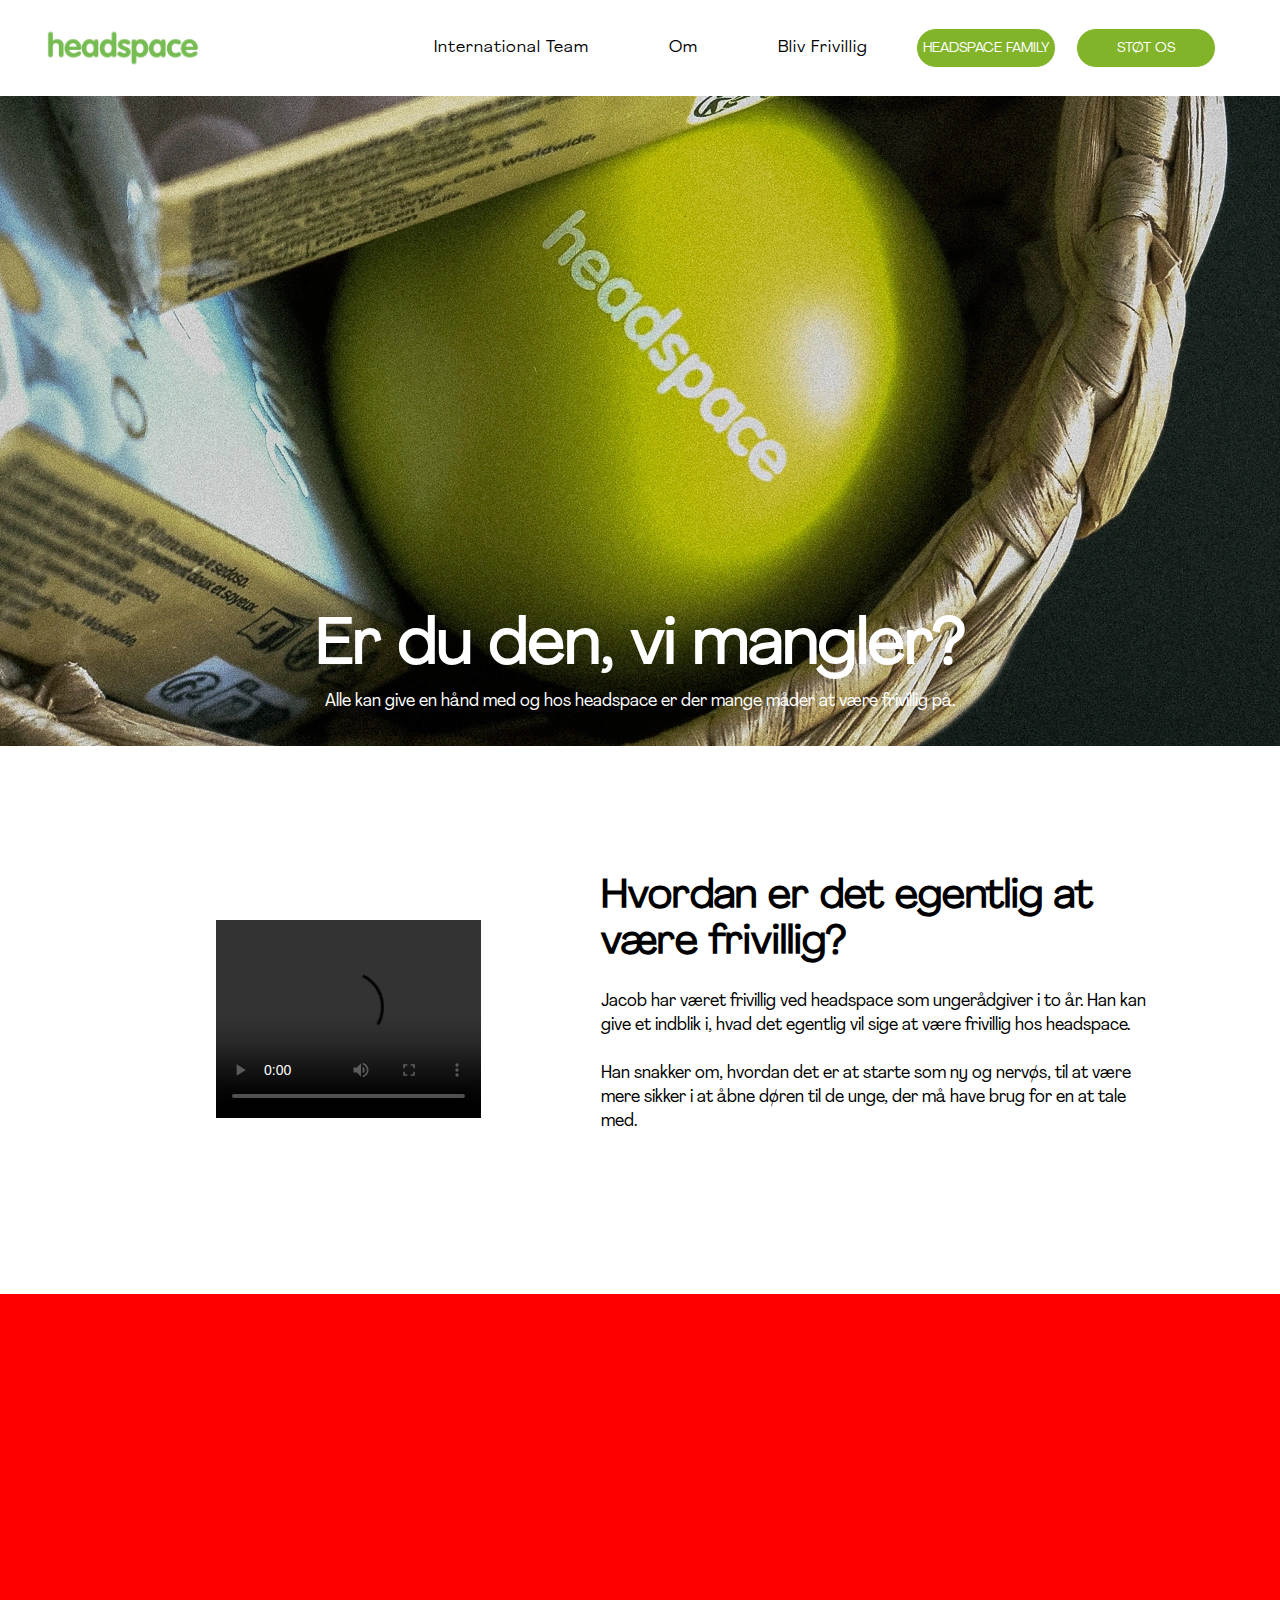
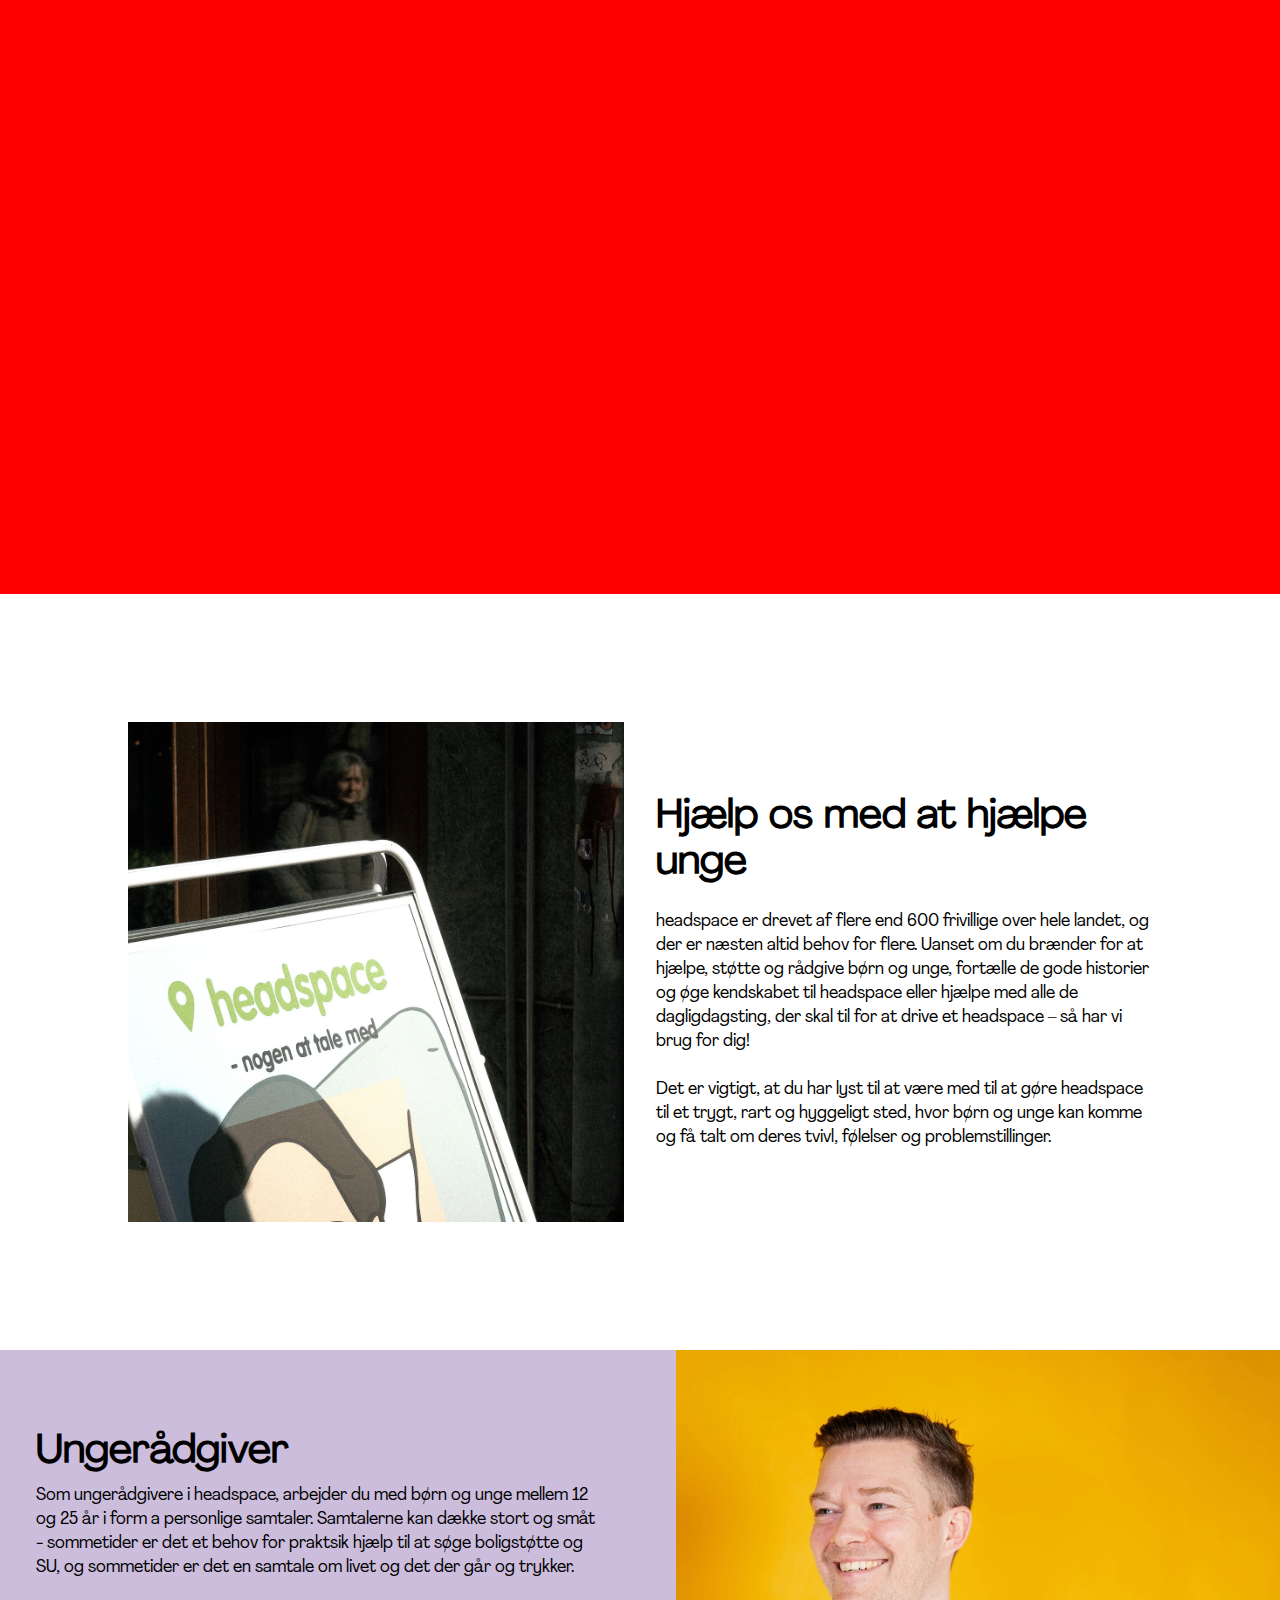
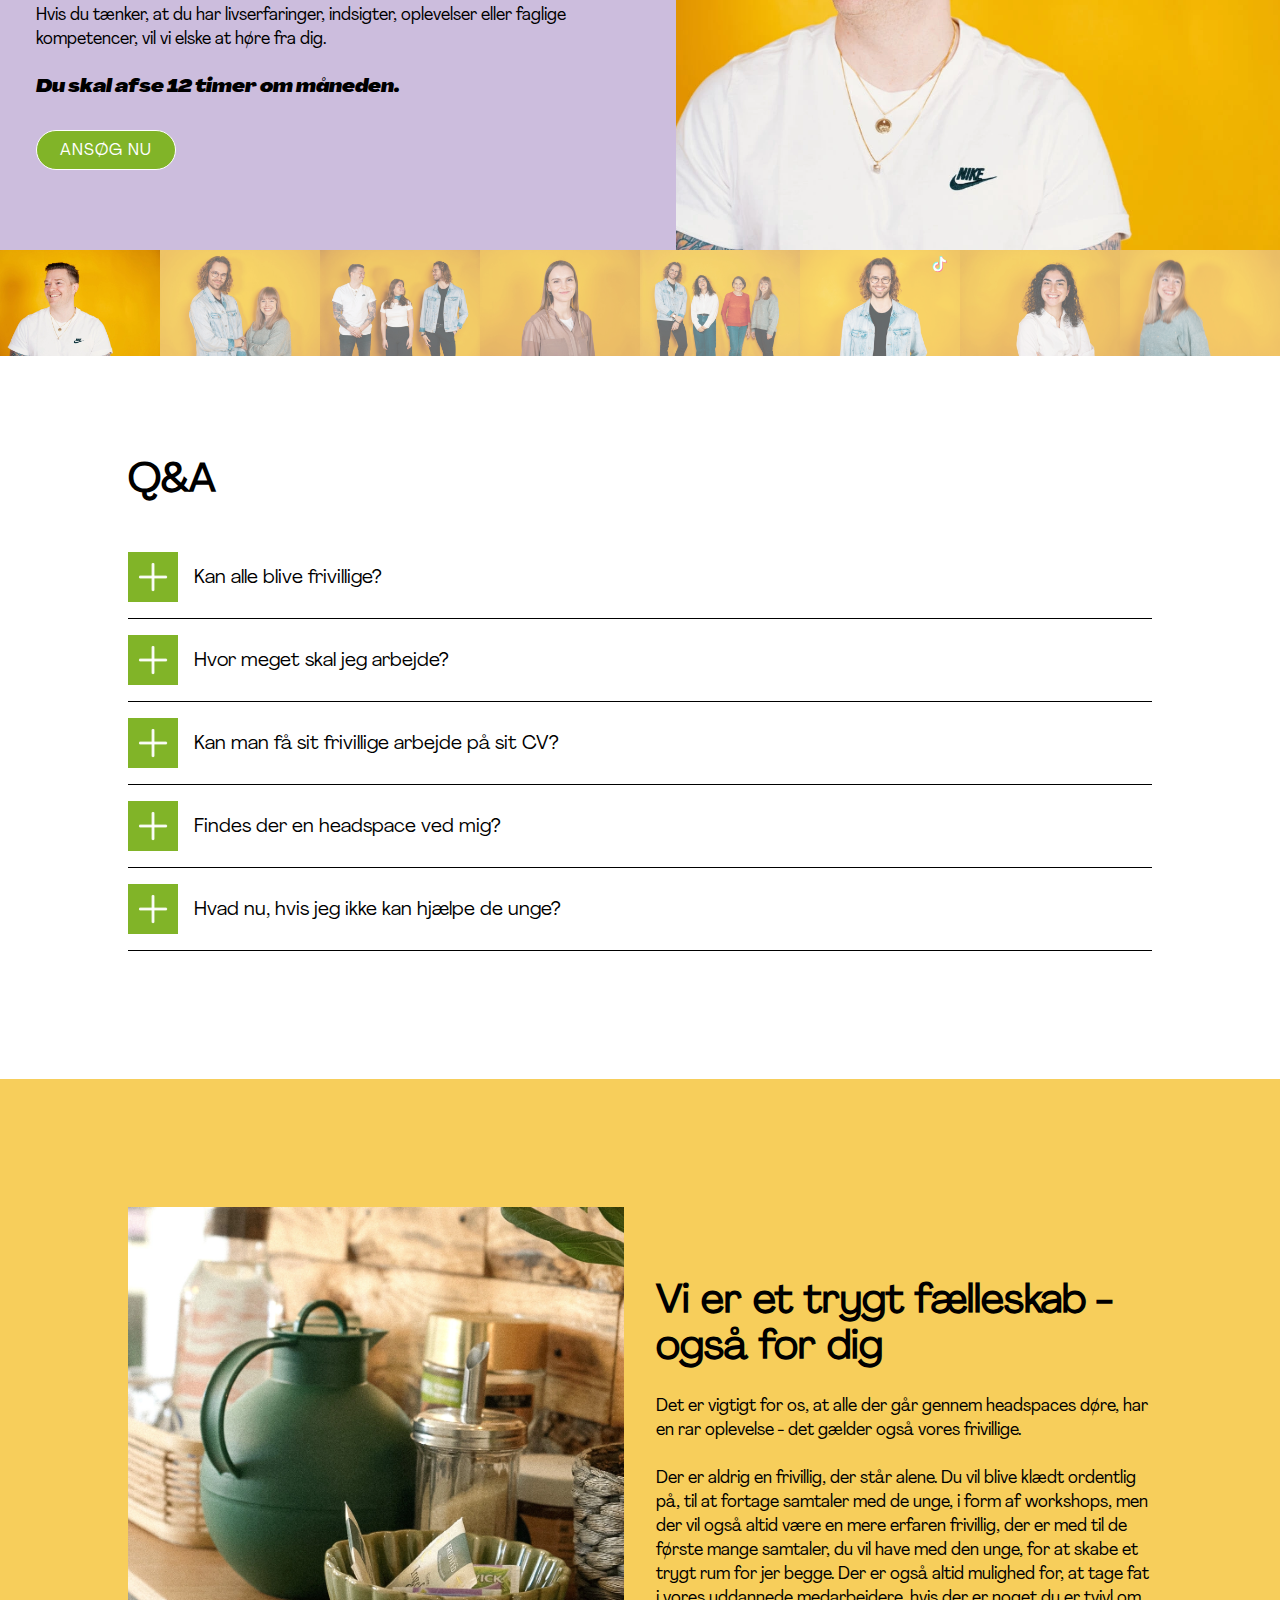
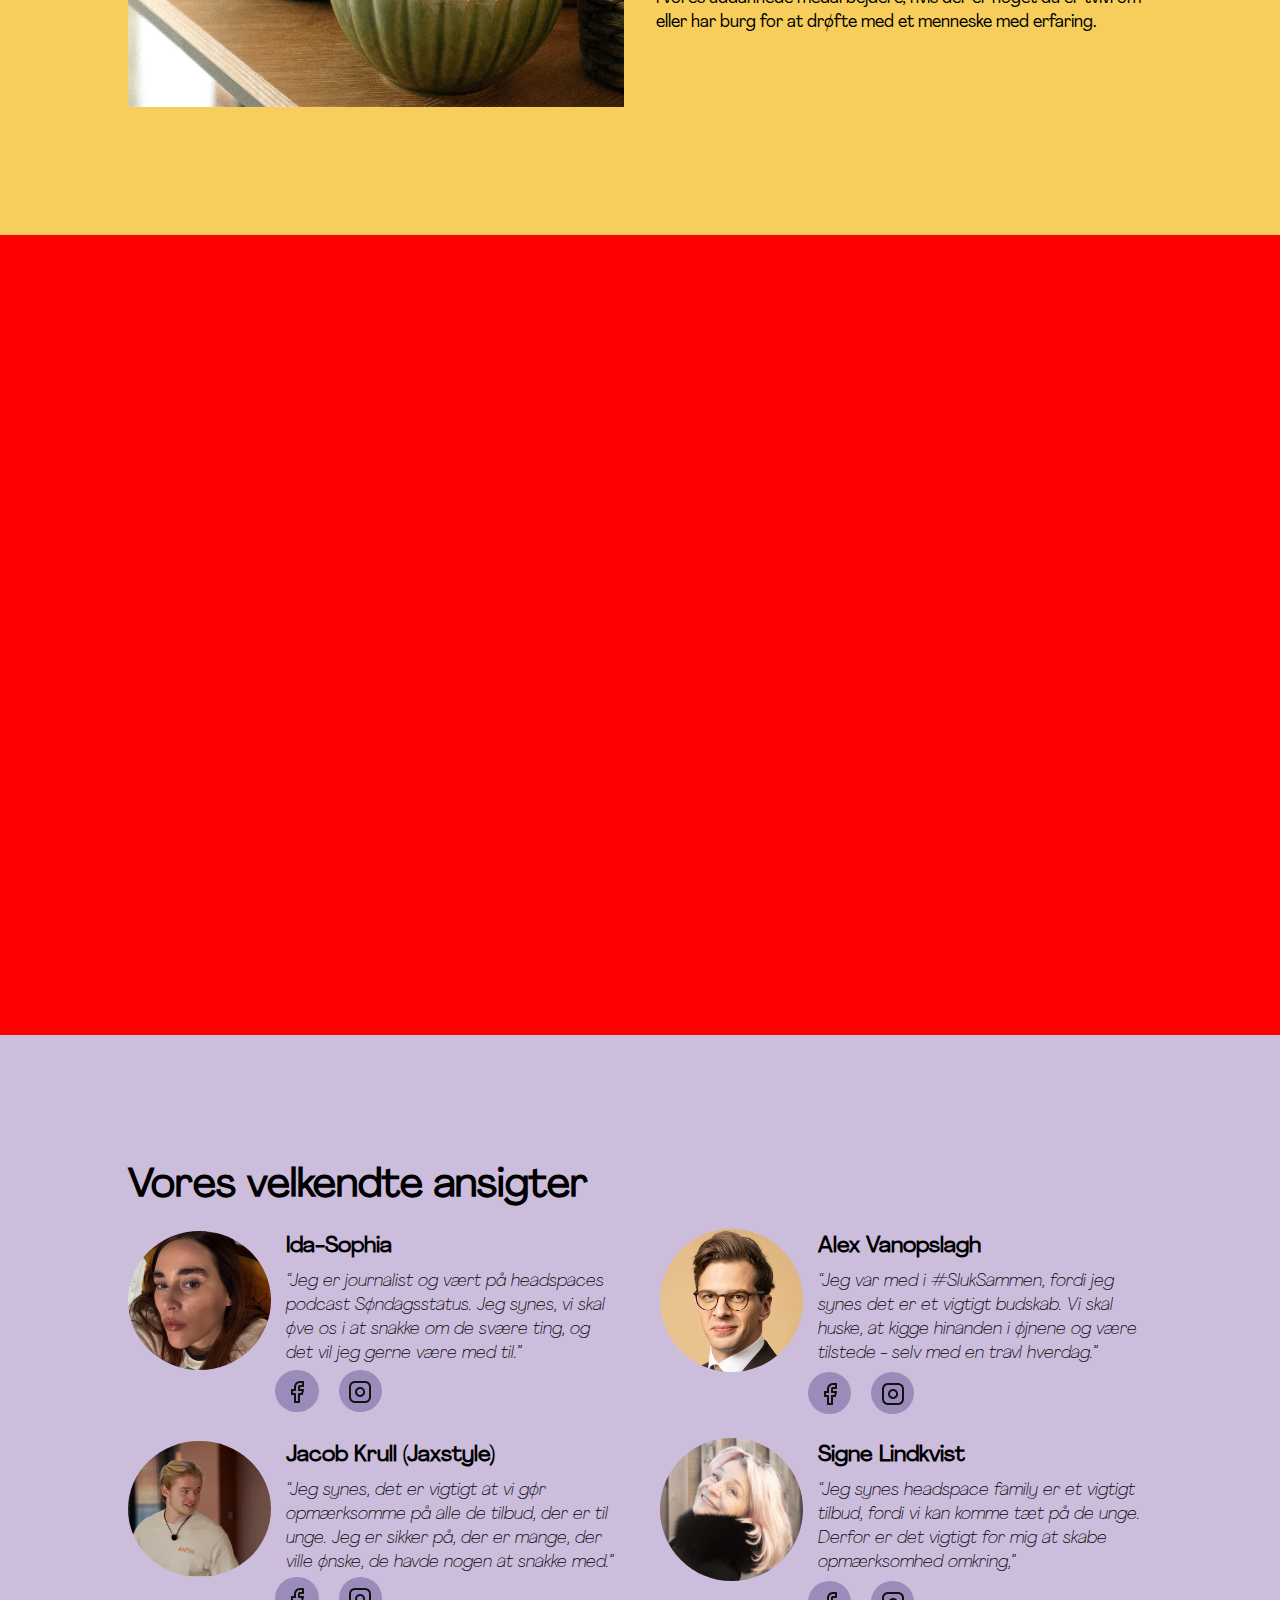
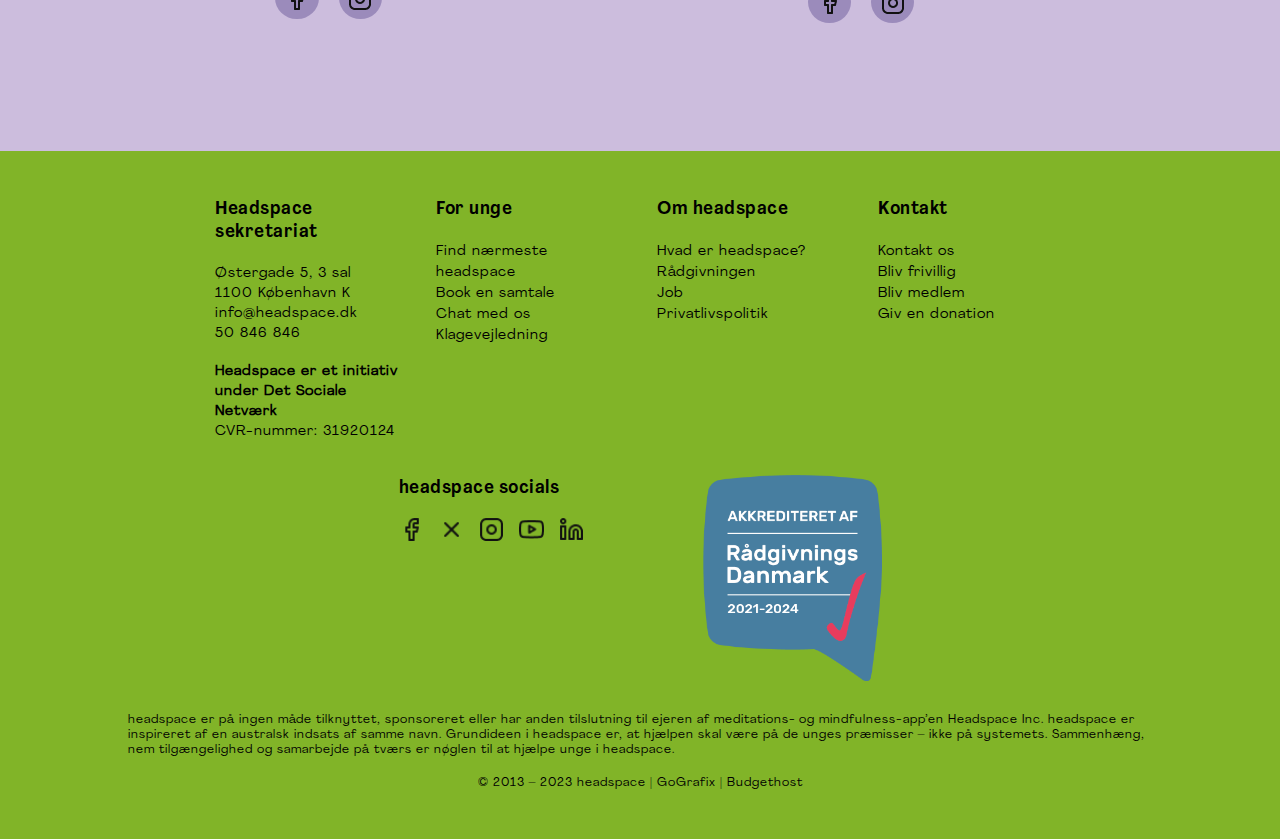
==== index.html @ 781ec480 "aae fiks" ====
<!DOCTYPE html>

<html lang="da" dir="ltr">
    <head>
        <meta charset="UTF-8">
        <meta name="viewport" content="width=device-width, initial-scale=1.0">
        <title>headspace</title>
        <link rel="stylesheet" href="main.css">
        <script src="script.js" defer></script>
        <script src="header.js" defer></script> <!-- REMOVE-->
    </head>

    <body>
     <!-- HEADER FULL SCREEN -->
        <header>
            <div class="header-wrapper">
                <img class="header-logo-image" id="logo-image" src="images/headspace-logo-green.png" alt="headspace-logo-green">
                <nav class="header-wrapper__navigation">
                    <ul>
                      <li><a href="#">International Team</a></li>
                  
                      <li class="desktop-dropdown" id="desktop-om">
                        <a href="#">Om</a>
                        <div class="desktop-submenu-wrapper">
                        <ul class="desktop-submenu">
                          <li><a href="#">Book en samtale</a></li>
                          <li><a href="#">Chat med os</a></li>
                          <li><a href="#">Kontakt</a></li>
                          <li><a href="#">Find dit headspace</a></li>
                          <li><a href="#">Hvad er headspace</a></li>
                          <li><a href="#">Rådgivning</a></li>
                          <li><a href="#">Viden om headspace</a></li>
                          <li><a href="#">#sluksammen</a></li>
                          <li><a href="#">Nordic headspace</a></li>
                          <li><a href="#">Book headspace</a></li>
                          <li><a href="#">Samarbejd med headspace</a></li>
                          <li><a href="#">Job</a></li>
                          <li><a href="#">Klagevejledning</a></li>
                          <li><a href="#">Skoleprojekt</a></li>
                        </ul>
                        </div>
                      </li>
                  
                      <li class="desktop-dropdown" id="desktop-frivillig">
                        <a href="#">Bliv Frivillig</a>
                        <ul class="desktop-submenu">
                          <li><a href="#">Ansøg nu</a></li>
                          <li><a href="#">Læs mere</a></li>
                        </ul>
                      </li>
                  </nav>
                  
                <div class="header-full-size__btns">
                    <button class="cta-button--long">HEADSPACE FAMILY</button>
                    <button class="cta-button--long">STØT OS</button>
                </div>
            </div>   
        </header>

        <div class="small-header">
            <div class="small-header--top">
                <img id="headspace-logo" src="images/headspace-logo-green.png" alt="logo-small-header">
                
                <a href="#" class="cta-button">STØT</a>

                <div id="burgermenu" class="small-header-burgermenu">
                    <img class="burgermenu-icon" src="images/burger-menu-icon-black.svg" alt="burger-menu-icon">
                </div>
            </div>
        </div>

        <div class="burger-menu-content">
            <div id="showMenu" class="open-burger-menu">
                
                <ul class="headerlist">
                    <li><a class="headerlink" href="#">The International Team</a></li>
                    <li class="has-dropdown" id="om-dropdown-item">
                        <a href="#" class="headerlink">Om</a>
                        <ul class="dropdown" id="om-dropdown">
                            <li><a class="headerlink" href="#">Book en samtale</a></li>
                            <li><a class="headerlink" href="#">Chat med os</a></li>
                            <li><a class="headerlink" href="#">Kontakt</a></li>
                            <li><a class="headerlink" href="#">Find dit headspace</a></li>
                            <li><a class="headerlink" href="#">Hvad er headspace</a></li>
                            <li><a class="headerlink" href="#">Rådgivning</a></li>
                            <li><a class="headerlink" href="#">Viden om headspace</a></li>
                            <li><a class="headerlink" href="#">#sluksammen</a></li>
                            <li><a class="headerlink" href="#">Nordic headspace</a></li>
                            <li><a class="headerlink" href="#">Book headspace</a></li>
                            <li><a class="headerlink" href="#">Samarbejd med headspace</a></li>
                            <li><a class="headerlink" href="#">Job</a></li>
                            <li><a class="headerlink" href="#">Klagevejledning</a></li>
                            <li><a class="headerlink" href="#">Skoleprojekt</a></li>
                        </ul>
                    </li>            
                    <li class="has-dropdown" id="frivillig-dropdown-item">
                        <a href="#" class="headerlink">Bliv frivillig</a>
                        <ul class="dropdown" id="frivillig-dropdown">
                            <li><a class="headerlink" href="#">Ansøg nu</a></li>
                            <li><a class="headerlink" href="#">Læs mere</a></li>
                        </ul>
                    </li>
                    <li><a class="headerlink" href="#">Headspace Family</a></li>
                    <li><a class="headerlink" href="#">Støt</a></li>
                </ul>
                
                <div class="burger-menu-bottom">
                    <div class="language-btns">
                        
                    </div>
                </div>
            </div>
        </div>
        
        <!-- HERO IMAGE -->
        <section class="hero-image">
            <div class="hero-image__textbox">
                <h1 class="hero-image__title">Er du den, vi mangler?</h1>
                <p class="hero-image__text">Alle kan give en hånd med og hos headspace er der mange måder at være frivillig på. </p>
            </div>
        </section>

        <!-- VIDEO MED JAKOB -->
        <section class="section-1">
            <div class="section-1__text">
                <h2>Hvordan er det egentlig at være frivillig?</h2>
                <p>Jacob har været frivillig ved headspace som ungerådgiver i to år. 
                    Han kan give et indblik i, hvad det egentlig vil sige at være frivillig hos headspace.
                    <br>
                    <br>
                    Han snakker om, hvordan det er at starte som ny og nervøs, til at være mere sikker i 
                    at åbne døren til de unge, der må have brug for en at tale med. 
                </p>
            </div>
            <div class="section-1__video">
                <video width="320" height="240" controls>
                    <source src="videos/fullinterviewfrivillig.mp4" type="video/mp4">
                    Din browser understøtter ikke denne video..
                </video>
            </div>
        </section>

        <!-- QUIZ -->
        <section class="section-2"></section>

        <!-- TEXT SECTION -->
        <section class="section-3">
            <div class="section-3__text">
                <h2>Hjælp os med at hjælpe unge</h2>
                <p>
                    headspace er drevet af flere end 600 frivillige over hele landet, 
                    og der er næsten altid behov for flere. Uanset om du brænder for at hjælpe, støtte 
                    og rådgive børn og unge, fortælle de gode historier og øge kendskabet til headspace eller 
                    hjælpe med alle de dagligdagsting, der skal til for at drive et headspace – så har vi brug for dig!
                    <br>
                    <br>
                    Det er vigtigt, at du har lyst til at være med til at gøre headspace til et trygt, rart 
                    og hyggeligt sted,  hvor børn og unge kan komme og få talt om deres tvivl, følelser og problemstillinger.
                </p>
            </div>
            <div class="section-3-img__container">
                <img src="images/headpsaceskilt.webp" alt="Headspace-skilt uden for Headspace Odense">
            </div>
        </section>

        <!--SLIDESHOW BOX-->
        <section class="section-4">
            <div class="slide-box">
                <div class="slide-box__text">
                    <h3>Ungerådgiver</h3>
                    <p>Som ungerådgivere i headspace, arbejder du med børn og unge 
                        mellem 12 og 25 år i form a personlige samtaler. 
                        Samtalerne kan dække stort og småt - sommetider er det et behov for 
                        praktsik hjælp til at søge boligstøtte og SU, og sommetider er det
                        en samtale om livet og det der går og trykker. 
                        <br>
                        <br>
                        Hvis du tænker, at du har livserfaringer, indsigter, oplevelser eller faglige 
                        kompetencer, vil vi elske at høre fra dig. 
                        <br>
                        <br>
                        <span class="slide-box__text-tider">Du skal afse 12 timer om måneden.</span>
                    </p>
                    <a href="#" class="cta-button">ANSØG NU</a>
                </div>
                <div class="slide-box__image">
                    <img src="images/frivillig_stilling_ungerådgiver.webp" alt="Ung, smilende mand">
                </div>
            </div>

            <div class="slide-box">
                <div class="slide-box__text">
                    <h3>Chatrådgiver</h3>
                    <p>Som frivillig i vores chat, får du samme undervisning og rådgivning,
                        som vores ungerådgivere, der arbejder onsite. Det er en mulighed for dig
                        der gerne vil snakke med unge, men som ikke kan se sig selv i et samtale-
                        lokale. 
                        <br>
                        <br>
                        Du vil ikke side alene, som chatfrivillig. De frivillige i chatten har 
                        nemlig hovedkvarter hos headspace Gentofte, som ligger tæt på Hellerup station. 
                        <br> 
                        <br>
                        <span class="slide-box__text-tider">Du skal kunne afse 6-8 timer om måneden.</span>
                    </p>
                    <a href="#" class="cta-button">ANSØG NU</a>
                </div>
                <div class="slide-box__image">
                    <img src="images/frivillig_stilling_chat.webp" alt="Ung, smilende mand og kvinde">
                </div>
            </div>

            <div class="slide-box">
                <div class="slide-box__text">
                    <h3>Grupperådgiver</h3>
                    <p>Som grupperådgiver sidder du med i gruppeforløb, 
                        hvor det at danne relationer, lytte og skabe et trygt rum 
                        for de unge er i fokus. 
                        <br>
                        <br>
                        Du får en grupperådgiveruddannelse, hvor du bliver klædt godt på 
                        til at facilitere et gruppeforløb og løbende sparring. 
                        Gruppeforløbene bliver dannet lokalt ud fra de behov, 
                        der er i centrene. 
                        <br>
                        <br>
                        <span class="slide-box__text-tider">Du skal afse ca. 12 timer om måneden som frivillig.</span>
                    </p>
                    <a href="#" class="cta-button">ANSØG NU</a>
                </div>
                <div class="slide-box__image">
                    <img src="images/frivillig_stilling_grupperådgiver.webp" alt="Tre unge voksne, der smiler til hinanden">
                </div>
            </div>

            <div class="slide-box">
                <div class="slide-box__text">
                    <h3>Formidler</h3>
                    <p>Vi har også brug for frivillige, som vil lave 
                        kommunikation og fortælle om headspace, 
                        så vi får flere til at bruge headspace.
                        <br>
                        <br>
                        Det kan fx være ved at holde oplæg på skoler, 
                        arrangere events eller ved at producere indhold til sociale medier. 
                        Eller måske er du god til at byde de unge velkomne og skabe hyggelige rammer? 
                        Så kan vi også have brug for dig i det lokale headspace.
                        <br>
                        <br>
                        <span class="slide-box__text-tider">Du skal afse ca. 12 timer om måneden som frivillig.</span>
                    </p>
                    <a href="#" class="cta-button">ANSØG NU</a>
                </div>
                <div class="slide-box__image">
                    <img src="images/frivillig_stilling_formidler.webp" alt="Ung kvinde, der smiler">
                </div>
            </div>

            <div class="slide-box">
                <div class="slide-box__text">
                    <h3>Familierådgiver</h3>
                    <p>headspace Family er et samtaletilbud, som skal sikre øget trivsel 
                        hos børn og unge i alderen 12-25 år ved at give deres pårørende 
                        den støtte og vejledning, de har brug for. 
                        <br>
                        <br>
                        Vi tilbyder både individuelle samtaler og samtaler til hele familien. 
                        Med din hjælp kan endnu flere få nogen at tale med. 
                        Vi søger i headspace Helsingør, Holbæk, Guldborgsund, 
                        Aarhus og Faaborg-Midtfyn.
                        <br>
                        <br>
                        <span class="slide-box__text-tider">Du skal afse ca. 12 timer om måneden som frivillig.</span>
                    </p>
                    <a href="#" class="cta-button">ANSØG NU</a>
                </div>
                <div class="slide-box__image">
                    <img src="images/frivillig_stilling_family.webp" alt="Fire mennesker, der smiler">
                </div>
            </div>

            <div class="slide-box">
                <div class="slide-box__text">
                    <h3>Content Creator</h3>
                    <p>Vi søger lige nu også to frivillige til vores content creation frivillig-gruppe - 
                        nogle med flair og passion for sociale medier, og som har lyst til at
                        lægge sit fokus på TikTok.
                        <br>
                        <br>
                        Er du mellem 18-24 år og brænder for at skabe meningsfuldt 
                        indhold på sociale medier? Vil du være en stemme for ungdommen 
                        og samtidig styrke dine kommunikative evner? Så er det dig, vi leder efter!
                        <br>
                        <br>
                        <span class="slide-box__text-tider">Du skal afse ca. 8 timer om måneden som frivillig.</span>
                    </p>
                    <a href="#" class="cta-button">ANSØG NU</a>
                </div>
                <div class="slide-box__image">
                    <img src="images/frivillig_stilling_contentcreator.webp" alt="Ung, smilende mand">
                </div>
            </div>

            <div class="slide-box">
                <div class="slide-box__text">
                    <h3>Dialog pilot</h3>
                    <p>headspaces DialogPiloter, tager ud og afholder workshops, med fokus på temaer,
                         der vedrører mental sundhed. Vores workshops består primært af øvelser, 
                         der har til hensigt, at starte den gode dialog med de unge.
                        <br>
                        <br>
                        Vil du gerne med ud og have det sjovt med unge 
                        og sætte mental sundhed på dagsordenen? 
                        <br>
                        <br>
                        <span class="slide-box__text-tider">Du skal afse ca. 10 timer om måneden som frivillig.</span>
                    </p>
                    <a href="#" class="cta-button">ANSØG NU</a>
                </div>
                <div class="slide-box__image">
                    <img src="images/frivillig_stilling_dialogpilot.webp" alt="Kvinde, der smiler">
                </div>
            </div>

            <div class="slide-box">
                <div class="slide-box__text">
                    <h3>Rådgivnings-ansvarlig</h3>
                    <p>I headspace København og Frederiksberg søger vi lige nu frivillige 
                        til en nyoprettet funktion som frivillig rådgivningsansvarlig. 
                        <br>
                        <br>
                        Vi søger dig, som har erfaring med samtaler, sparring og feedback. 
                        Din primære opgave vil være at understøtte kvaliteten 
                        af vores samtaler gennem sparring med vores frivillige ungerådgivere.
                        <br>
                        <br>
                        <span class="slide-box__text-tider">Du skal afse ca. 10 timer om måneden som frivillig.</span>
                    </p>
                    <a href="#" class="cta-button">ANSØG NU</a>
                </div>
                <div class="slide-box__image">
                    <img src="images/frivillig_stilling_rådgivningsansvarlig.webp" alt="Kvinde, der smiler">
                </div>
            </div>

            <!--DOTS-->
            <div class="dot-container">
                <span class="dot" onclick="currentSlide(1)"></span>
                <span class="dot" onclick="currentSlide(2)"></span>
                <span class="dot" onclick="currentSlide(3)"></span>
                <span class="dot" onclick="currentSlide(4)"></span>
                <span class="dot" onclick="currentSlide(5)"></span>
                <span class="dot" onclick="currentSlide(6)"></span>
                <span class="dot" onclick="currentSlide(7)"></span>
                <span class="dot" onclick="currentSlide(8)"></span>
            </div>

            <!--THUMBNAIL IMAGES-->
            <div class="slide-box__row">
                <div class="slide-box__column">
                    <img class="demo" src="images/frivillig_stilling_ungerådgiver.webp" onclick="currentSlide(1)" alt="Ung, smilende mand">
                </div>
                <div class="slide-box__column">
                    <img class="demo" src="images/frivillig_stilling_chat.webp" onclick="currentSlide(2)" alt="Ung, smilende mand og kvinde">
                </div>
                <div class="slide-box__column">
                    <img class="demo" src="images/frivillig_stilling_grupperådgiver.webp" onclick="currentSlide(3)" alt="Tre unge voksne, der smiler til hinanden">
                </div>
                <div class="slide-box__column">
                    <img class="demo" src="images/frivillig_stilling_formidler.webp" onclick="currentSlide(4)" alt="Ung kvinde, der smiler">
                </div>
                <div class="slide-box__column">
                    <img class="demo" src="images/frivillig_stilling_family.webp" onclick="currentSlide(5)" alt="Fire mennesker, der smiler">
                </div>
                <div class="slide-box__column">
                    <img class="demo" src="images/frivillig_stilling_contentcreator.webp" onclick="currentSlide(6)" alt="Ung, smilende mand">
                </div>
                <div class="slide-box__column">
                    <img class="demo" src="images/frivillig_stilling_dialogpilot.webp" onclick="currentSlide(7)" alt="Kvinde, der smiler">
                </div>
                <div class="slide-box__column">
                    <img class="demo" src="images/frivillig_stilling_rådgivningsansvarlig.webp" onclick="currentSlide(8)" alt="Kvinde, der smiler">
                </div>
            </div>
        </section>

        <!-- Q&A -->
        <section class="section-5">
            <h2 class="qna-heading">Q&A</h2>
            <div class="qna-wrapper">
                <div class="qna-question-box">
                    <div class="qna-question-box__wrapper">
                        <img id="qna-btn-1" src="images/Plus.png" alt="headspace-frivillige-qna-knap">
                        <h3 class="qna-question-box__title">Kan alle blive frivillige?</h3>
                    </div>
                    <div id="qna-question-box__wrapper-text--1">
                        <p class="qna-question-box__text">
                            JA! Alle kan blive frivillige i headspace som udgangspunkt. Vi søger aktivt flere
                            frivillige til at gøre Headspace endnu mere omfattende, om det er chat-rådgivning, 
                            samtaler med unge, gruppeorganisatør el. content-creator m.m
                            <br>
                            <br>
                            Når du ansøger hos os, vil vi kontakte dig til en indledende samtale hvor vi kan
                            tale videre om det frivillige arbejde. Hvis et frivilligt arbejde hos Headspace 
                            er aktuelt for dig, har vi derefter 1-2 dages workshop hvor nye ansøgere kommer
                            ind og lærer mere om arbejdet og hvordan at arbejdsgangen fungerer. Vi svarer 
                            på alle ansøgninger vi får og tager en samtale på ét af vores kontorer i din 
                            Kommune. Vi glæder os til at høre fra dig! 
                        </p>
                    </div>
                </div>
                <div class="qna-question-box">
                    <div class="qna-question-box__wrapper">
                        <img id="qna-btn-2" src="images/Plus.png" alt="headspace-frivillige-qna-knap">
                        <h3 class="qna-question-box__title">Hvor meget skal jeg arbejde?</h3>
                    </div>
                    <div id="qna-question-box__wrapper-text--2">
                        <p class="qna-question-box__text">
                             Dine arbejdstimer afhænger af, hvilken stilling du har. Som udgangspunkt, kan du 
                             regne med at bruge mellem 6 - 12 timer afhængig af din stilling. Der er 
                             selvfølgelig altid mulighed for, at tage pauser eller være fleksibel med dine 
                             arbejdstimer, hvis du har eksamner eller andet i dit privatliv, der gør det besværligt 
                             at få timerne til at passe. 
                        </p>
                    </div>
                </div>
                <div class="qna-question-box">
                    <div class="qna-question-box__wrapper">
                        <img id="qna-btn-3" src="images/Plus.png" alt="headspace-frivillige-qna-knap">
                        <h3 class="qna-question-box__title">Kan man få sit frivillige arbejde på sit CV?</h3>
                    </div>
                    <div id="qna-question-box__wrapper-text--3">
                        <p class="qna-question-box__text">
                             Det kan du i hvert fald! Vi tilbyder dig et certifikat og en officel udtale 
                             om det arbejde, du har udført gennem din tid hos os. 
                        </p>
                    </div>
                </div>
                <div class="qna-question-box">
                    <div class="qna-question-box__wrapper">
                        <img id="qna-btn-4" src="images/Plus.png" alt="headspace-frivillige-qna-knap">
                        <h3 class="qna-question-box__title">Findes der en headspace ved mig?</h3>
                    </div>
                    <div id="qna-question-box__wrapper-text--4">
                        <p class="qna-question-box__text">
                             Vi har 30 centre fordelt over 28 kommuner, så der er en god chance for 
                             at du kan finde en af vores locations tæt på dig! Hvis du skulle være i 
                             tvivl kan du tjekke vores lokationer her: LINK
                        </p>
                    </div>
                </div>
                <div class="qna-question-box">
                    <div class="qna-question-box__wrapper">
                        <img id="qna-btn-5" src="images/Plus.png" alt="headspace-frivillige-qna-knap">
                        <h3 class="qna-question-box__title">Hvad nu, hvis jeg ikke kan hjælpe de unge?</h3>
                    </div>
                    <div id="qna-question-box__wrapper-text--5">
                        <p class="qna-question-box__text">
                            Vi har fremskudte medarbejder med relevante uddannelser på alle vores lokationer, 
                            som kan hjælpe dig, hvis du har svært ved at se, hvordan du kan hjælpe den unge. De 
                            er der for at sørger for, at de unges forløb fungerer så godt som muligt og give dig 
                            de nødvendige redskaber, der skal til, for at du kan yde dit bedste. Deruover, skal alle 
                            samtale frivillige gennem en workshop inden de starter, og du vil ikke starte dine første 
                            samtaler alene - der vil være en anden, mere erfaren frivillig med dig, for at hjælpe dig 
                            i gang. 
                        </p>
                    </div>
                </div>
            </div>
        </section>

        <!-- INFO -->
        <section class="section-6">
            <div class="section-6__text">
                <h2>Vi er et trygt fælleskab - også for dig</h2>
                <p>
                    Det er vigtigt for os, at alle der går gennem headspaces døre, har en rar oplevelse 
                    - det gælder også vores frivillige. 
                    <br>
                    <br>
                    Der er aldrig en frivillig, der står alene. Du vil blive klædt ordentlig på, 
                    til at fortage samtaler med de unge, i form af workshops, men der vil også altid være en mere erfaren frivillig, 
                    der er med til de første mange samtaler, du vil have med den unge, for at skabe et trygt rum for jer begge. 
                    Der er også altid mulighed for, at tage fat i vores uddannede medarbejdere, hvis der er noget du er tvivl om 
                    eller har burg for at drøfte med et menneske med erfaring.
                </p>
            </div>
            <div class="section-6-img__container">
                <img src="images/the.webp" alt="The- og kaffestation ved headspace">
            </div>
        </section>
        
        <!-- KONTAKTFORMULAR -->
        <section class="section-7"></section>

        <!-- SOME INFLUENCERS -->
        <section class="section-8">
            <h2>Vores velkendte ansigter</h2>
            <div class="some-box">
                <div class="some-box__influencer-card">
                    <div class="some-box__influencer-card--no-icons">
                        <div class="some-box__influencer-card--img">
                            <img src="images/ida-sophia.webp" alt="Ida-Sophia, laver trutmund til et selfie">
                        </div>
                        <div class = "some-box__influencer-card--text">
                            <h2>Ida-Sophia</h2>
                            <p>“Jeg er journalist og vært på headspaces podcast Søndagsstatus. 
                                Jeg synes, vi skal øve os i at snakke om de svære ting, 
                                og det vil jeg gerne være med til.”
                            </p>
                        </div>
                    </div>        
                    <div class="some-box__influencer--icons">
                        <div>
                            <img src="images/facebook.png" alt="social-media-fb" href="#">
                        </div>
                        <div>
                            <img src="images/instagram.png" alt="social-media-instagram" href="#">
                        </div>
                    </div>
                </div>

                <div class="some-box__influencer-card">
                    <div class="some-box__influencer-card--no-icons">
                        <div class="some-box__influencer-card--img">
                            <img src="images/alex.webp" alt="Alex Vanopslagh, der smiler">
                        </div>
                        <div class = "some-box__influencer-card--text">
                            <h2>Alex Vanopslagh</h2>
                            <p>“Jeg var med i #SlukSammen, 
                                fordi jeg synes det er et vigtigt budskab. 
                                Vi skal huske, at kigge hinanden i øjnene og være tilstede 
                                - selv med en travl hverdag.”
                            </p>
                        </div>
                    </div>        
                    <div class="some-box__influencer--icons">
                        <div>
                            <img src="images/facebook.png" alt="social-media-fb" href="#">
                        </div>
                        <div>
                            <img src="images/instagram.png" alt="social-media-instagram" href="#">
                        </div>
                    </div>
                </div>

                <div class="some-box__influencer-card">
                    <div class="some-box__influencer-card--no-icons">
                        <div class="some-box__influencer-card--img">
                            <img src="images/jacobkrull.webp" alt="Jacob Krull, der smiler">
                        </div>
                        <div class = "some-box__influencer-card--text">
                            <h2>Jacob Krull (Jaxstyle)</h2>
                            <p>“Jeg synes, det er vigtigt at vi gør opmærksomme på alle de tilbud, 
                                der er til unge. Jeg er sikker på, der er mange, der ville ønske, 
                                de havde nogen at snakke med.”
                            </p>
                        </div>
                    </div>        
                    <div class="some-box__influencer--icons">
                        <div>
                            <img src="images/facebook.png" alt="social-media-fb" href="#">
                        </div>
                        <div>
                            <img src="images/instagram.png" alt="social-media-instagram" href="#">
                        </div>
                    </div>
                </div>

                <div class="some-box__influencer-card">
                    <div class="some-box__influencer-card--no-icons">
                        <div class="some-box__influencer-card--img">
                            <img src="images/signelindkvist.webp" alt="Signe Lindkvist, der smiler">
                        </div>
                        <div class = "some-box__influencer-card--text">
                            <h2>Signe Lindkvist</h2>
                            <p>“Jeg synes headspace family er et vigtigt tilbud, 
                                fordi vi kan komme tæt på de unge. Derfor er det vigtigt 
                                for mig at skabe opmærksomhed omkring,”
                            </p>
                        </div>
                    </div>        
                    <div class="some-box__influencer--icons">
                        <div>
                            <img src="images/facebook.png" alt="social-media-fb" href="#">
                        </div>
                        <div>
                            <img src="images/instagram.png" alt="social-media-instagram" href="#">
                        </div>
                    </div>
                </div>
            </div>
        </section>

        <!-- FOOTER -->
        <footer>
            <div class="footer-wrapper">
                <div class="footer-wrapper__info-container">
                    <div class="footer-wrapper__info-cards">
                        <h4>Headspace sekretariat</h4>
                        <p>Østergade 5, 3 sal</p>
                        <p>1100 København K</p>
                        <p>info@headspace.dk</p>
                        <p>50 846 846</p>
                        <br>
                        <p><b>Headspace er et initiativ under Det Sociale Netværk</b></p>
                        <p>CVR-nummer: 31920124</p>
                    </div>

                    <div class="footer-wrapper__info-cards">
                        <h4>For unge</h4>
                        <ul>
                            <li><a href="">Find nærmeste headspace</a></li>
                            <li><a href="">Book en samtale</a></li>
                            <li><a href="">Chat med os</a></li>
                            <li><a href="">Klagevejledning</a></li>
                        </ul>
                    </div>
                        
                    <div class="footer-wrapper__info-cards">
                        <h4>Om headspace</h4>
                        <ul>
                            <li><a href="">Hvad er headspace?</a></li>
                            <li><a href="">Rådgivningen</a></li>
                            <li><a href="">Job</a></li>
                            <li><a href="">Privatlivspolitik</a></li>
                        </ul>
                    </div>

                    <div class="footer-wrapper__info-cards">
                        <h4>Kontakt</h4>
                        <ul>
                            <li><a href="">Kontakt os</a></li>
                            <li><a href="">Bliv frivillig</a></li>
                            <li><a href="">Bliv medlem</a></li>
                            <li><a href="">Giv en donation</a></li>
                        </ul>
                    </div>
                </div>
                <div class="footer-wrapper__list-socials">
                    <h4>headspace socials</h4>
                    <ul class="footer-wrapper__list-socials__so-me-icons">
                        <li><a href="https://www.facebook.com/HeadspaceDanmark"><img src="images/facebook.png" alt="social-media-fb"></a></li>
                        <li><a href="https://x.com/headspaceDK"><img src="images/x.png" alt="social-media-twitter-x"></a></li>
                        <li><a href="https://www.instagram.com/headspacedanmark/"><img src="images/instagram.png" alt="social-media-instagram"></a></li>
                        <li><a href="https://www.youtube.com/channel/UC4GMkHflZtBevA9Jf4lcMPQ"><img src="images/youtube.png" alt="social-media-yt"></a></li>
                        <li><a href="https://www.linkedin.com/company/headspacedanmark/"><img src="images/linkedin.png" alt="social-media-linked-in"></a></li>
                    </ul>
                    <div class="footer-wrapper__list-socials__raadgivning__container">
                        <img class="footer-wrapper__list-socials__raadgivning-image" src="images/akkreditering2021-2024.png" alt="raadgivning-danmark-2023-stamp-of-approval">
                    </div>
                </div>
            </div>
            <div class="footer-bottom">
                <p class="footer-bottom__text">headspace er på ingen måde tilknyttet, sponsoreret eller har anden tilslutning til ejeren af meditations- og mindfulness-app’en Headspace Inc. headspace er inspireret af en australsk indsats af samme navn. Grundideen i headspace er, at hjælpen skal være på de unges præmisser – ikke på systemets. Sammenhæng, nem tilgængelighed og samarbejde på tværs er nøglen til at hjælpe unge i headspace.</p>
                <br />
                <p class="footer-bottom__text">© 2013 – 2023 headspace | GoGrafix | Budgethost</p>
            </div>
        </footer> 
    </body>
</html>
---- main.css ----
/* IMPORTED FONTS */
@font-face {
    font-family: 'Agrandir-regular';
    src: url(fonts/Agrandir-Regular.otf);
}
@font-face {
    font-family: 'Agrandir-narrow';
    src: url(fonts/Agrandir-Narrow.otf);
}
@font-face {
    font-family: 'Agrandir-WideBlackItalic';
    src: url(fonts/Agrandir-WideBlackItalic.otf);
}
@font-face {
    font-family: 'Agrandir-WideLight';
    src: url(fonts/Agrandir-WideLight.otf);
}
@font-face {
    font-family: 'Agrandir-ThinItalic';
    src: url(fonts/Agrandir-ThinItalic.otf);
}
@font-face {
    font-family: 'Agrandir-TextBold';
    src: url(fonts/Agrandir-TextBold.otf);
}

/* UNIVERSAL*/
*{
    margin: 0;
    padding: 0;
    box-sizing: border-box;
}

h1 {
    font-family: "Agrandir-regular";
    font-size: 34px;
    line-height: 38px;
    color: #000;
}

h2 {
    font-family: "Agrandir-regular";
    font-size: 24px;
    line-height: 28px;
    color: #000;
}

h3 {
    font-family: "Agrandir-regular";
    font-size: 20px;
    line-height: 24px;
    color: #000;
}

p, a {
    font-family: "Agrandir-narrow";
    font-size: 16px;
    line-height: 24px;
    color: #000;
}

/* BUTTONS */
.cta-button {
    display: inline-block;
    width: 105px;
    height: 30px;
    border-radius: 40px;
    border: 1px solid #fff;
    background-color: #81b428;
    font-family: "Agrandir-regular";
    font-size: 12px;
    text-align: center;
    color: #fff;
    line-height: 30px;
    text-decoration: none;
}

.cta-button--long {
    font-size: 14px;
    display: inline-block;
    width: 150px;
    height: 40px;
    border-radius: 20px;
    border: 1px solid #fff;
    background-color: #81b428;
    font-family: "Agrandir-regular";
    text-align: center;
    color: #fff;
    line-height: 40px;
    text-decoration: none;
}

.cta-button:hover {
    background-color: #648D1C;
}

.cta-button--long {
    background-color: #648D1C;
}

/* HEADER */
header {
    background-color: #fff;
    padding: 1rem 2rem;
    width: 100%;
}

.header-wrapper {
    display: flex;
    justify-content: space-between;
    justify-content: center;
    align-items: center;
}

.header-logo-image {
    width: 12%;
}

.header-wrapper__navigation {
    width: 100%;
    display: flex;
    flex-direction: row;
    justify-content: flex-end;
    align-items: center;
}

.header-full-size__btns {
    display: inherit;
    gap: 20px;
    margin-right: 2rem;
}

.header-wrapper__navigation ul {
    display: inherit;
}

.header-wrapper__navigation ul li {
    list-style-type: none;
    margin-right: 3rem;
}

.header-wrapper__navigation ul li a {
    text-decoration: none;
    color: black;
    font-size: 1rem;
}

.header-wrapper__navigation ul li a:hover {
    color: #81b428;
}

.header-btn:hover {
    background-color: #27ae60;
}

#headspace-logo {
    width: 40%;
}

.desktop-submenu {
    display: none !important;
    visibility: hidden;
    opacity: 0;
    position: absolute;
    top: 100%;
    left: 0;
    background-color: white;
    list-style: none;
    padding: 1rem;
    box-shadow: 0 2px 8px rgba(0, 0, 0, 0.1);
    z-index: 1000;
    min-width: 200px;
  }
  
.desktop-dropdown.open .desktop-submenu {
    display: block !important;
    visibility: visible;
  opacity: 1;
}
  
.header-wrapper__navigation ul {
    display: flex;
    gap: 2rem;
}
  
.header-wrapper__navigation li {
    position: relative;
}
  
.small-header {
    background-color: #fff;
    display: none;
    padding: 1rem;
    width: 100%;
}

.small-header--top {
    display: flex;
    justify-content: space-between;
    align-items: center;
    font-size: 10px;
}

.small-header--bottom {
    display: grid;
    grid-template-columns: 5fr 95fr;
    background-color: white;
}

.small-header-burgermenu {
    padding: 10px 15px;
    display: flex;
    justify-content: center;
    align-items: center;
    border: px solid #d0d1d3;
}

.open-burger-menu {
    background-color: white;
    max-width: 100%;
    max-height: 200vh;
    border-right: 1px solid #d0d1d3;
    top: 0px;
    left: 0;
    display: none;
    z-index: 1000;
}

.burger-menu-top {
    display: flex;
    align-items: center;
    padding: 10px;
    border-bottom: 1px solid #d0d1d3;
    font-weight: bold;
}

.headerlist {
    justify-content: space-evenly;
    align-items: center;
    text-align: left;
    padding-left: 20px;
    font-size: 30px;
}

.headerlist li {
    list-style: none;
    width: 100%;
    padding: 10px 15px;
    border: 0px solid #d0d1d3;
    font-size: 20px;

    background-color: rgb(255, 255, 255);
}

.headerlist li:hover {
    background-color: #dddddd;
}

.headerlink {
    color: rgb(0, 0, 0);
    font-family: 'Agrandir';
    text-decoration: none;
    font-weight: 300;
    font-size: 22px;
    color: #4c4e54;
}

.has-dropdown .dropdown {
    display: none;
    list-style: none;
    padding-left: 1rem;
    margin-top: 0.5rem;
}

.has-dropdown.open .dropdown {
    display: block;
}

.burger-menu-bottom {
    background-color: white;
    padding-top: 10px;
}

/* HERO */
.hero-image {
    padding: 2rem;
    width: 100%;
    height: 650px;

    background-image: url(images/headspace_bold.webp);
    background-repeat: no-repeat;
    background-position: center;
    background-color: #81b428;

    display: flex;
    align-items: flex-end;
    justify-content: center;
}

.hero-image__title {
    margin-bottom: 0.5rem;
    font-family: 'Agrandir-regular';
    color: #fff;
    text-align: center;
}

.hero-image__text {
    display: flex;
    flex-direction: column;
    justify-content: center;
    align-items: center;
    text-align: center;
    color: #fff;
}


/*SECTION 1 - VIDEO MED JAKOB */
.section-1 {
    display: flex;
    flex-direction: column;
    align-items: center;
    justify-content: center;

    padding: 2rem;
    padding-top: 4rem;
    padding-bottom: 0rem;
    width: 100%;
    margin-bottom: 2rem;
}

.section-1__text {
    display: flex;
    flex-direction: column;
    text-align: left;
    justify-content: center;
    margin-bottom: 2rem;
}

.section-1__text h2 {
    margin-bottom: 1.5rem;
}

.section-1__video {
    width: 100%;
    padding: 2rem;
    display: flex;
    justify-content: center;
    align-items: center;
}

.section-1__video video {
    width: 100%;
    height: 100%;;
}

/*SECTION 2 - QUIZ */
.section-2 {
    width: 100%;
    height: 100vh;
    background-color: red;
}

.quiz-wrapper {
    display: flex;
    justify-content: center;
    align-items: flex-start;
    padding: 2.5rem;
    padding-top: 3.7rem;
    height: 100vh;
    background-image: url('images/Hoptimist.png');
    background-repeat: no-repeat;
    background-size: 45%;
    background-position: 0% 94%;
}

.quiz-title {
    font-family: 'Agrandir-WideBlackItalic';
    color: #81b428;
    font-size: 2rem;
    margin-bottom: 2rem;
}

.quiz-card-title {
    font-family: 'Agrandir-WideBlackItalic';
    color: #81b428;
    font-size: 1.8rem;
    margin-bottom: 1rem;
}

.quiz-text {
    margin-bottom: 2rem;
}

.quiz-card {
    display: flex;
    justify-content: center;
    align-items: flex-start;
    padding: 0.5rem;
    padding-top: 2rem;
    height: 100vh;
    display: none;
    background-color: coral;
}

.quiz-card-wrapper {
    padding: 1.4rem;
}

.quiz-card-bottom-wrapper{
    display: flex;
    justify-content: space-between;
}

.quiz-card-question {
    margin-bottom: 1.5rem;
}

.quiz-card-options {
    display: flex;
    flex-direction: column;
    margin-bottom: 2rem;
    gap: 1.5rem;
}

.quiz-card-options div {
    display: flex;
    flex-direction: row;
}

.quiz-card-options div input {
    margin-right: 1rem;
}

.quiz-card-options div label {
    font-family: "Agrandir-narrow";
    font-size: 16px;
    line-height: 18px;
    color: #000;
}

.quiz-bottom-dot-wrapper {
    display: flex;
    flex-direction: row;
    align-items: center;
    gap: 10px;
}

.quiz-bottom-dot {
    display: block;
    height: 8px;
    width: 8px;
    border-radius: 100px;
    background-color: lightgray;
}

#quiz-end-card {
    padding: 2.5rem;
    padding-top: 3.7rem;
    height: 100vh;
}

.quiz-end-text {
    margin-bottom: 1rem;
}

.quiz-end-text--2 {
    margin-bottom: 1rem;
}

.quiz-end-ul {
    margin-bottom: 1rem;
    margin-left: 1rem;
    font-family: "Agrandir-narrow";
    font-size: 20px;
    color: #000;
}

.quiz-end-form {
    margin-bottom: 2rem;
    display: flex;
    flex-direction: row;

}

.quiz-end-form-submit {
    width: 75px;
    height: 35px;
    border-radius: 400px;
    border: none;
    background-color: #81b428;
    font-family: "Agrandir-regular";
    font-size: 12px;
    border: 1px solid #fff;
    color: #fff;
}

.quiz-end-form-email {
    width: 70%;
    padding: 0.5rem 1.2rem;
    height: 35px;
    border-radius: 400px;
    border: none;
    margin-right: 1rem;
    background-color: #f3f0f0;
}

.quiz-end-form-email::placeholder {
    font-size: 11px;
    font-style: italic;
    letter-spacing: 0.5px;
}



/*SECTION 3 - INFO */
.section-3 {
    display: flex;
    flex-direction: column;
    align-items: center;
    justify-content: center;

    padding: 4rem 2rem;
    width: 100%;
    
    background-color: #fff;
}

.section-3__text {
    display: flex;
    flex-direction: column;
    text-align: left;
    justify-content: center;
    margin-bottom: 2rem;
}

.section-3__text h2 {
    margin-bottom: 1.5rem;
}

.section-3-img__container {
    display: flex;
    align-items: center;
    justify-content: center;
    width: 100%;
    height: 280px;
    box-sizing: border-box;
}

.section-3-img__container img {
    width: 100%;
    height: 100%;
    object-fit: cover;
}

/*SECTION 4 - SLIDESHOW */
.section-4 {
    width: 100%;
    background-color: #CCBDDD;
    height: 800px;
    display: flex;
    flex-direction: column;
    justify-content: space-between;
}

.slide-box {
    display: none;
}

.slide-box.active {
    display: flex;
    flex-direction: column;
    justify-content: space-between;
    height: 100%;
}

.slide-box__text {
    display: flex;
    flex-direction: column;
    text-align: left;
    padding: 36px;
    flex-grow: 1;
}

.slide-box__text h3 {
    margin-bottom: 10px;
}

.slide-box__text p {
    margin-top: 0px;
    margin-bottom: 30px;
}

.slide-box__text-tider {
    font-family: "Agrandir-WideBlackItalic";
}

.slide-box__image {
    display: flex;
    justify-content: flex-end;
    width: 100%;
}

.slide-box__image img {
    width: 80%;
    height: auto;
}

.dot-container {
    text-align: center;
    margin-top: 20px;
    margin-bottom: 20px;
    position: relative;
}

.dot {
    height: 12px;
    width: 12px;
    margin: 4px;
    background-color: #9B8BBB;
    border-radius: 50%;
    display: inline-block;
}

.dot.active {
    background-color: #81b428;
}

.slide-box__row {
    display: none;
}

.slide-box__column {
    display: none;
}

/* SECTION 5 - Q&A*/
.section-5 {
    width: 100%;
    padding: 4rem 2rem;
}

.qna-heading {
    margin-bottom: 2rem;
}

.qna-question-box__title {
    font-weight: 100;
    font-size: 19px;
    margin-top: 4px;
}

.qna-wrapper {
    display: flex;
    flex-direction: column;
}

.qna-question-box {
    border-bottom: 1px solid #000;
    padding-bottom: 1rem;
    margin-bottom: 1rem;
}

.qna-question-box:last-child {
    margin-bottom: 0rem;
}

.qna-question-box__wrapper {
    display: flex;
    align-items: center;
}

#qna-question-box__wrapper-text--1,
#qna-question-box__wrapper-text--2,
#qna-question-box__wrapper-text--3,
#qna-question-box__wrapper-text--4,
#qna-question-box__wrapper-text--5 {
    margin-top: 2rem;
    display: none;
}

#qna-btn-1,
#qna-btn-2,
#qna-btn-3,
#qna-btn-4,
#qna-btn-5 {
    background-color: #81b428;
    width: 50px;
    padding: 3px;
    margin-right: 1rem;
    cursor: pointer;
}

#qna-btn-1:hover,
#qna-btn-2:hover,
#qna-btn-3:hover,
#qna-btn-4:hover,
#qna-btn-5:hover {
    background-color: #648D1C;
}


/* SECTION 6 - INFO */
.section-6 {
    display: flex;
    flex-direction: column;
    align-items: center;
    justify-content: center;

    padding: 4rem 2rem;
    width: 100%;
    
    background-color: #F7CE5B;
}

.section-6__text {
    display: flex;
    flex-direction: column;
    text-align: left;
    justify-content: center;
    margin-bottom: 2rem;
}

.section-6__text h2 {
    margin-bottom: 1.5rem;
}

.section-6-img__container {
    display: flex;
    align-items: center;
    justify-content: center;
    width: 100%;
    height: 280px;
    box-sizing: border-box;
}

.section-6-img__container img {
    width: 100%;
    height: 100%;
    object-fit: cover;
}

/* SECTION 7 - KONTAKTFORMULAR */
.section-7 {
    width: 100%;
    height: 800px;
    background-color: red;
}

.kontakt-content-wrapper {
    padding: 60px;
}

.email__container input[type="email"] {
    background-color: rgba(200, 200, 200, 0.200);
    width: 90%; 
    padding: 10px;
    margin: auto;
    border: 1px solid lightgray; 
    border-radius: 20px; 
    font-size: 16px;
}

.email__container input[type="email"]::placeholder {
    font-style: italic;
}

.checkbox__grid label {
    margin-bottom: 40px;
}

.radios {
    margin-top: 20px;
    margin-bottom: 20px;
}

.radios h2 {
    font-size: 17;
}

/*styling af popup*/
.kontakt__popup {
    background-color: white;
    border-radius: 20px;
    padding: 10px 20px;
    margin-bottom: 20px;
    display: none; /*skjuler pop-up som standard */
}

/*  Buttons i kontaktformular styles herunder */

/* Skjuler standard layout på radio- og checkbox-knapper */
.checkbox-radio, .checkbox__grid-check {
    display: none;
}

.checkbox-wrapper {
    margin-bottom: 20px;
}

/* Styling af labels generelt */
/* user select: none, gør at teksten ikke kan markeres */
.kontakt-content-wrapper .checkbox-label, .checkbox__grid-label {
    display: flex;
    align-items: center;
    cursor: pointer;
    position: relative;
    padding-left: 60px;
    user-select: none;

    font-family: "Agrandir-narrow";
    font-style: italic;
    font-size: 16px;
    line-height: 24px;
    color: #000;
}

.email-label {
    padding-left: 0px;
    font-style: normal;
}

/* Styling af radio-knapper */
.radio {
    position: absolute;
    left: 20;
    width: 20px;
    height: 20px;
    background-color: white;
    border: 2px solid black;
    border-radius: 4px;
    transition: background-color 0.3s, border-color 0.3s;
}

/* Når radio-knappen er valgt (der kan kun vælges én) */
input[type="radio"]:checked + .radio {
    background-color: #81b428;
}

/* Flueben til valgt radio-knap */
input[type="radio"]:checked + .radio::after {
    content: '\2713'; /* Unicode flueben */
    color: white;
    font-size: 16px;
    position: absolute;
    left: 3px;
}

/* Hover-effekt for radio-knapper */
input[type="radio"]:not(:checked):hover + .radio,
input[type="radio"]:checked:hover + .radio {
    background-color: gray;
}

/* Styling af runde checkboxes til valgte positioner*/
label .checkbox {
    position: absolute;
    left: 20;
    width: 20px;
    height: 20px;
    border: 2px solid black;
    border-radius: 50%;
    display: flex;
    align-items: center;
    justify-content: center;
    transition: background-color 0.3s, border-color 0.3s;
}

/* Når checkboxen er valgt, vises en lille grøn cirkel */
input[type="checkbox"]:checked + .checkbox::after {
    content: '';
    width: 10px;
    height: 10px;
    background-color: #81b428;
    border-radius: 50%;
}

/* Hover-effekt til checkboxes */
input[type="checkbox"]:not(:checked):hover + .checkbox,
input[type="checkbox"]:checked:hover + .checkbox {
    background-color: lightgray;
}

.positioner-button {
    background-color: rgba(200, 200, 200, 0.200);
    border: 1px solid lightgray; 
    border-radius: 20px;
    padding: 10px;
    width: 90%;
    margin-bottom: 20px;

    font-family: "Agrandir-narrow";
    font-size: 16px;
    line-height: 24px;
    color: #000;
}

/*SECTION 8 - SOME INFLUENCERS */
.section-8 {
    background-color: #CCBDDD;
    width: 100%;
    padding: 4rem 2rem;
}
.section-8 h2 {
    margin-bottom: 20px;
}
.some-box {
    display: flex;
    flex-direction: column;
    align-items: center;
    justify-content: center;
    gap: 24px;
}
.some-box__influencer-card {
    display: flex;
    flex-direction: column;
    width: 100%;
}
.some-box__influencer-card--no-icons {
    display: flex;
    flex-direction: row;
    align-items: center;
    justify-content: flex-start;
    gap: 15px;
}
.some-box__influencer-card--img {
    display: flex;
    width: 30%;
    max-width: 30%;
    height: auto;
}
.some-box__influencer-card--img img {
    display: flex;
    width: 100%;
    border-radius: 50%;
    
}
.some-box__influencer-card--text {
    display: flex;
    flex-direction: column;
    width: 70%;
}
.some-box__influencer-card--text p {
    margin-top: 0;
    font-family: "Agrandir-ThinItalic";
    font-size: 14px;
}
.some-box__influencer-card--text h2 {
    margin-bottom: 0px;
    font-size: 18px;
}
.some-box__influencer--icons {
    display: flex;
    flex-direction: row;
    align-items: center;
    justify-content: flex-start;
    gap: 20px;
    margin-top: 10px;
    margin-left: 30%;
    width: 70%;
}
.some-box__influencer--icons div {
    background-color: #9B8BBB;
    border-radius: 50%;
    padding: 0.5rem 0.6rem;
    display: flex;
    align-items: center;
    justify-content: center;
}
.some-box__influencer--icons div img {
    margin-top: 2px;
}

/*FOOTER*/
footer {
    background-color: #81b428;
    width: 100%;
    padding: 2rem;
}

.footer-wrapper {
    display: flex;
    flex-direction: column;
    justify-content: center;
    align-items: center;
}

footer ul {
    padding: 0;
}

footer li {
    list-style-type: none;
}

footer h4 {
    font-family: 'Agrandir-TextBold';
    font-size: 14px;
    letter-spacing: 0.5px;
    font-weight: bold;
    margin-bottom: 1rem;
}

footer p, a {
    font-family: 'Agrandir-regular';
    text-decoration: none;
    font-size: 14px;
    letter-spacing: 1px;
    line-height: 20px;
}

footer a:hover {
    color: white;
}

.footer-wrapper__info-container {
    display: flex;
    flex-wrap: wrap;
    justify-content: space-between;
}

.footer-wrapper__info-cards {
    width: 48%;
    margin-bottom: 1rem;
}

.footer-wrapper__info-cards h4 {
    margin-bottom: 1.2rem;
}

.footer-wrapper__list-socials {
    display: flex;
    flex-direction: column;
    margin-top: 1rem;
}

.footer-wrapper__list-socials__so-me-icons {
    display: flex;
    justify-content: center;
    align-items: center;
    gap: 15px;
    margin-bottom: 1rem;
}

.footer-wrapper__list-socials__raadgivning__container {
    margin-bottom: 2rem;
    display: flex;
    justify-content: center;
}

.footer-wrapper__list-socials__raadgivning-image {
    width: 25%;
}

.footer-bottom {
    display: flex;
    justify-content: center;
    align-items: center;
    flex-direction: column;
}

.footer-bottom__text {
    font-size: 12px;
    line-height: 15px;
}

@media only screen and (min-width: 768px) {
    h1 {
        font-family: "Agrandir-regular";
        font-size: 64px;
        line-height: 70px;
    }
    h2 {
        font-family: "Agrandir-regular";
        font-size: 40px;
        line-height: 46px;
    }
    h3 {
        font-family: "Agrandir-regular";
        font-size: 40px;
        line-height: 44px;
    }
    p{
        font-family: "Agrandir-narrow";
        font-size: 18px;
        line-height: 24px;
    }

    /*BUTTONS*/
    .cta-button {
        display: inline-block;
        width: 140px;
        height: 40px;
        border-radius: 20px;
        font-size: 16px;
        line-height: 40px;
    }

    .cta-button--long {
        font-size: 14px;
        display: inline-block;
        width: 140px;
        height: 40px;
        border-radius: 20px;
        border: 1px solid #fff;
        background-color: #81b428;
        font-family: "Agrandir-regular";
        text-align: center;
        color: #fff;
        line-height: 40px;
        text-decoration: none;
    }
    
    /*HEADER*/
    .small-header

    .burgermenu-icon {
        width: 35px;
    }

    #headspace-logo {
        width: 30%;
    }

    .small-header--top .cta-button {
        margin-right: -10rem;
    }

    /*HERO*/

    /*SECTION 1 - VIDEO MED JAKOB */
    .section-1 {
        flex-direction: row-reverse;
        align-items: center;
    
        padding: 4rem 2rem;
        padding-bottom: 0rem;
        margin-bottom: 4rem;
    }
    
    .section-1__text {
        flex-direction: column;
        align-items: center;
        margin-left: 2rem;
    }
    
    .section-1__video {
        padding: 0;
    }
    
    .section-1__video video {
        width: 100%;
    }

    /*SECTION 2 - QUIZ */

    /*SECTION 3 - INFO */
    .section-3 {
        flex-direction: row-reverse;
        padding: 4rem 2rem;
        background-color: #fff;
    }
    
    .section-3__text {
        margin-left: 2rem;
        width: 50%;
        margin-bottom: 0;
    }
    
    .section-3__text h2 {
        margin-bottom: 1.5rem;
    }
    
    .section-3-img__container {
        width: 50%;
        height: 500px;
        box-sizing: border-box;
    }
    
    .section-3-img__container img {
        width: 100%;
        height: 100%;
        object-fit: cover;
    }

    /*SECTION 4 - SLIDESHOW */
    .section-4 {
        height: 600px;
        display: flex;
        flex-direction: column;
        justify-content: space-between;
    }
    
    .slide-box.active {
        display: flex !important;
        flex-direction: row !important;
        align-items: center;
        width: 100%;
        height: 100%;
    }
    
    .slide-box__text {
        display: flex;
        flex-direction: column;
        text-align: left;
        padding: 36px;
        flex: 0.5;
        max-width: 50%;
    }
    
    .slide-box__text h3 {
        margin-bottom: 10px;
        margin-top: 0px;
    }
    
    .slide-box__text p {
        margin-top: 0px;
    }
    
    .slide-box__text-tider {
        font-family: "Agrandir-WideBlackItalic";
    }
    
    .slide-box__image {
        display: flex;
        flex: 0.5; 
        max-width: 50%;
        justify-content: center;
        align-items: center;
        height: 600px;
        overflow: hidden;
    }
    
    .slide-box__image img {
        width: 100%;
        height: 100%;
        object-fit: cover;
    }
    
    .dot-container {
       display: none;
    }

    .slide-box__column{
        display: flex;
        flex-direction: column;
        width: 12.5%;
        box-sizing: border-box;
        opacity: 0.6;
        cursor: pointer;
        transition: opacity 0.3s ease;
        pointer-events: all;
    }

    .slide-box__column.active {
        opacity: 1;
    }

    .slide-box__column:hover {
        opacity: 1 !important;
    }

    .slide-box__row {
        display: flex;
        flex-direction: row;
        width: 100%;
        justify-content: center;
        flex-wrap: wrap;
    }

    .demo {
        cursor: pointer;
        width: 100%;
        max-width: 100%;
        height: auto;
        transition: opacity 0.3s ease;
    }
    
    .slide-box__column:hover .demo {
        opacity: 1 !important;
    }

    /*SECTION 5 - Q&A*/
    .qna-heading {
        margin-top: 60px;
    }
    
    #qna-btn-1,
    #qna-btn-2,
    #qna-btn-3,
    #qna-btn-4,
    #qna-btn-5 {
        width: 40px;
    }

    .qna-wrapper {
        padding-left: 2rem;
        padding-right: 2rem;
    }

    /*SECTION 6 - INFO */
    .section-6 {
        flex-direction: row-reverse;
        padding: 4rem 2rem;
    }
    
    .section-6__text {
        margin-left: 2rem;
        width: 50%;
        margin-bottom: 0;
    }
    
    .section-6__text h2 {
        margin-bottom: 1.5rem;
    }
    
    .section-6-img__container {
        width: 50%;
        height: 500px;
        box-sizing: border-box;
    }
    
    .section-6-img__container img {
        width: 100%;
        height: 100%;
        object-fit: cover;
    }

    /*SECTION 7 - KONTAKTFORMULAR */
    .checkbox__grid {
        display: grid;
        grid-template-columns: 1fr 1fr;
        gap: 10px;
      }

      .radios h2 {
        font-size: 28;
    }

    /*SECTION 8 - SOME INFLUENCERS */
    .section-8 {
        padding: 4rem 2rem;
    }
    
    .some-box {
        flex-direction: row;
        flex-wrap: wrap;
        justify-content: space-between;
    }

    .some-box__influencer-card {
        width: 48%;
    }

    .some-box__influencer-card--text p {
        font-size: 16px;
    }
    .some-box__influencer-card--text h2 {
        line-height: 22px;
    }

    /*FOOTER*/
    .footer-wrapper__info-container {
        flex-wrap: nowrap;
        justify-content: space-between;
    }

    .footer-wrapper__info-cards {
        width: 22%;
    }
    
    .footer-wrapper__list-socials__raadgivning-image {
        width: 20%;
    }

    footer h4 {
        font-family: 'Agrandir-TextBold';
        font-size: 18px;
        letter-spacing: 0.5px;
        font-weight: bold;
    }

    .footer-wrapper__list-socials__so-me-icons li a img {
        width: 25px;

    }   
}

@media only screen and (min-width: 1240px) {
    /*HEADER*/
    .header-logo-image {
        width: 15%;
    }

    /*HERO*/

    /*SECTION 1 - VIDEO MED JAKOB */
    .section-1 {
        padding: 8rem;
        padding-bottom: 4rem;
        flex-direction: row-reverse;
        align-items: center;
    }
    
    .section-1__text {
        display: block;
        flex-direction: column;
        align-items: center;
        margin-left: 2rem;
        width: 50vw;
    }
 
    .section-1__text__paragraph {
        width: 75%;
    }
    
    .section-1__video {
        padding: 0;
        width: 40vw;
    }
    
    .section-1__video video {
        width: 60%
    }

    /*SECTION 2 - QUIZ */
    /*SECTION 3 - INFO */
    .section-3 {
        padding: 8rem;
    }

    /*SECTION 4 - SLIDESHOW */
    .section-4 {
        max-height: 500px;
    }

    .slide-box.active {
        max-height: 500px;
    }

    .slide-box__image {
        max-height: 500px;
    }

    .slide-box__column {
        opacity: 0.6;
    }

    .slide-box__column.active {
        opacity: 1;
    }

    .slide-box__column:hover .demo {
        opacity: 1 !important;
    }

    /*SECTION 5 - Q&A*/
    .section-5 {
        padding: 8rem;
    }

    .qna-heading {
        margin-top: 5rem;
        margin-bottom: 3rem;
    }

    .qna-wrapper {
        padding-left: 0;
        padding-right: 0;
    }

    #qna-btn-1,
    #qna-btn-2,
    #qna-btn-3,
    #qna-btn-4,
    #qna-btn-5 {
        width: 50px;
    }

    /*SECTION 6 - INFO */
    .section-6 {
        justify-content: center;
        align-items: center;
        padding: 8rem;
    }

    /*SECTION 7 - KONTAKTFORMULAR */
    .checkbox__grid {
        display: grid;
        grid-template-columns: 1fr 1fr;
        gap: 10px;
      }

    /*SECTION 8 - SOME INFLUENCERS */
    .section-8 {
        padding: 8rem;
    }
    .some-box__influencer--icons {
        margin-top: 0px;
    }
    .some-box__influencer-card--text {
        display: flex;
        flex-direction: column;
        width: 70%;
    }
    .some-box__influencer-card--text p {
        margin-top: 10px;
        font-family: "Agrandir-ThinItalic";
        font-size: 18px;
    }
    .some-box__influencer-card--text h2 {
        margin-bottom: 0px;
        font-size: 22px;
        line-height: 26px;
    }


    /*FOOTER*/
    footer {
        display: flex;
        flex-direction: column;
        padding: 3rem 8rem;
    }

    .footer-wrapper {
        margin-right: auto;
        margin-left: auto;
    }

    .footer-wrapper__info-cards {
        margin-bottom: 1rem;
    }

    .footer-wrapper {
        display: flex;
        flex-wrap: nowrap;
        gap: 1.3rem;
    }

    .footer-wrapper__list-socials {
        margin-top: 0rem;
    }

    .footer-wrapper__list-socials__so-me-icons {
        display: flex;
        justify-content: flex-start;
        align-items: flex-start;
    }

    .footer-wrapper__list-socials__raadgivning__container {
        margin-left: -7rem;
        justify-content: flex-end;
    }

    .footer-wrapper__list-socials__raadgivning-image {
        width: 30%;
        margin-top: -90px;
    }
}

/* NEDSTÅENDE BRUGES KUN TIL HEADER */

@media screen and (max-width: 1375px) {

    .header__nav--sub-category ul li a {
        font-size: 12px;
    }

    .top-banner__nav a {
        font-size: 8px;
    }

    .user-icon{
        display: flex;
        justify-content: flex-end;
    }

}

@media screen and (max-width: 1020px) {
    header {
        display: none;
    }

    .top-banner {
        display: none;
    }

    .small-header{
        display: block;
    }
}
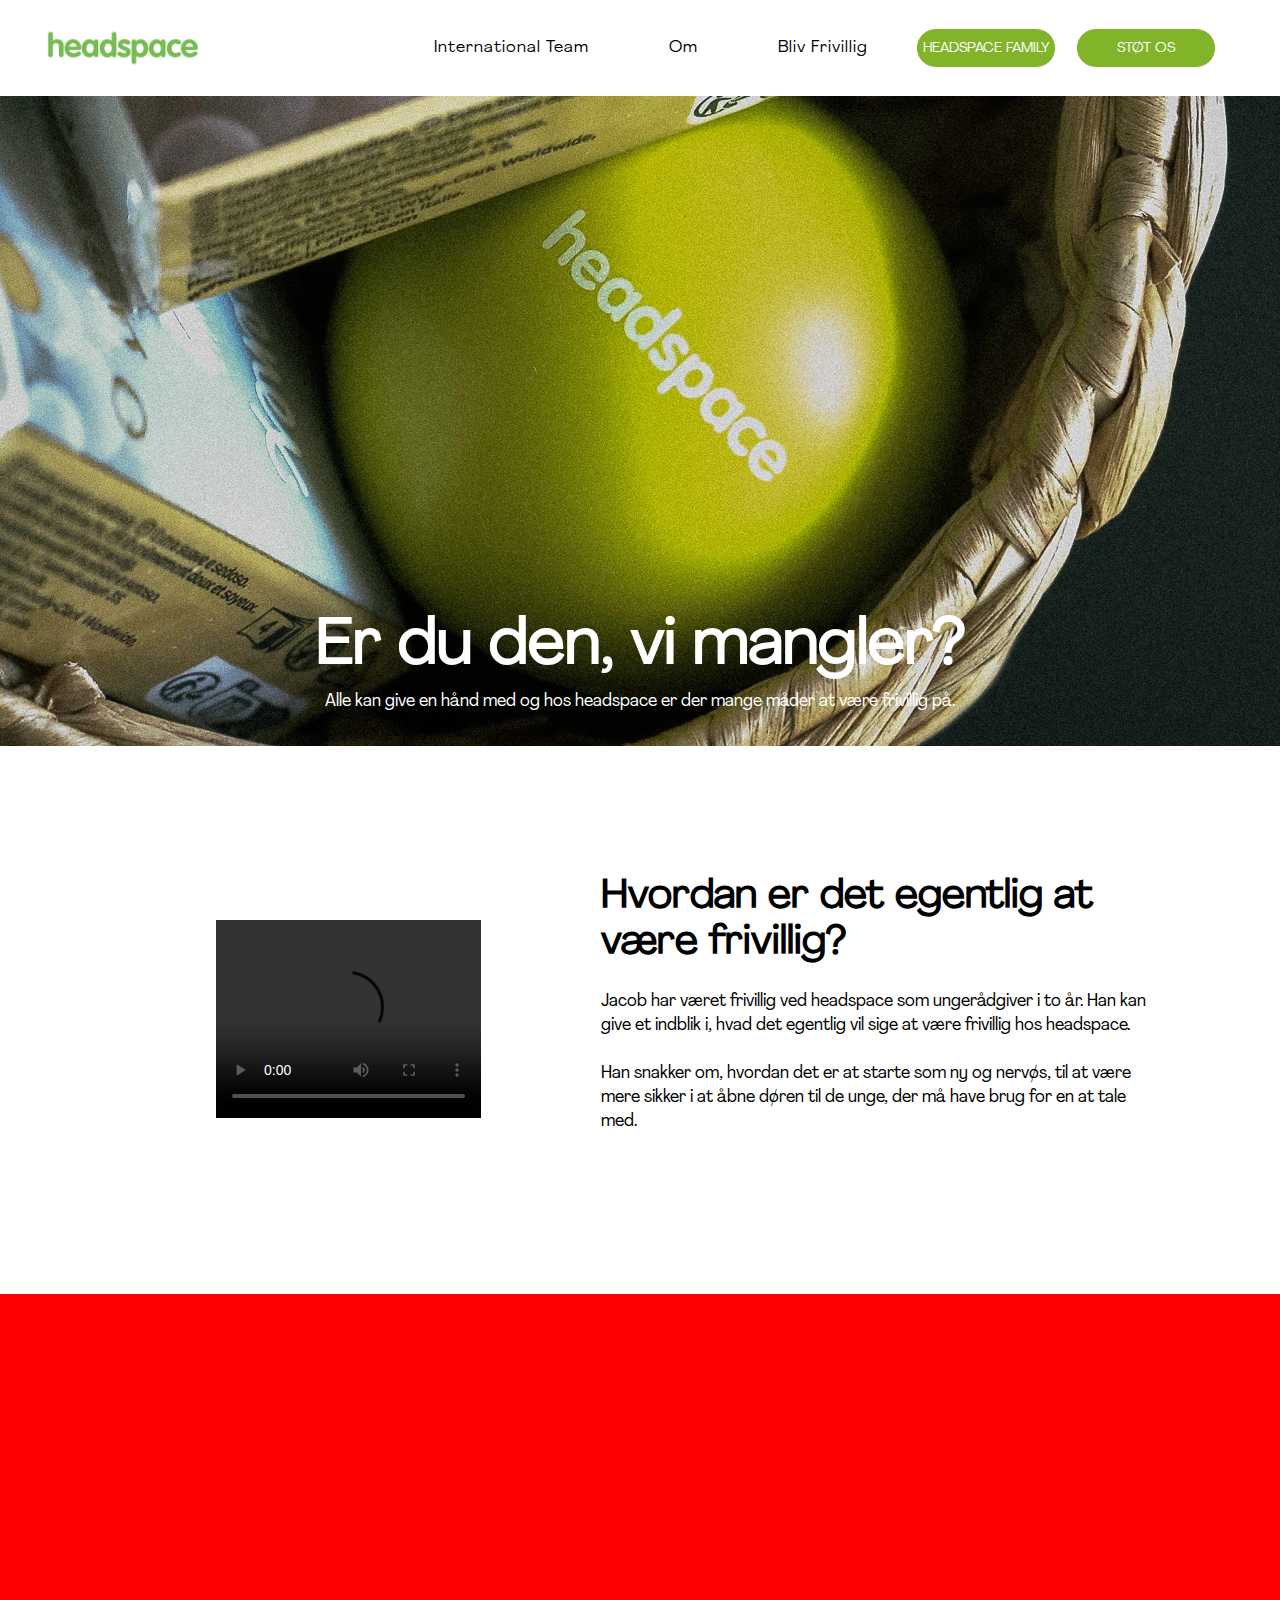
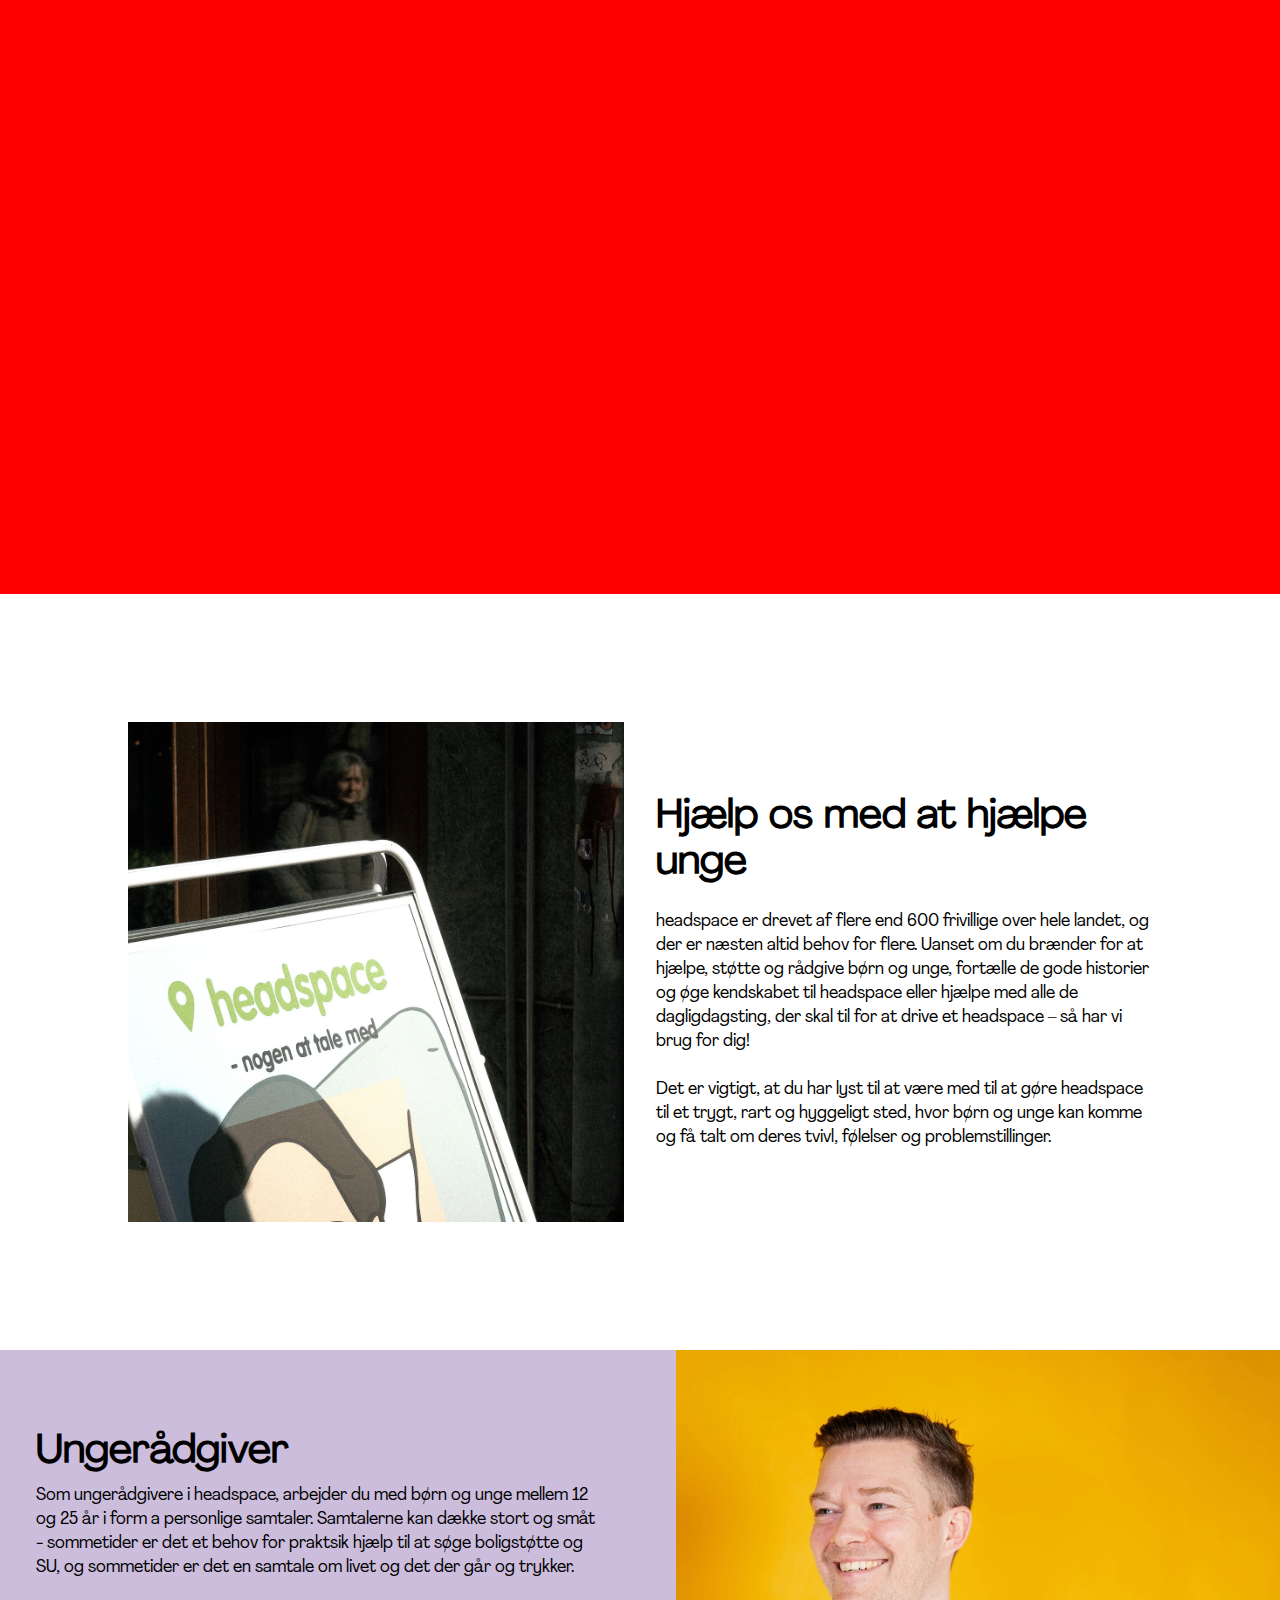
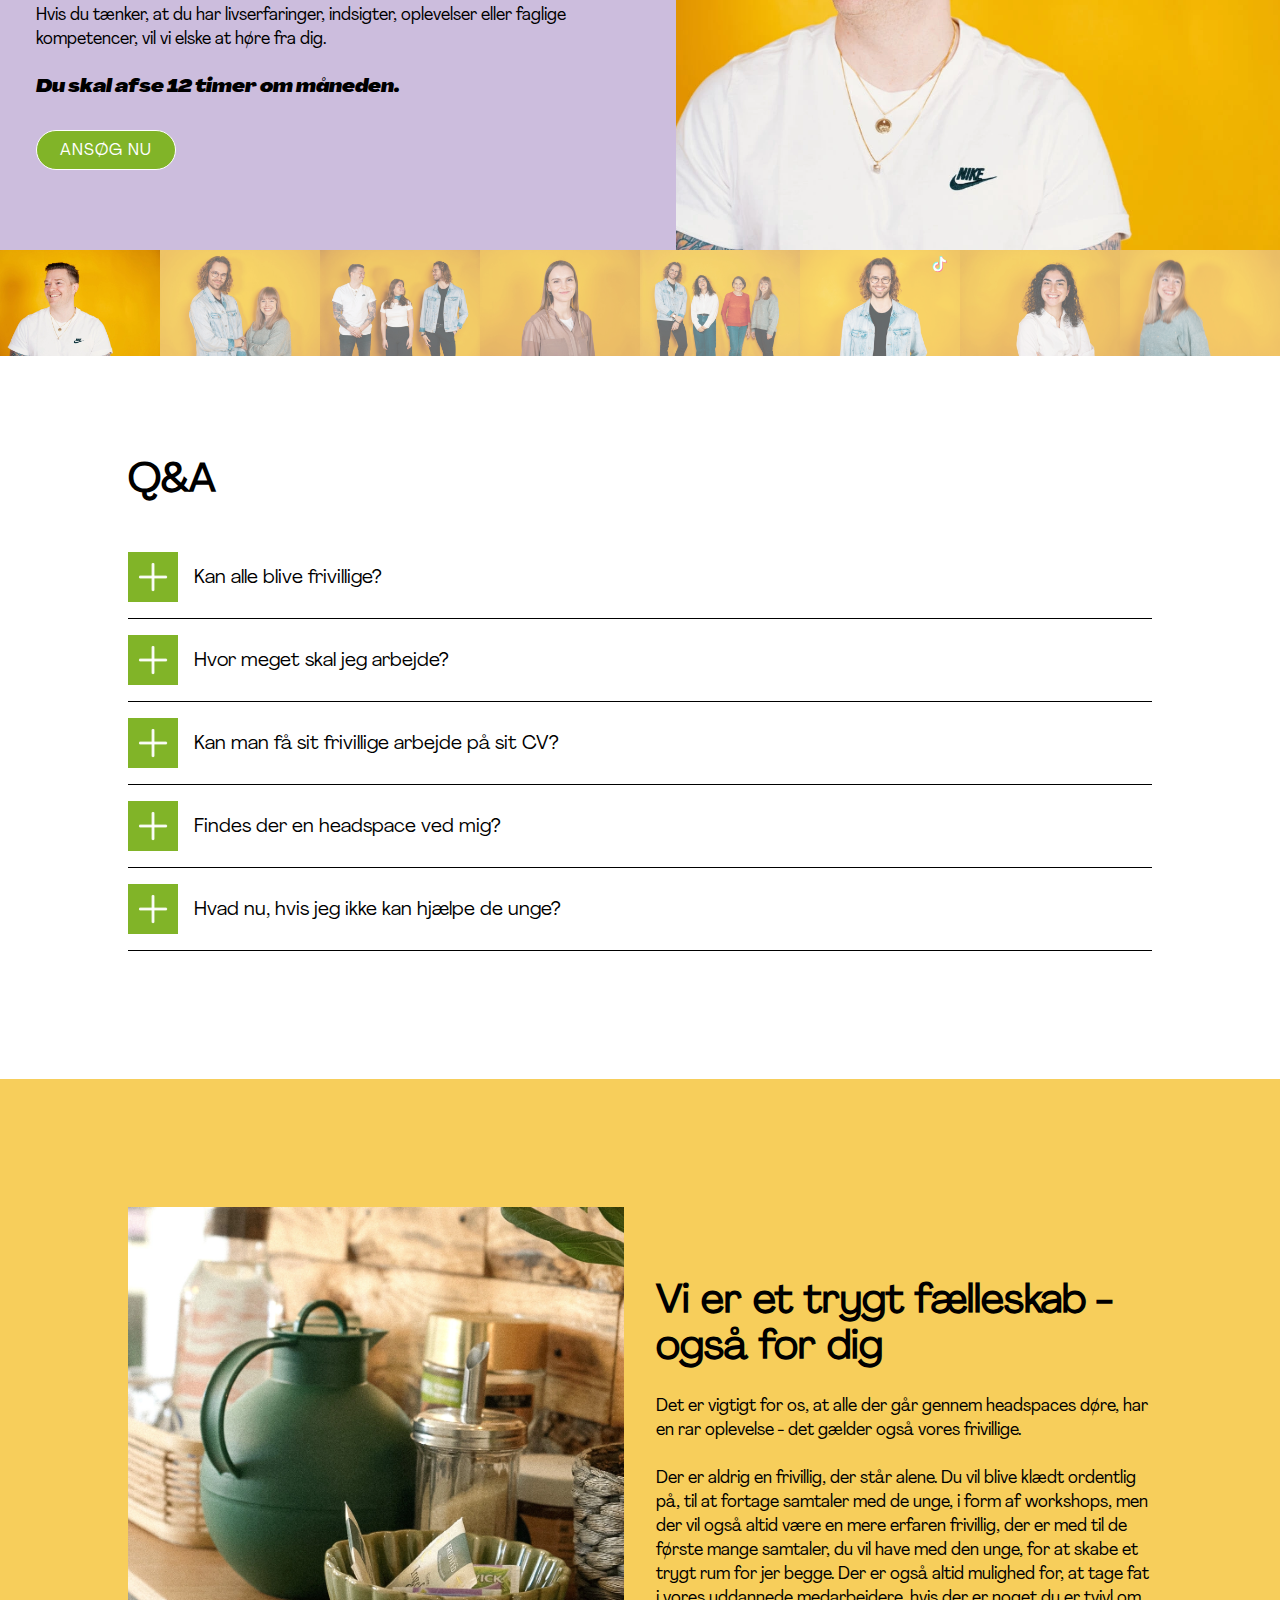
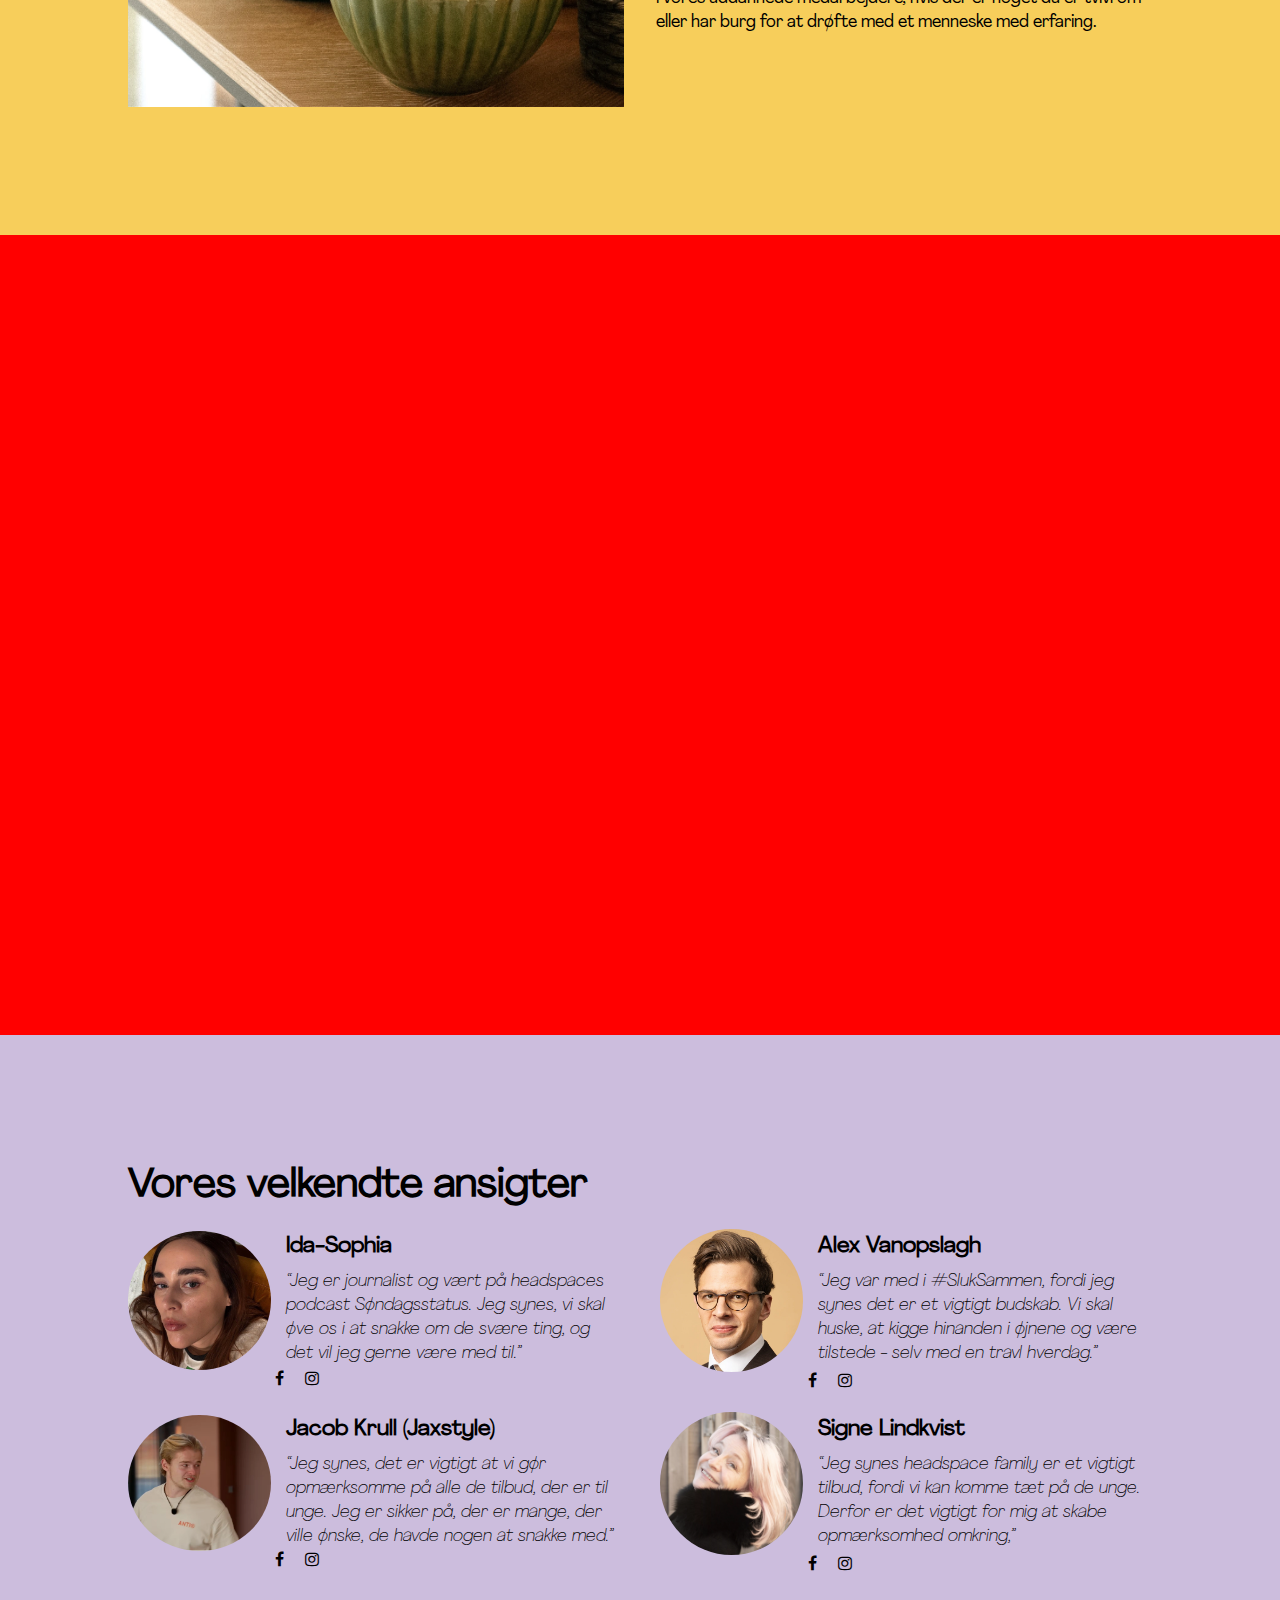
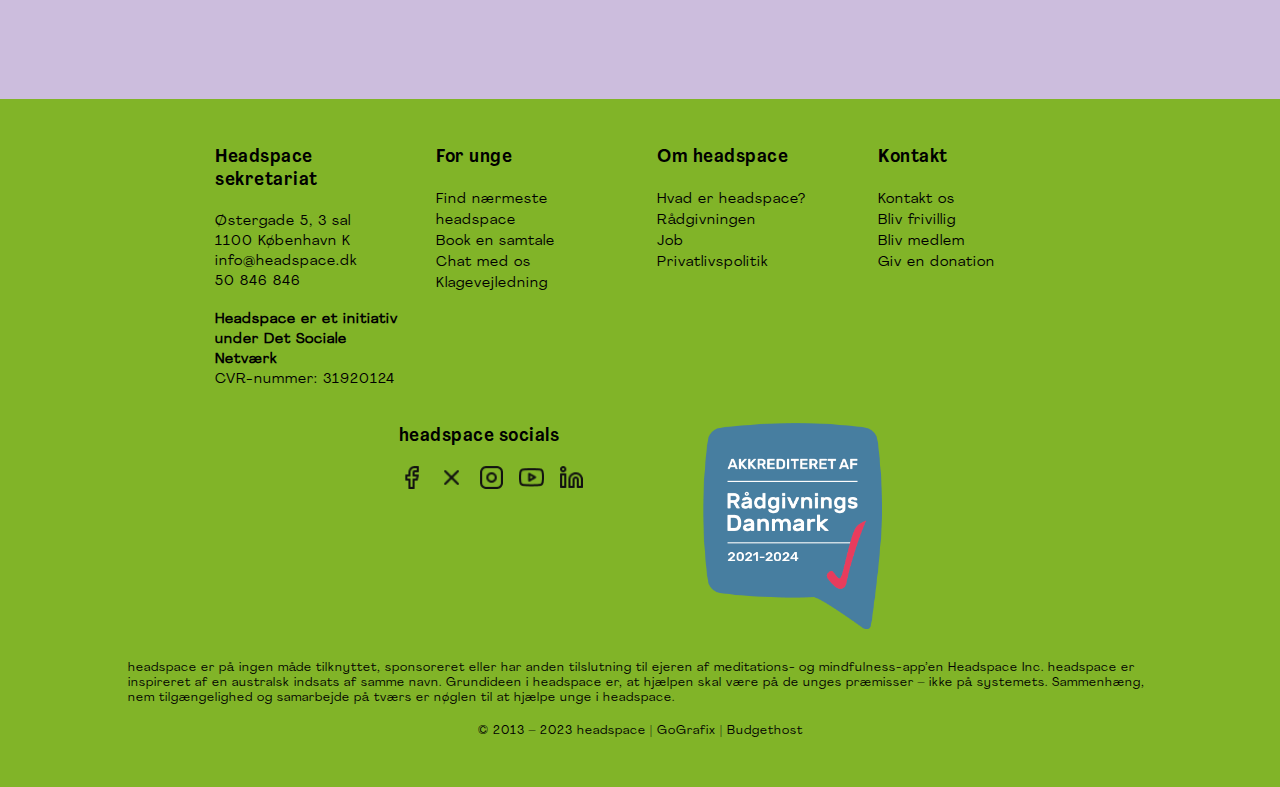
==== commit 9e6a5a49: "Html og CSS vailderet" ====
--- a/index.html
+++ b/index.html
@@ -8,6 +8,8 @@
         <link rel="stylesheet" href="main.css">
         <script src="script.js" defer></script>
         <script src="header.js" defer></script> <!-- REMOVE-->
+        <!--Font Awesome 4.7.0 by @davegandy-->
+        <link rel="stylesheet" href="https://cdnjs.cloudflare.com/ajax/libs/font-awesome/4.7.0/css/font-awesome.min.css">
     </head>
 
     <body>
@@ -42,13 +44,14 @@
                       </li>
                   
                       <li class="desktop-dropdown" id="desktop-frivillig">
-                        <a href="#">Bliv Frivillig</a>
-                        <ul class="desktop-submenu">
-                          <li><a href="#">Ansøg nu</a></li>
-                          <li><a href="#">Læs mere</a></li>
-                        </ul>
+                            <a href="#">Bliv Frivillig</a>
+                            <ul class="desktop-submenu">
+                                <li><a href="#">Ansøg nu</a></li>
+                                <li><a href="#">Læs mere</a></li>
+                            </ul>
                       </li>
-                  </nav>
+                    </ul>
+                </nav>
                   
                 <div class="header-full-size__btns">
                     <button class="cta-button--long">HEADSPACE FAMILY</button>
@@ -511,12 +514,8 @@
                         </div>
                     </div>        
                     <div class="some-box__influencer--icons">
-                        <div>
-                            <img src="images/facebook.png" alt="social-media-fb" href="#">
-                        </div>
-                        <div>
-                            <img src="images/instagram.png" alt="social-media-instagram" href="#">
-                        </div>
+                        <a href="https://www.linkedin.com/in/alberte-absalonsen-7b5b8a224/" class="fa fa-facebook"></a>
+                        <a href="https://www.instagram.com/alberte_absalonsen/" class="fa fa-instagram"></a>
                     </div>
                 </div>
 
@@ -535,12 +534,8 @@
                         </div>
                     </div>        
                     <div class="some-box__influencer--icons">
-                        <div>
-                            <img src="images/facebook.png" alt="social-media-fb" href="#">
-                        </div>
-                        <div>
-                            <img src="images/instagram.png" alt="social-media-instagram" href="#">
-                        </div>
+                        <a href="https://www.linkedin.com/in/alberte-absalonsen-7b5b8a224/" class="fa fa-facebook"></a>
+                        <a href="https://www.instagram.com/alberte_absalonsen/" class="fa fa-instagram"></a>
                     </div>
                 </div>
 
@@ -558,12 +553,8 @@
                         </div>
                     </div>        
                     <div class="some-box__influencer--icons">
-                        <div>
-                            <img src="images/facebook.png" alt="social-media-fb" href="#">
-                        </div>
-                        <div>
-                            <img src="images/instagram.png" alt="social-media-instagram" href="#">
-                        </div>
+                        <a href="https://www.linkedin.com/in/alberte-absalonsen-7b5b8a224/" class="fa fa-facebook"></a>
+                        <a href="https://www.instagram.com/alberte_absalonsen/" class="fa fa-instagram"></a>
                     </div>
                 </div>
 
@@ -581,12 +572,8 @@
                         </div>
                     </div>        
                     <div class="some-box__influencer--icons">
-                        <div>
-                            <img src="images/facebook.png" alt="social-media-fb" href="#">
-                        </div>
-                        <div>
-                            <img src="images/instagram.png" alt="social-media-instagram" href="#">
-                        </div>
+                        <a href="https://www.linkedin.com/in/alberte-absalonsen-7b5b8a224/" class="fa fa-facebook"></a>
+                        <a href="https://www.instagram.com/alberte_absalonsen/" class="fa fa-instagram"></a>
                     </div>
                 </div>
             </div>
@@ -653,7 +640,7 @@
             </div>
             <div class="footer-bottom">
                 <p class="footer-bottom__text">headspace er på ingen måde tilknyttet, sponsoreret eller har anden tilslutning til ejeren af meditations- og mindfulness-app’en Headspace Inc. headspace er inspireret af en australsk indsats af samme navn. Grundideen i headspace er, at hjælpen skal være på de unges præmisser – ikke på systemets. Sammenhæng, nem tilgængelighed og samarbejde på tværs er nøglen til at hjælpe unge i headspace.</p>
-                <br />
+                <br>
                 <p class="footer-bottom__text">© 2013 – 2023 headspace | GoGrafix | Budgethost</p>
             </div>
         </footer> 
--- a/main.css
+++ b/main.css
@@ -212,7 +212,6 @@
     display: flex;
     justify-content: center;
     align-items: center;
-    border: px solid #d0d1d3;
 }
 
 .open-burger-menu {
@@ -773,10 +772,6 @@
     margin-bottom: 20px;
 }
 
-.radios h2 {
-    font-size: 17;
-}
-
 /*styling af popup*/
 .kontakt__popup {
     background-color: white;
@@ -822,7 +817,7 @@
 /* Styling af radio-knapper */
 .radio {
     position: absolute;
-    left: 20;
+    left: 20px;
     width: 20px;
     height: 20px;
     background-color: white;
@@ -854,7 +849,7 @@
 /* Styling af runde checkboxes til valgte positioner*/
 label .checkbox {
     position: absolute;
-    left: 20;
+    left: 20px;
     width: 20px;
     height: 20px;
     border: 2px solid black;
@@ -1332,10 +1327,6 @@
         gap: 10px;
       }
 
-      .radios h2 {
-        font-size: 28;
-    }
-
     /*SECTION 8 - SOME INFLUENCERS */
     .section-8 {
         padding: 4rem 2rem;
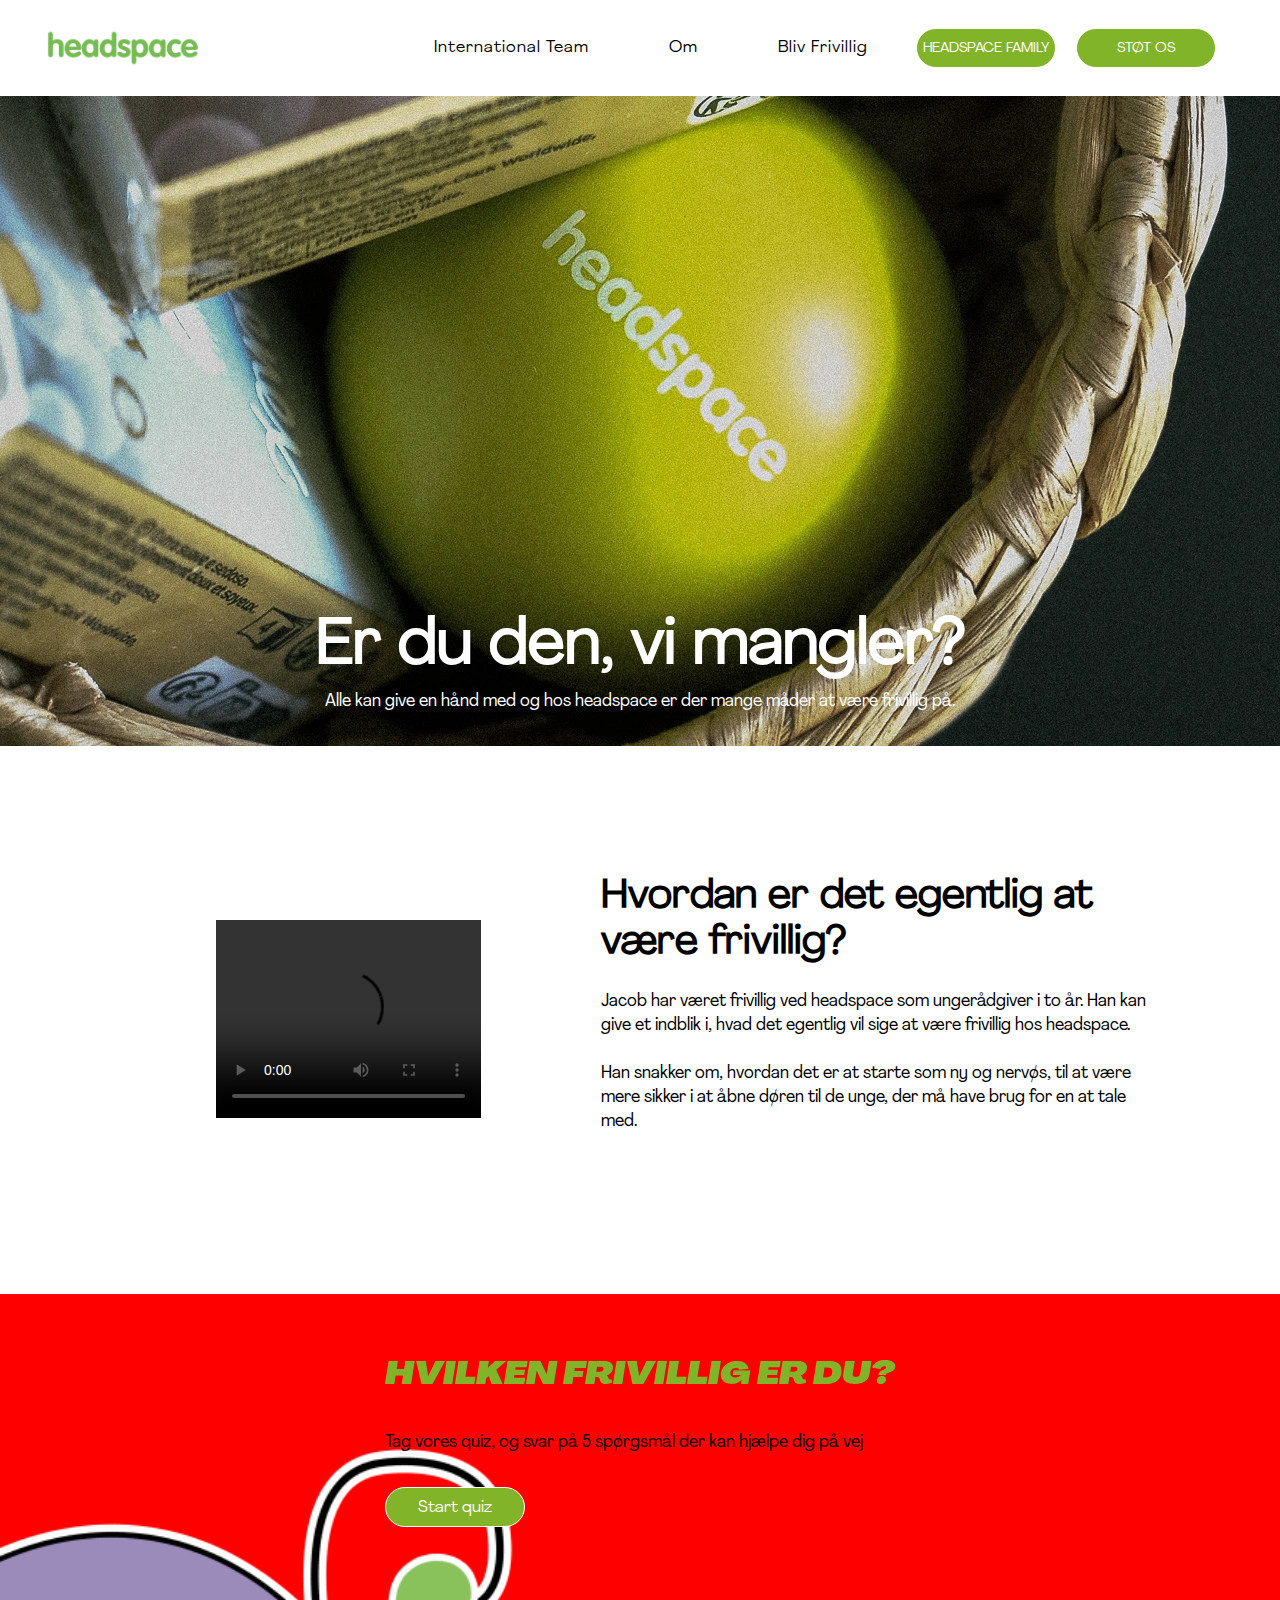
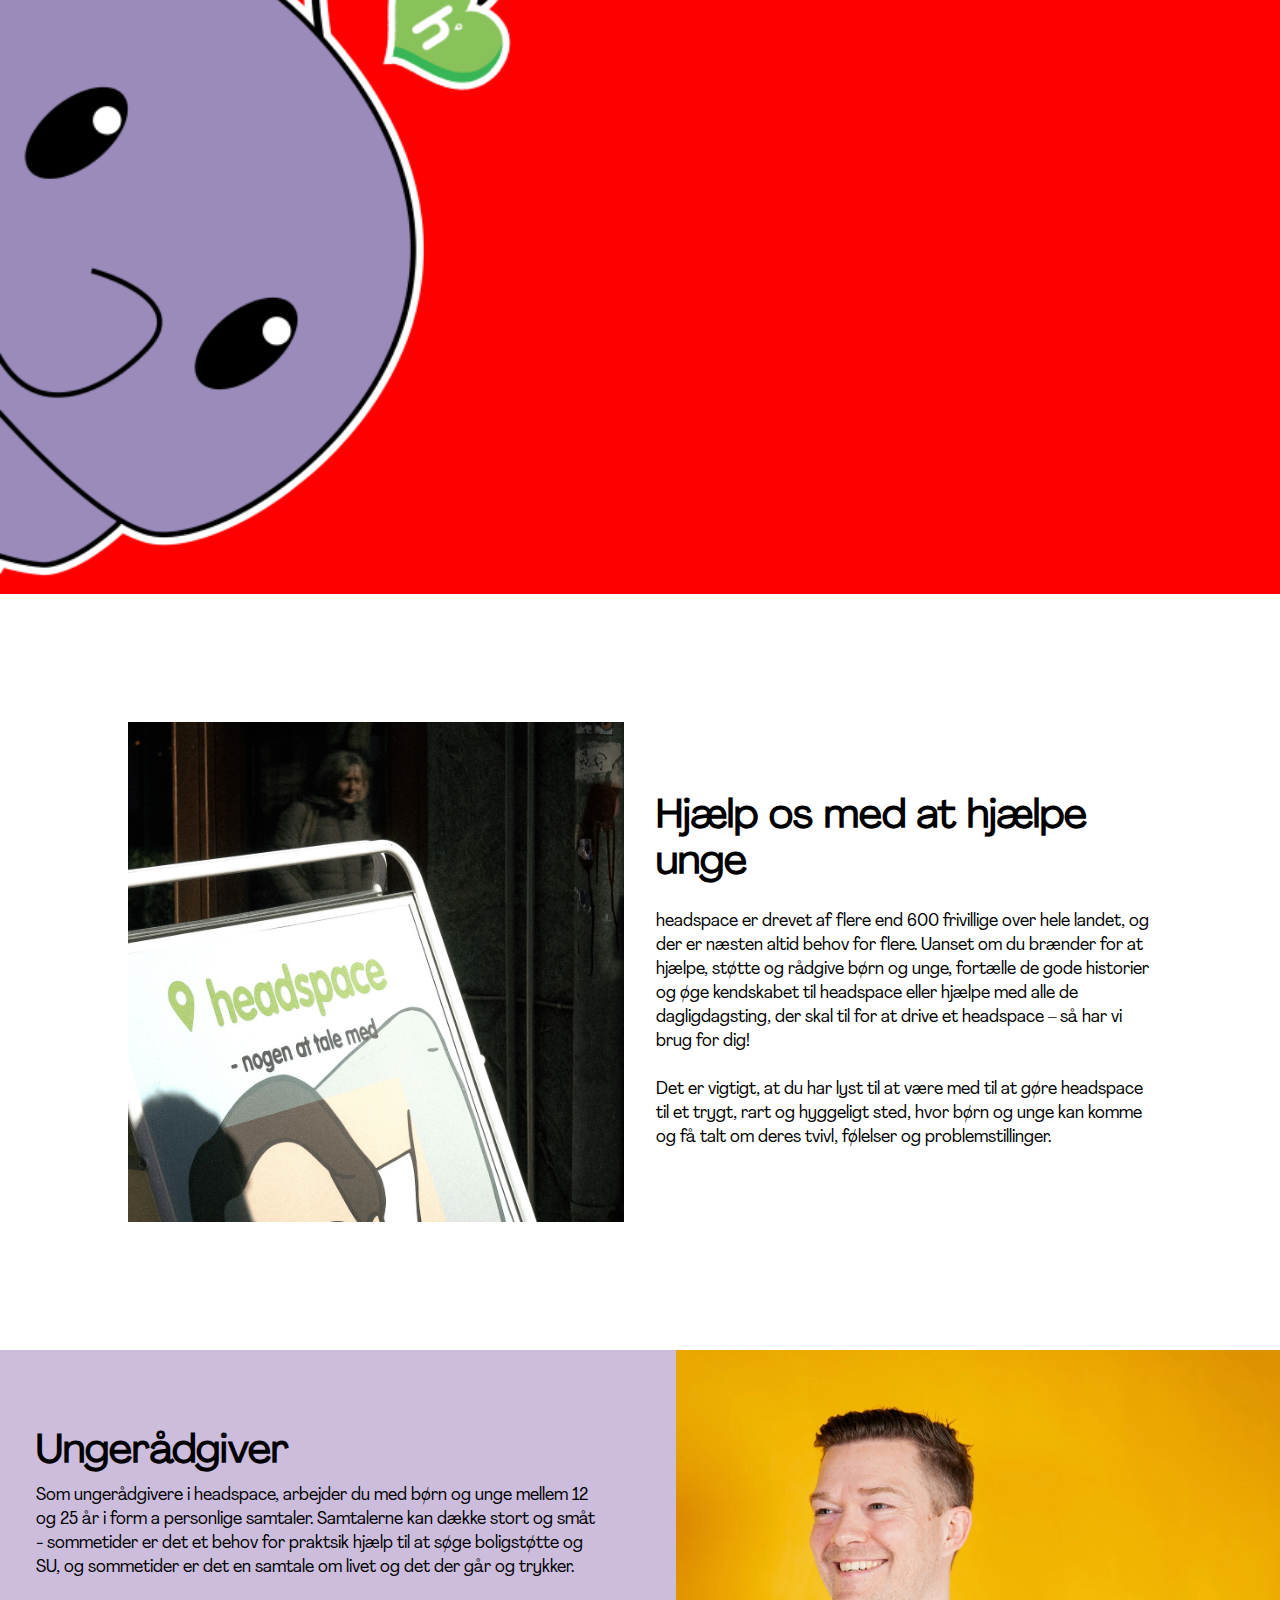
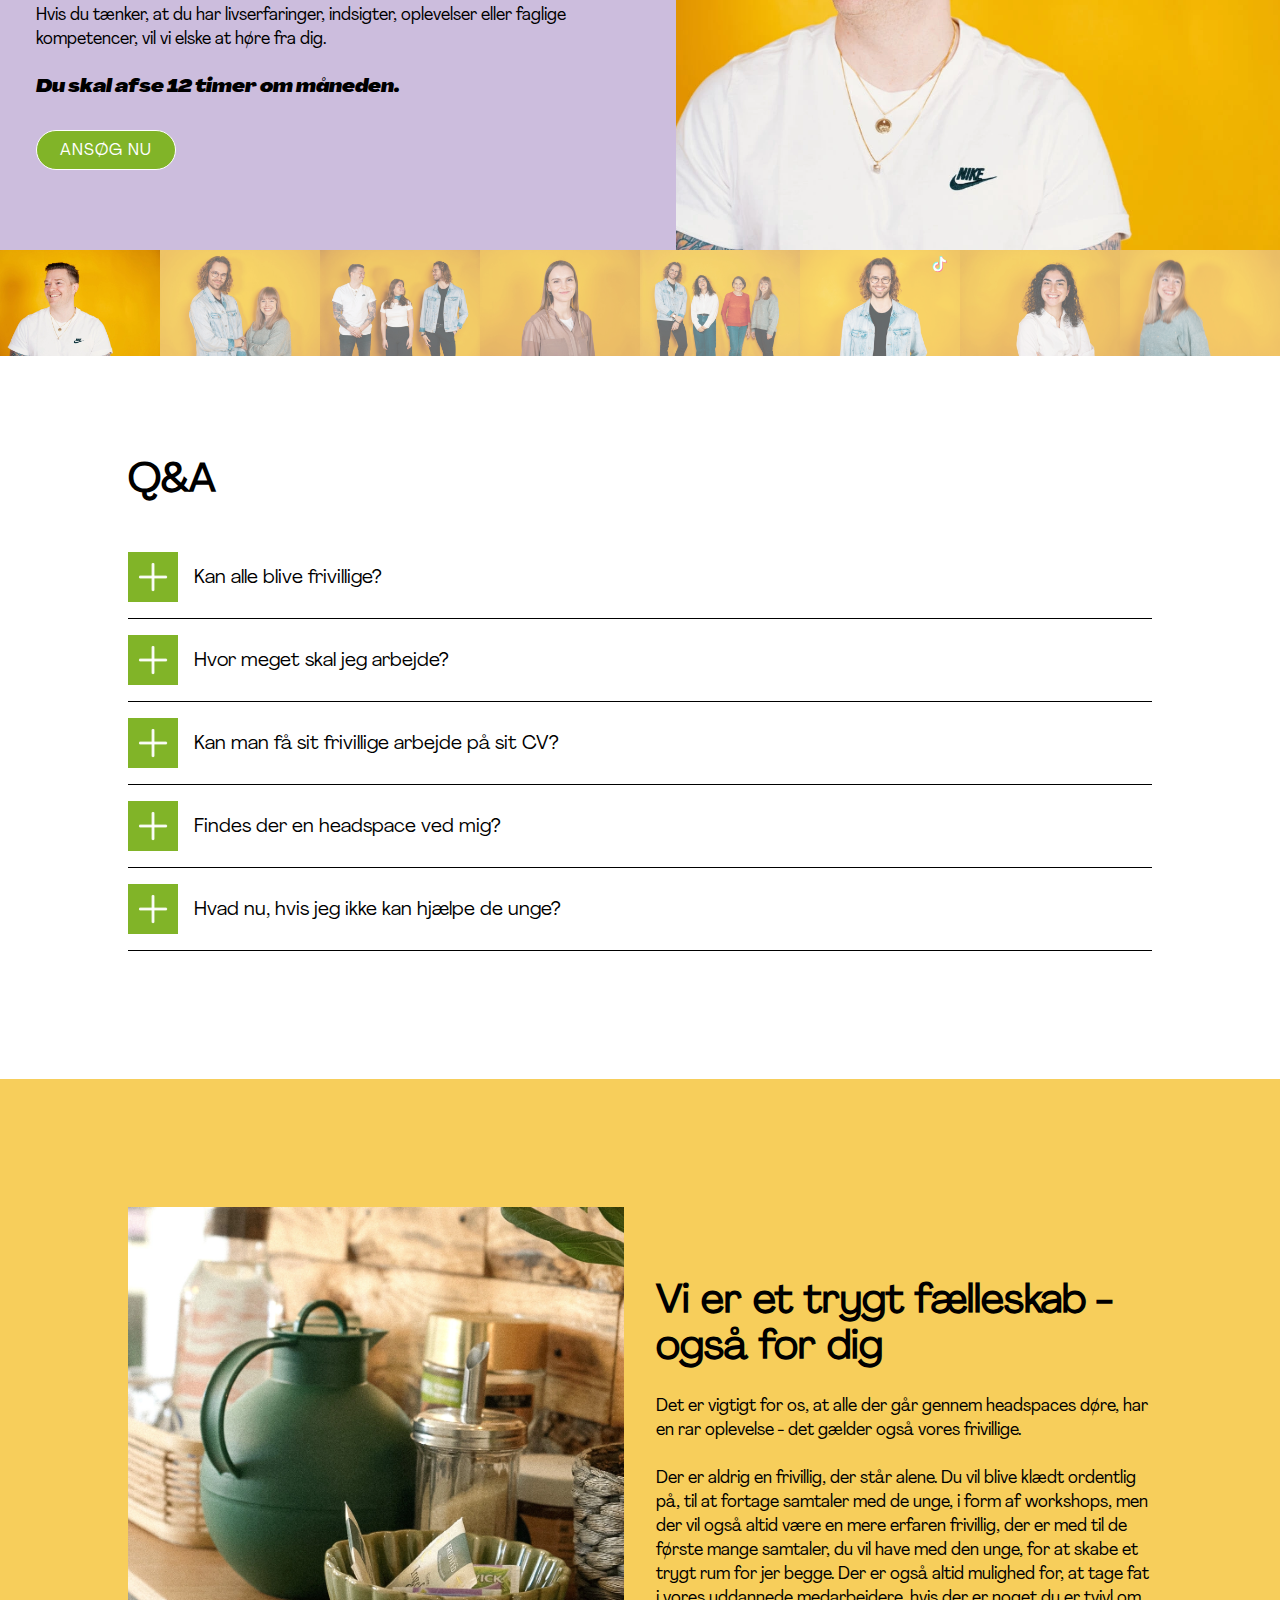
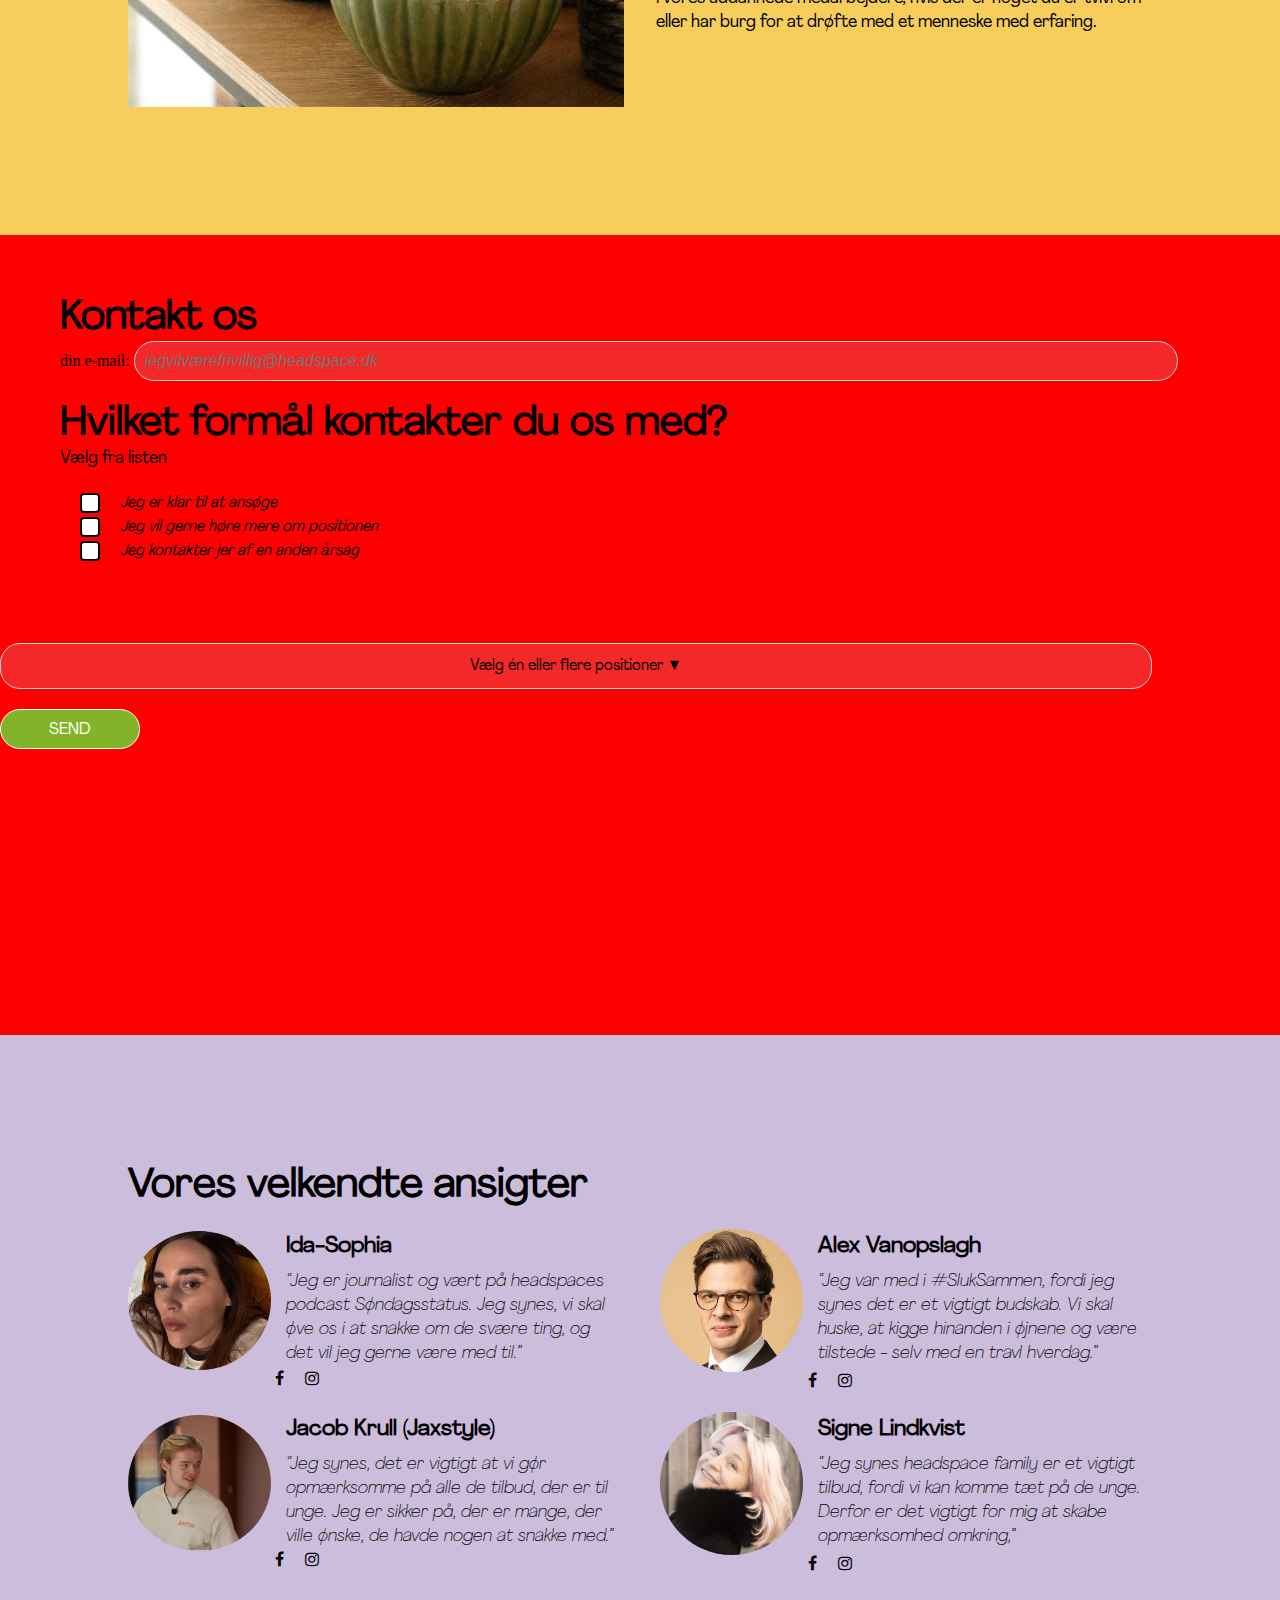
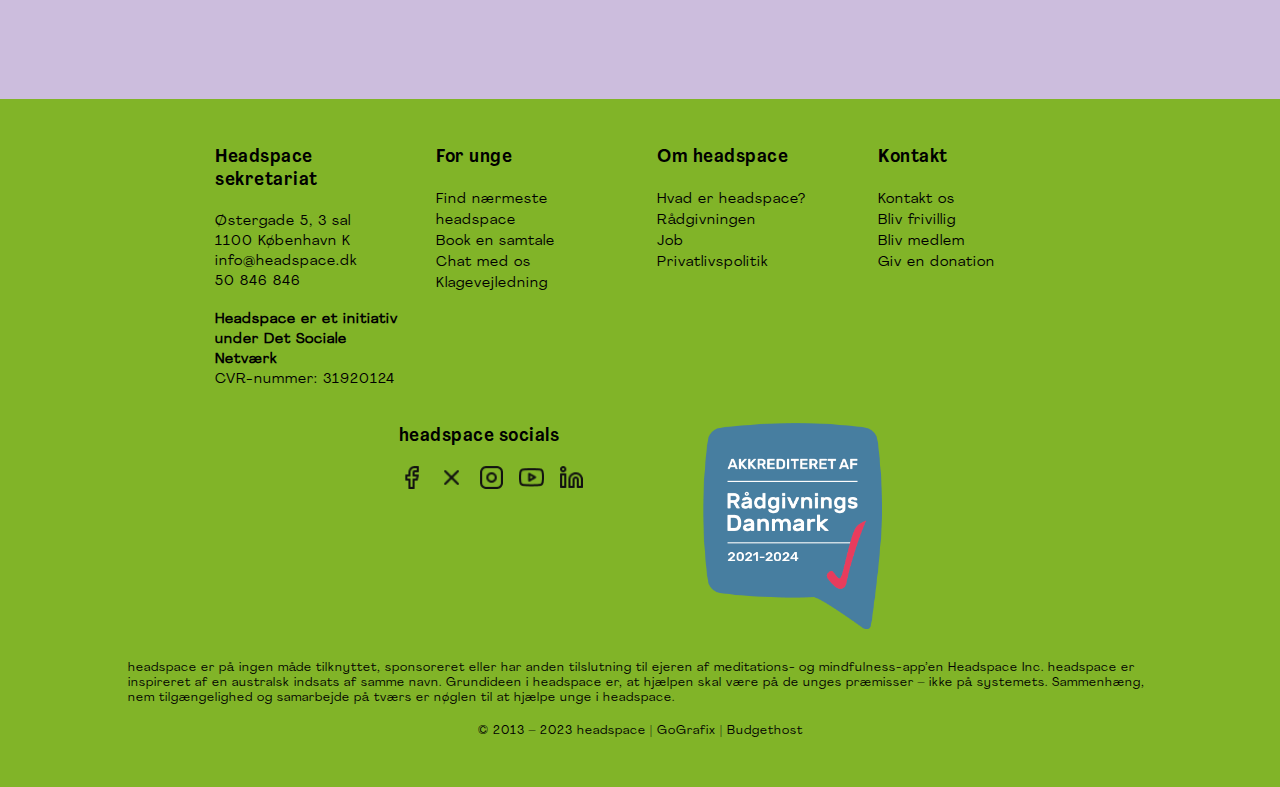
==== commit e3a811cd: "merging" ====
--- a/index.html
+++ b/index.html
@@ -7,7 +7,6 @@
         <title>headspace</title>
         <link rel="stylesheet" href="main.css">
         <script src="script.js" defer></script>
-        <script src="header.js" defer></script> <!-- REMOVE-->
         <!--Font Awesome 4.7.0 by @davegandy-->
         <link rel="stylesheet" href="https://cdnjs.cloudflare.com/ajax/libs/font-awesome/4.7.0/css/font-awesome.min.css">
     </head>
@@ -144,7 +143,63 @@
         </section>
 
         <!-- QUIZ -->
-        <section class="section-2"></section>
+        <section class="section-2">
+            <div id="quiz-wrapper" class="quiz-wrapper">
+                <div id="textfield" class="textfield">
+                    <h2 class="quiz-title">HVILKEN FRIVILLIG ER DU?</h2>
+                    <p id="quiz-text" class="quiz-text">
+                        Tag vores quiz, og svar på 5 spørgsmål
+                        der kan hjælpe dig på vej
+                    </p>
+                    <button id="startQuiz" class="cta-button">Start quiz</button>
+                </div>
+            </div>
+    
+            <div id="quiz-question-card" class="quiz-card">
+                <div class="quiz-card-wrapper">
+                    <h2 class="quiz-card-title">HVILKEN FRIVILLIG ER DU?</h2>
+                    <h3 id="quiz-question" class="quiz-card-question">Indlæser...</h3>                
+                    <form id="form-question" class="quiz-card-options"></form>
+    
+                    <div class="quiz-card-bottom-wrapper">
+                        <button class="cta-button" id="quiz-back-btn">Knap</button>
+                        <div class="quiz-bottom-dot-wrapper">
+                            <span class="quiz-bottom-dot"></span>
+                            <span class="quiz-bottom-dot"></span>
+                            <span class="quiz-bottom-dot"></span>
+                            <span class="quiz-bottom-dot"></span>
+                            <span class="quiz-bottom-dot"></span>
+                        </div>
+                        <button class="cta-button" id="quiz-forward-btn">Knap</button>
+                    </div>
+                </div>
+            </div>
+    
+            <div id="quiz-end-card">
+                <div class="">
+                    <h2 class="quiz-card-title">DIG KUNNE VI GODT BRUGE!</h2>
+                    <p class="quiz-end-text">Du ville måske passe perfekt ind som frivillig på disse områder af headspace:</p>
+                    <ul class="quiz-end-ul">
+                        <li>Ungerådgiver</li>
+                        <li>Grupperådgiver</li>
+                        <li>Dialogpilot</li>
+                    </ul>
+                    <p class="quiz-end-text--2">
+                        Vil du være en del af headspace og gøre en forskel?
+                        <br >
+                        Skriv din mail herunder, så sender vi dig meget mere information.
+                    </p>
+                    <form class="quiz-end-form">
+                        <input class="quiz-end-form-email" type="email" placeholder="jegvilværefrivillig@headspace.dk" name="input-frivillige">
+                        <input class="quiz-end-form-submit" type="submit" value="Submit">
+                    </form>
+                    <div class="quiz-card-bottom-wrapper">
+                        <button class="cta-button" id="quiz-end-back-btn">Forrige</button>
+                        <button class="cta-button" id="quiz-restart-btn">Tag quiz igen</button>
+                    </div>
+                </div>
+            </div>
+        </section>
 
         <!-- TEXT SECTION -->
         <section class="section-3">
@@ -494,7 +549,85 @@
         </section>
         
         <!-- KONTAKTFORMULAR -->
-        <section class="section-7"></section>
+        <section class="section-7">
+            <div class="kontakt-content-wrapper">
+                <h2>Kontakt os</h2>
+                <div class="kontakt__wrapper">
+                    <form id="kontaktForm">
+        
+                        <div class="email__container">
+                        <label class="email-label" for="email">din e-mail:</label>
+                        <input type="email" id="email" placeholder="jegvilværefrivillig@headspace.dk" required>
+                        </div>
+        
+                        <div class="radios">
+                        <h2>Hvilket formål kontakter du os med?</h2>
+                        <p>Vælg fra listen</p>
+                        </div>
+        
+                        <div class="checkbox-wrapper">
+                            <label class="checkbox-label"><input class="checkbox-radio" type="radio" name="formål" value="ansøgning">
+                                <span class="radio"></span>Jeg er klar til at ansøge</label>
+                            <label class="checkbox-label"><input class="checkbox-radio" type="radio" name="formål" value="hør mere">
+                                <span class="radio"></span>Jeg vil gerne høre mere om positionen</label>
+                            <label class="checkbox-label"><input class="checkbox-radio" type="radio" name="formål" value="anden årsag">
+                                <span class="radio"></span>Jeg kontakter jer af en anden årsag</label>
+                        </div>
+                    </form>
+                </div>
+            </div>
+                
+                <button type="button" class="positioner-button" id="togglePopup">Vælg én eller flere positioner ▼</button>
+                
+            <div class="kontakt__popup" id="popupMenu">
+        
+                  <!-- checkbox indeholder en value, fordi den eller bare ville stå som "on" i consol.log, når der trykkes tilmeld -->
+                <div class="checkbox__grid">
+                    <label class="checkbox__grid-label">
+                      <input type="checkbox" class="valgmulighed" value="Ungerådgiver" checked>
+                      <span class="checkbox"></span>
+                      Ungerådgiver
+                    </label>
+                    <label class="checkbox__grid-label">
+                      <input type="checkbox" class="valgmulighed" value="Frivillig i chatten" checked>
+                      <span class="checkbox"></span>
+                      Frivillig i chatten
+                    </label>
+                    <label class="checkbox__grid-label">
+                      <input type="checkbox" class="valgmulighed" value="Grupperådgiver" checked>
+                      <span class="checkbox"></span>
+                      Grupperådgiver
+                    </label>
+                    <label class="checkbox__grid-label">
+                      <input type="checkbox" class="valgmulighed" value="Formidler" checked>
+                      <span class="checkbox"></span>
+                      Formidler
+                    </label>
+                    <label class="checkbox__grid-label">
+                      <input type="checkbox" class="valgmulighed" value="Peer frivillig" checked>
+                      <span class="checkbox"></span>
+                      Peer frivillig
+                    </label>
+                    <label class="checkbox__grid-label">
+                      <input type="checkbox" class="valgmulighed" value="Tiktok content creator" checked>
+                      <span class="checkbox"></span>
+                      Tiktok content creator
+                    </label>
+                    <label class="checkbox__grid-label">
+                      <input type="checkbox" class="valgmulighed" value="Dialogpilot" checked>
+                      <span class="checkbox"></span>
+                      Dialogpilot
+                    </label>
+                    <label class="checkbox__grid-label">
+                      <input type="checkbox" class="valgmulighed" value="Rådgivningsansvarlig" checked>
+                      <span class="checkbox"></span>
+                      Rådgivningsansvarlig
+                    </label>
+                    
+                </div>
+            </div>
+                <button type="submit" class="cta-button">SEND</button>
+        </section>
 
         <!-- SOME INFLUENCERS -->
         <section class="section-8">
--- a/main.css
+++ b/main.css
@@ -222,7 +222,6 @@
     top: 0px;
     left: 0;
     display: none;
-    z-index: 1000;
 }
 
 .burger-menu-top {
@@ -456,6 +455,7 @@
     padding: 2.5rem;
     padding-top: 3.7rem;
     height: 100vh;
+    display: none;
 }
 
 .quiz-end-text {
@@ -784,7 +784,7 @@
 /*  Buttons i kontaktformular styles herunder */
 
 /* Skjuler standard layout på radio- og checkbox-knapper */
-.checkbox-radio, .checkbox__grid-check {
+.checkbox-radio, .valgmulighed {
     display: none;
 }
 
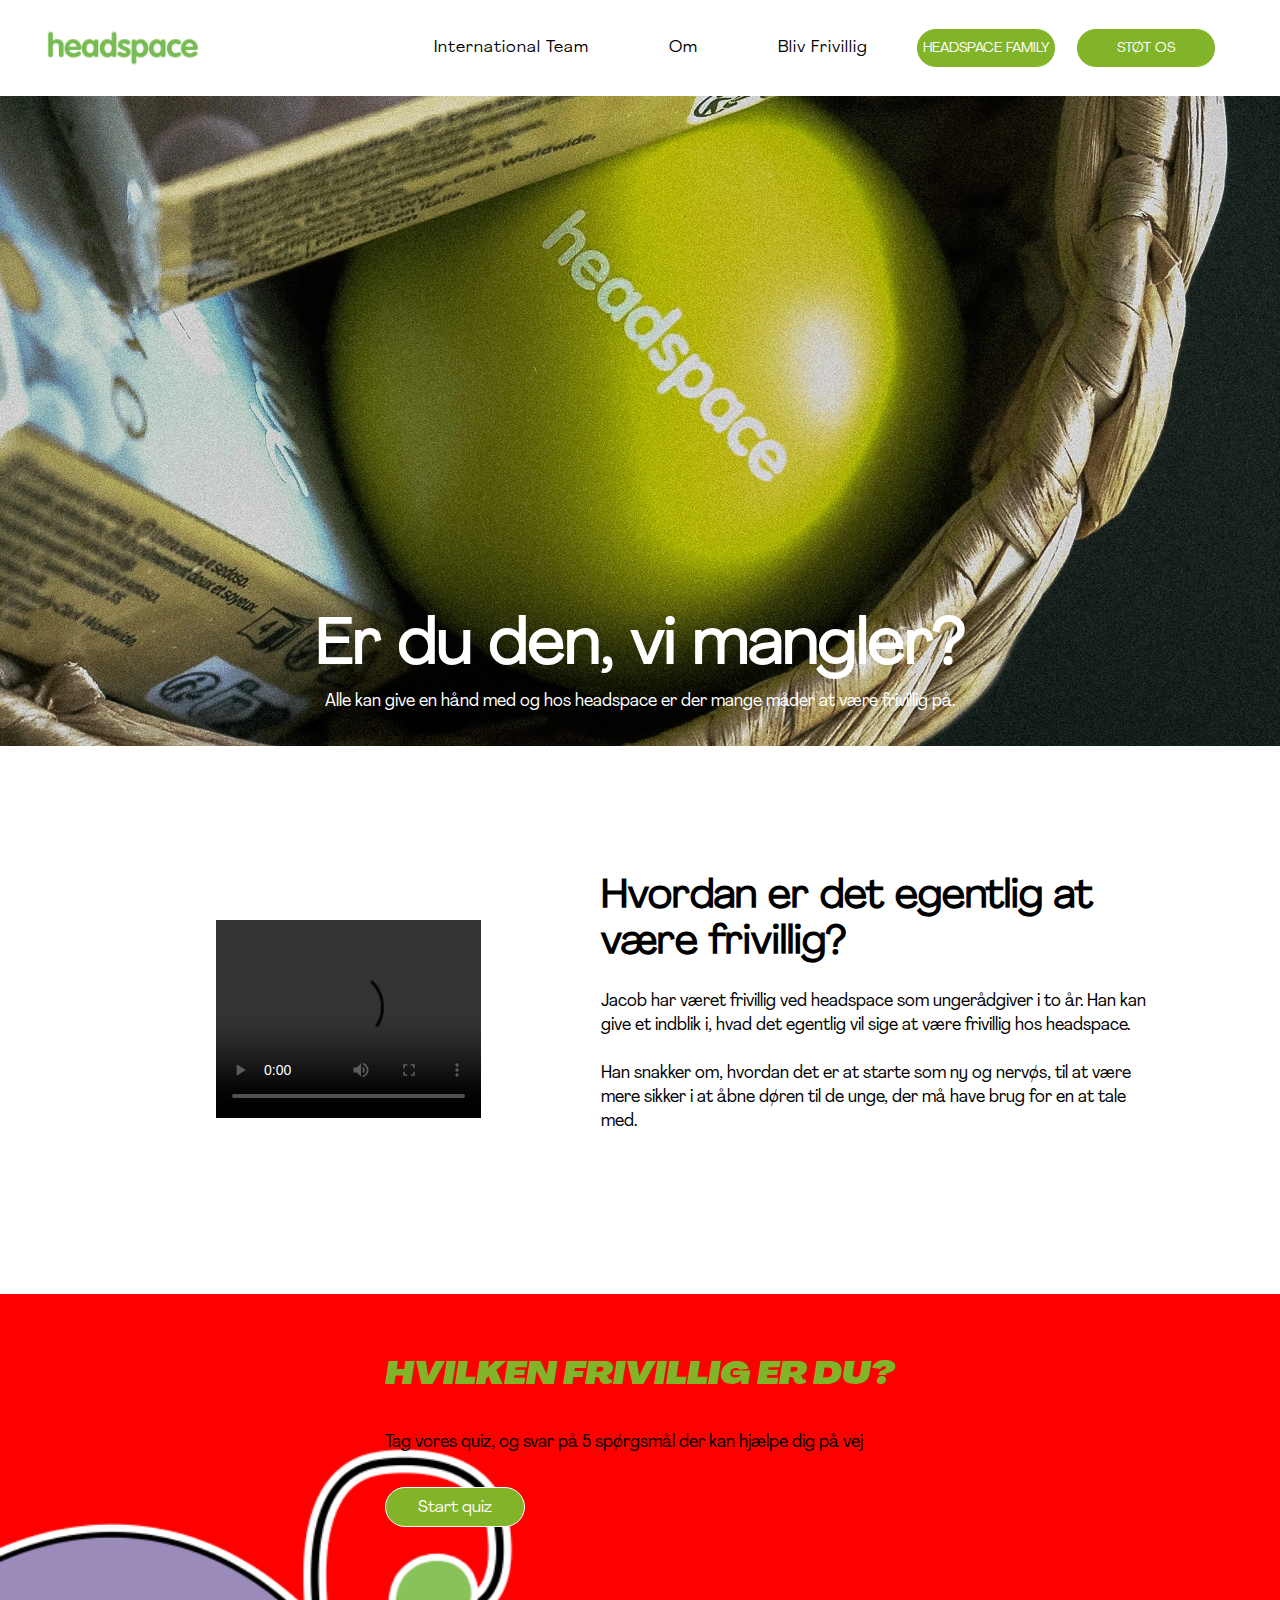
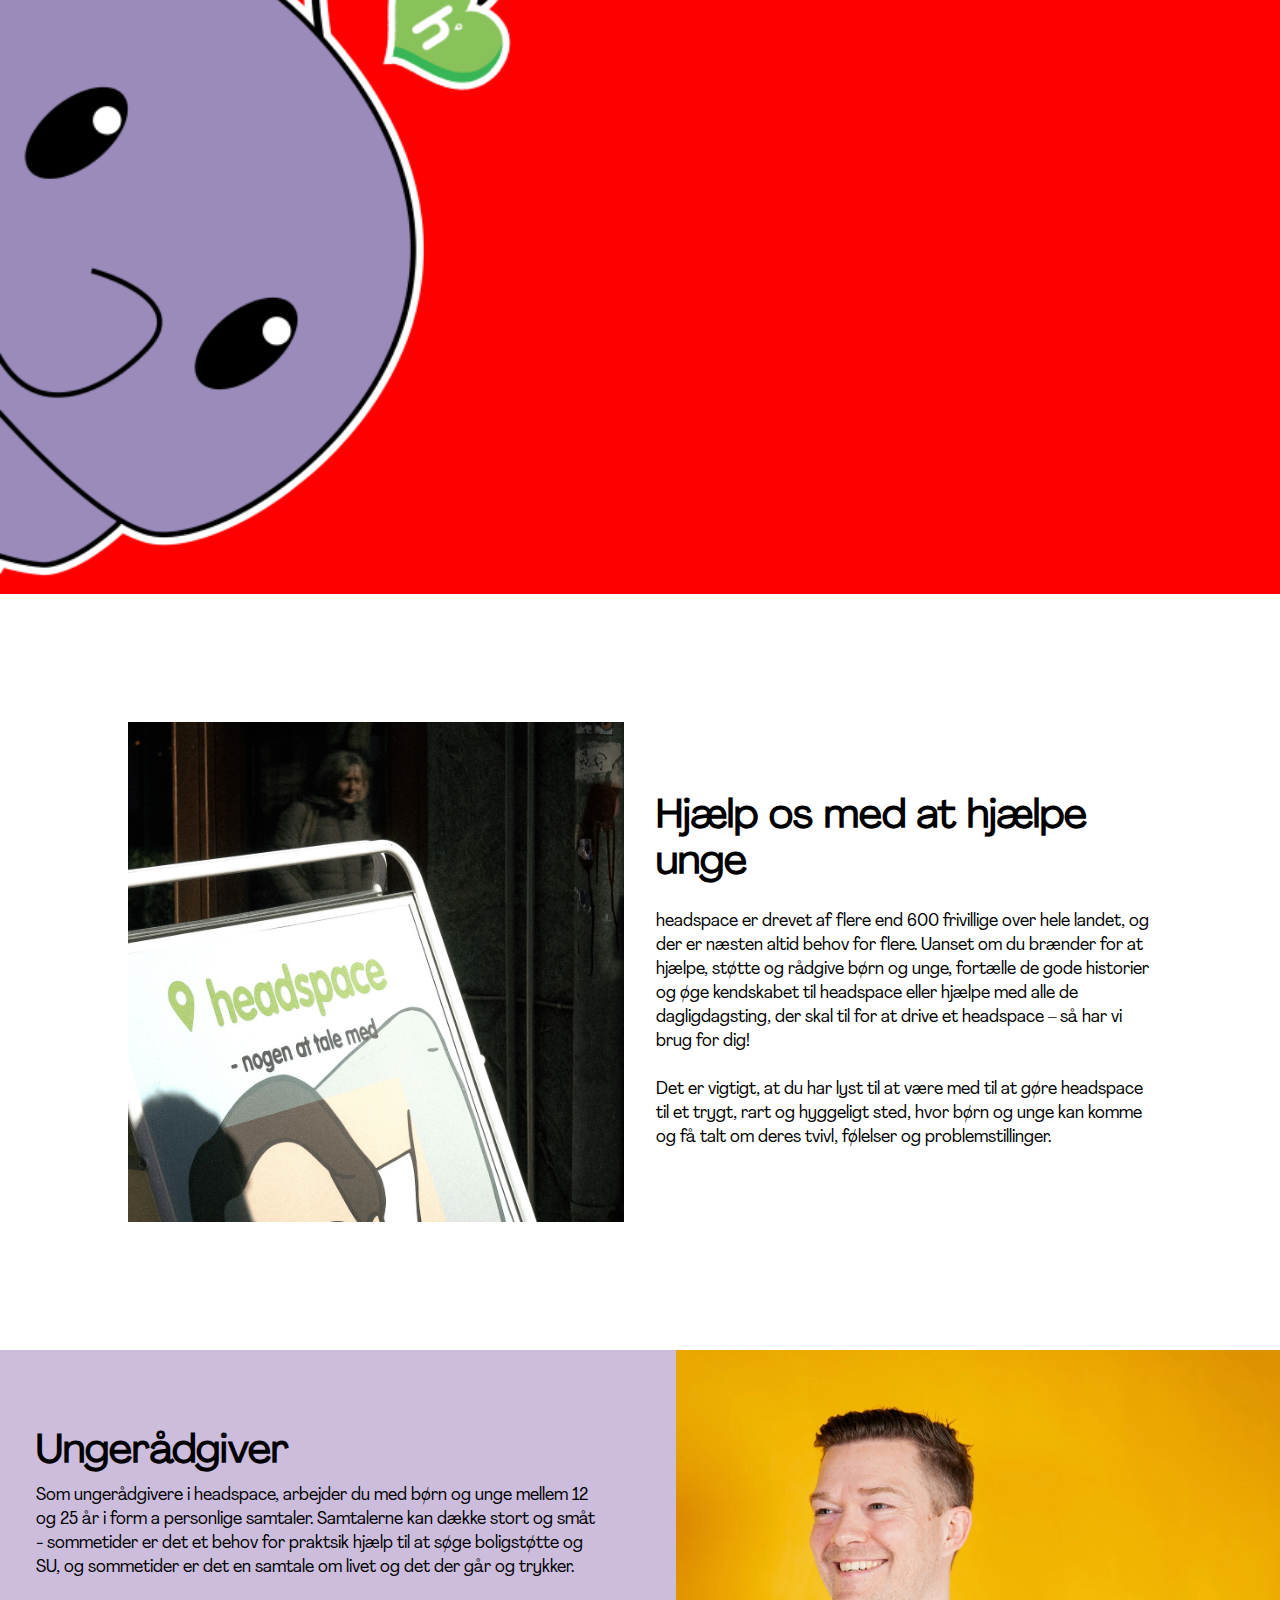
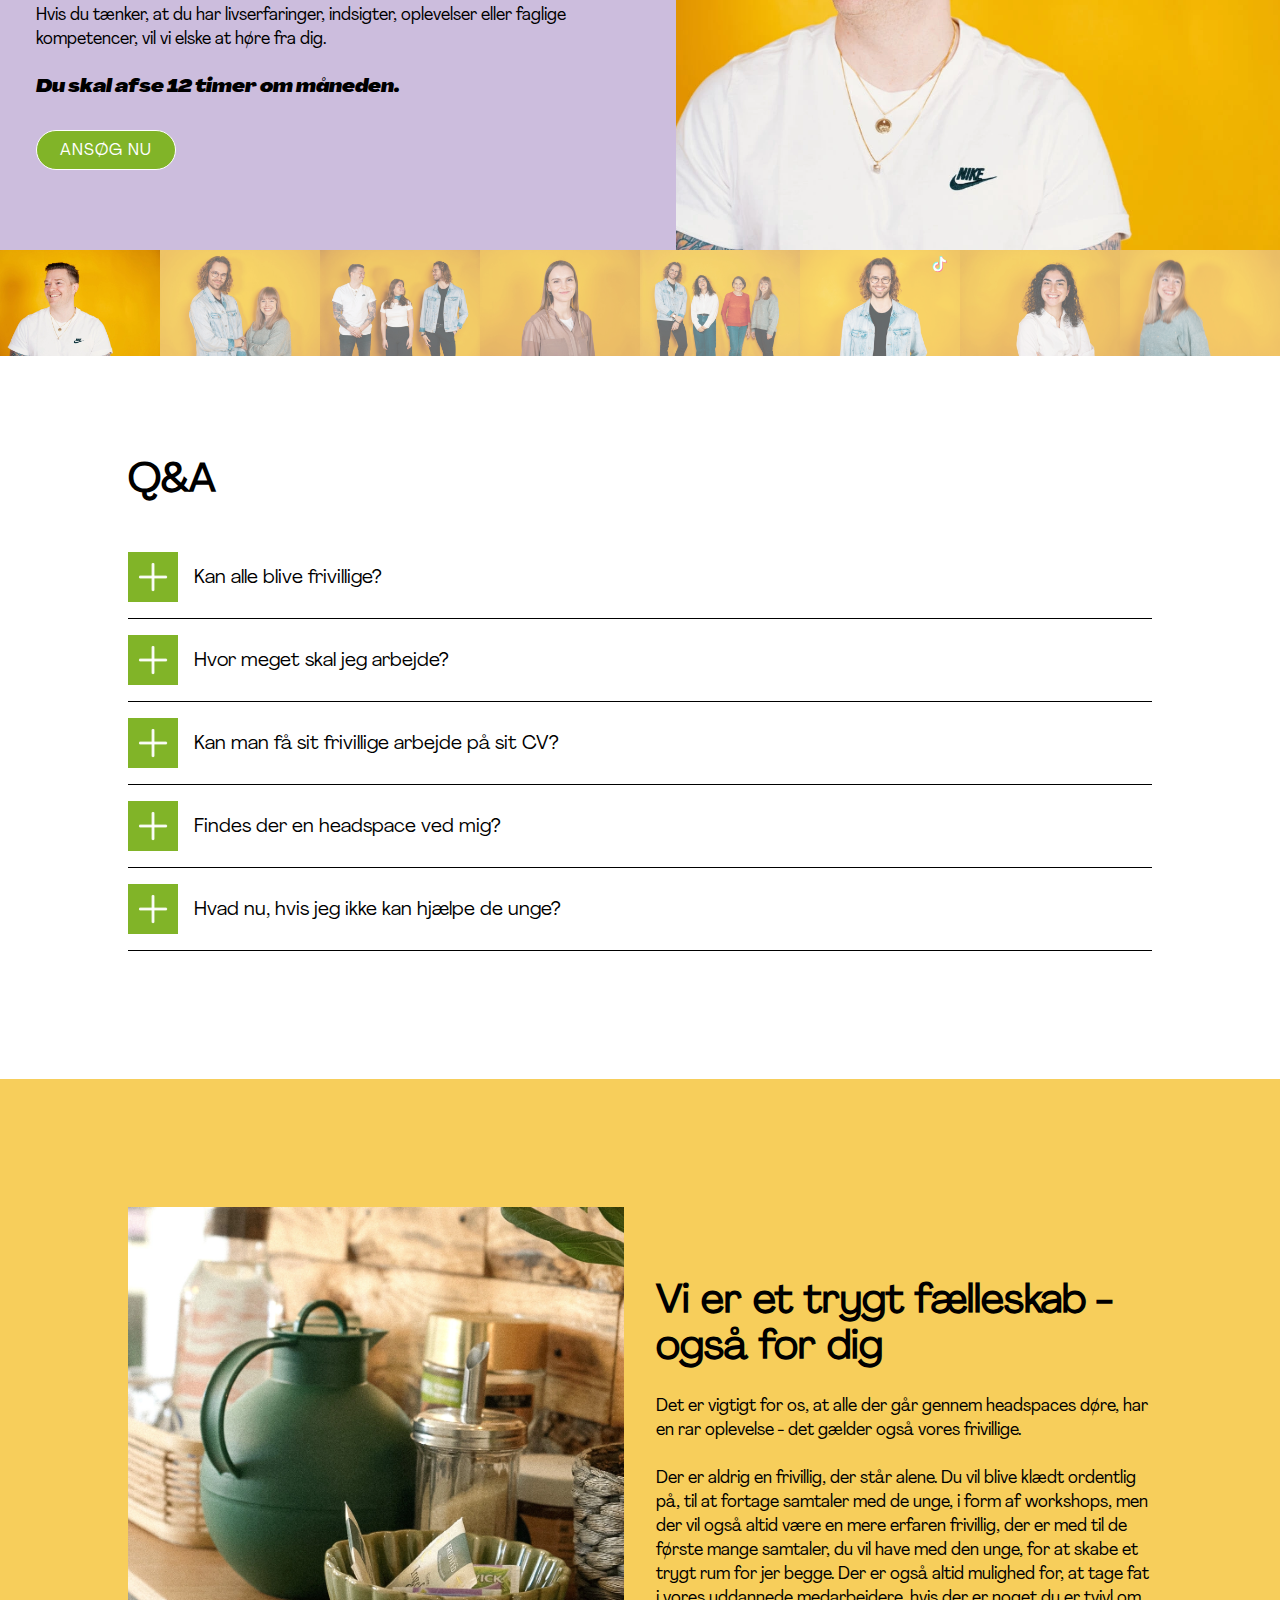
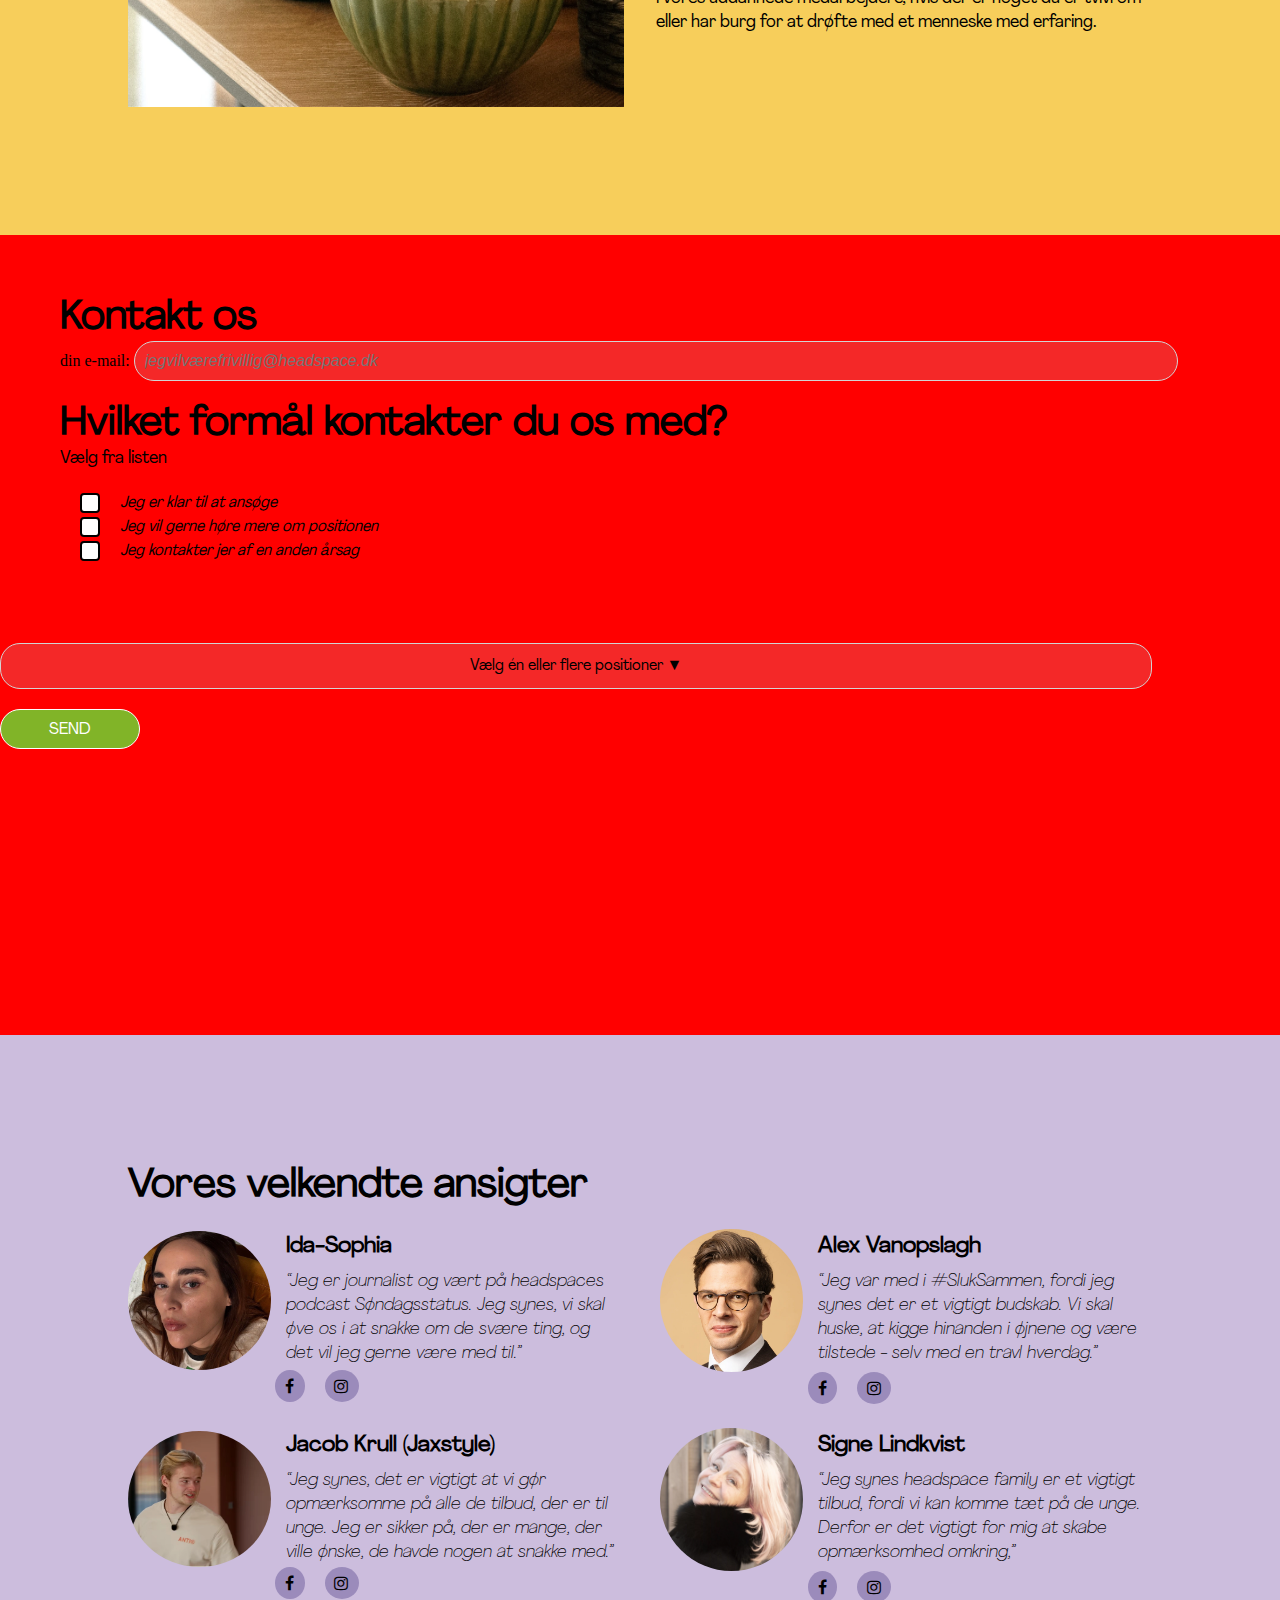
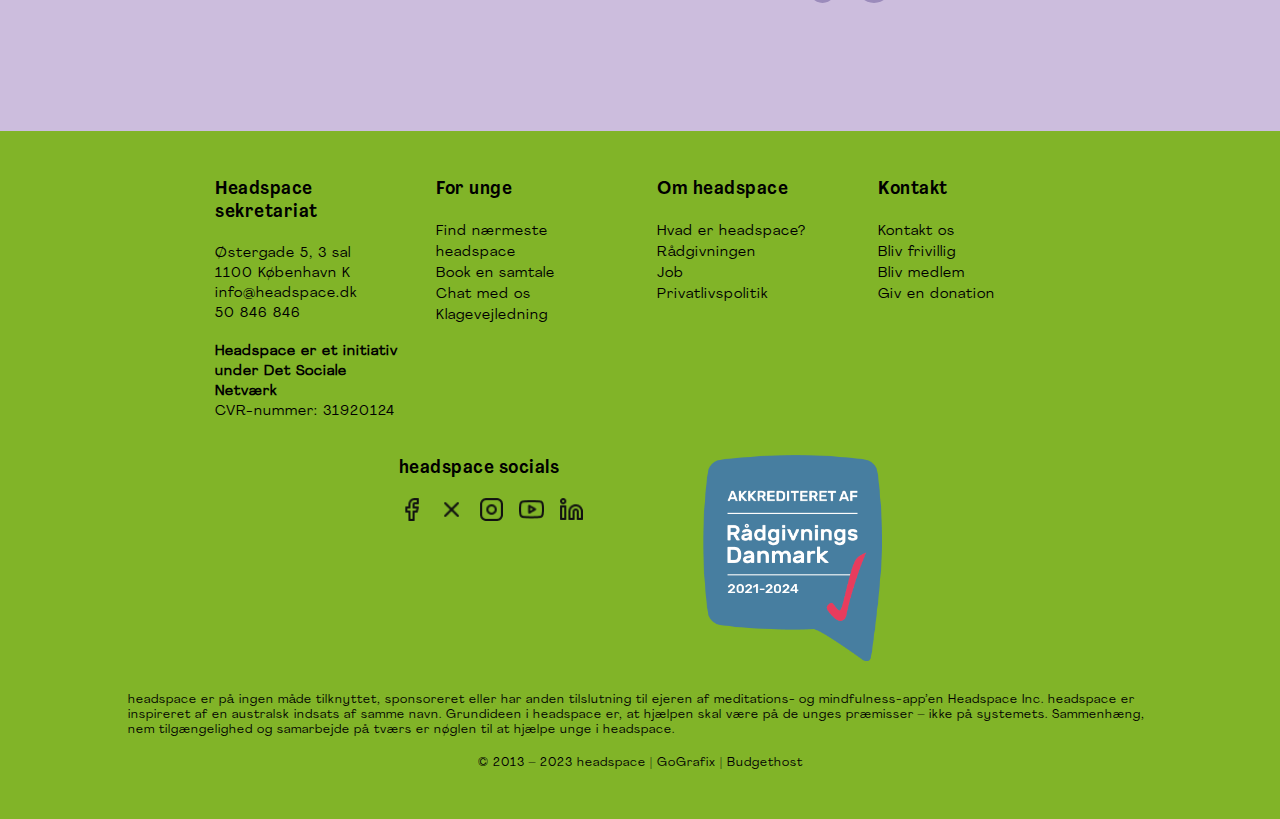
==== commit 056ef715: "some fix" ====
--- a/index.html
+++ b/index.html
@@ -647,8 +647,12 @@
                         </div>
                     </div>        
                     <div class="some-box__influencer--icons">
-                        <a href="https://www.linkedin.com/in/alberte-absalonsen-7b5b8a224/" class="fa fa-facebook"></a>
-                        <a href="https://www.instagram.com/alberte_absalonsen/" class="fa fa-instagram"></a>
+                        <div>
+                            <a href="#" class="fa fa-facebook"></a>
+                        </div>
+                        <div>
+                            <a href="#" class="fa fa-instagram"></a>
+                        </div>
                     </div>
                 </div>
 
@@ -667,8 +671,12 @@
                         </div>
                     </div>        
                     <div class="some-box__influencer--icons">
-                        <a href="https://www.linkedin.com/in/alberte-absalonsen-7b5b8a224/" class="fa fa-facebook"></a>
-                        <a href="https://www.instagram.com/alberte_absalonsen/" class="fa fa-instagram"></a>
+                        <div>
+                            <a href="#" class="fa fa-facebook"></a>
+                        </div>
+                        <div>
+                            <a href="#" class="fa fa-instagram"></a>
+                        </div>
                     </div>
                 </div>
 
@@ -686,8 +694,12 @@
                         </div>
                     </div>        
                     <div class="some-box__influencer--icons">
-                        <a href="https://www.linkedin.com/in/alberte-absalonsen-7b5b8a224/" class="fa fa-facebook"></a>
-                        <a href="https://www.instagram.com/alberte_absalonsen/" class="fa fa-instagram"></a>
+                        <div>
+                            <a href="#" class="fa fa-facebook"></a>
+                        </div>
+                        <div>
+                            <a href="#" class="fa fa-instagram"></a>
+                        </div>
                     </div>
                 </div>
 
@@ -705,8 +717,12 @@
                         </div>
                     </div>        
                     <div class="some-box__influencer--icons">
-                        <a href="https://www.linkedin.com/in/alberte-absalonsen-7b5b8a224/" class="fa fa-facebook"></a>
-                        <a href="https://www.instagram.com/alberte_absalonsen/" class="fa fa-instagram"></a>
+                        <div>
+                            <a href="#" class="fa fa-facebook"></a>
+                        </div>
+                        <div>
+                            <a href="#" class="fa fa-instagram"></a>
+                        </div>
                     </div>
                 </div>
             </div>
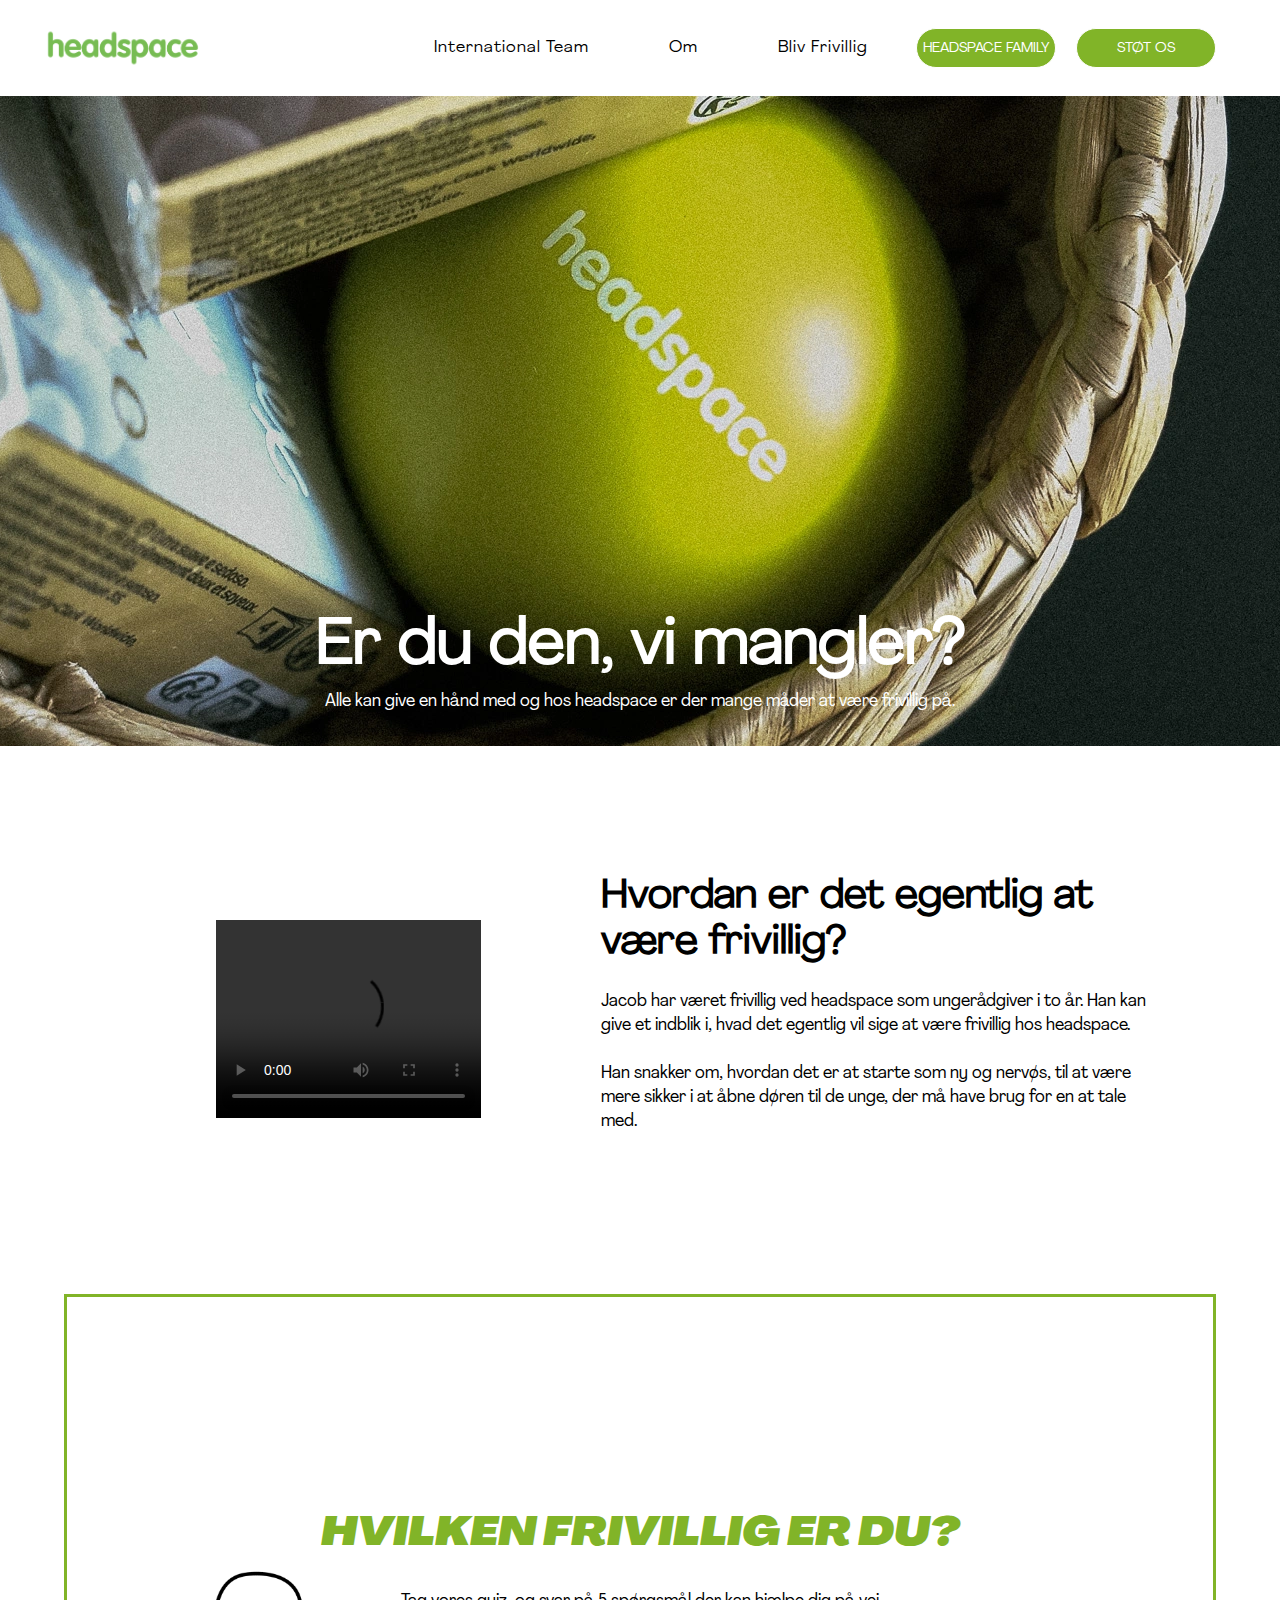
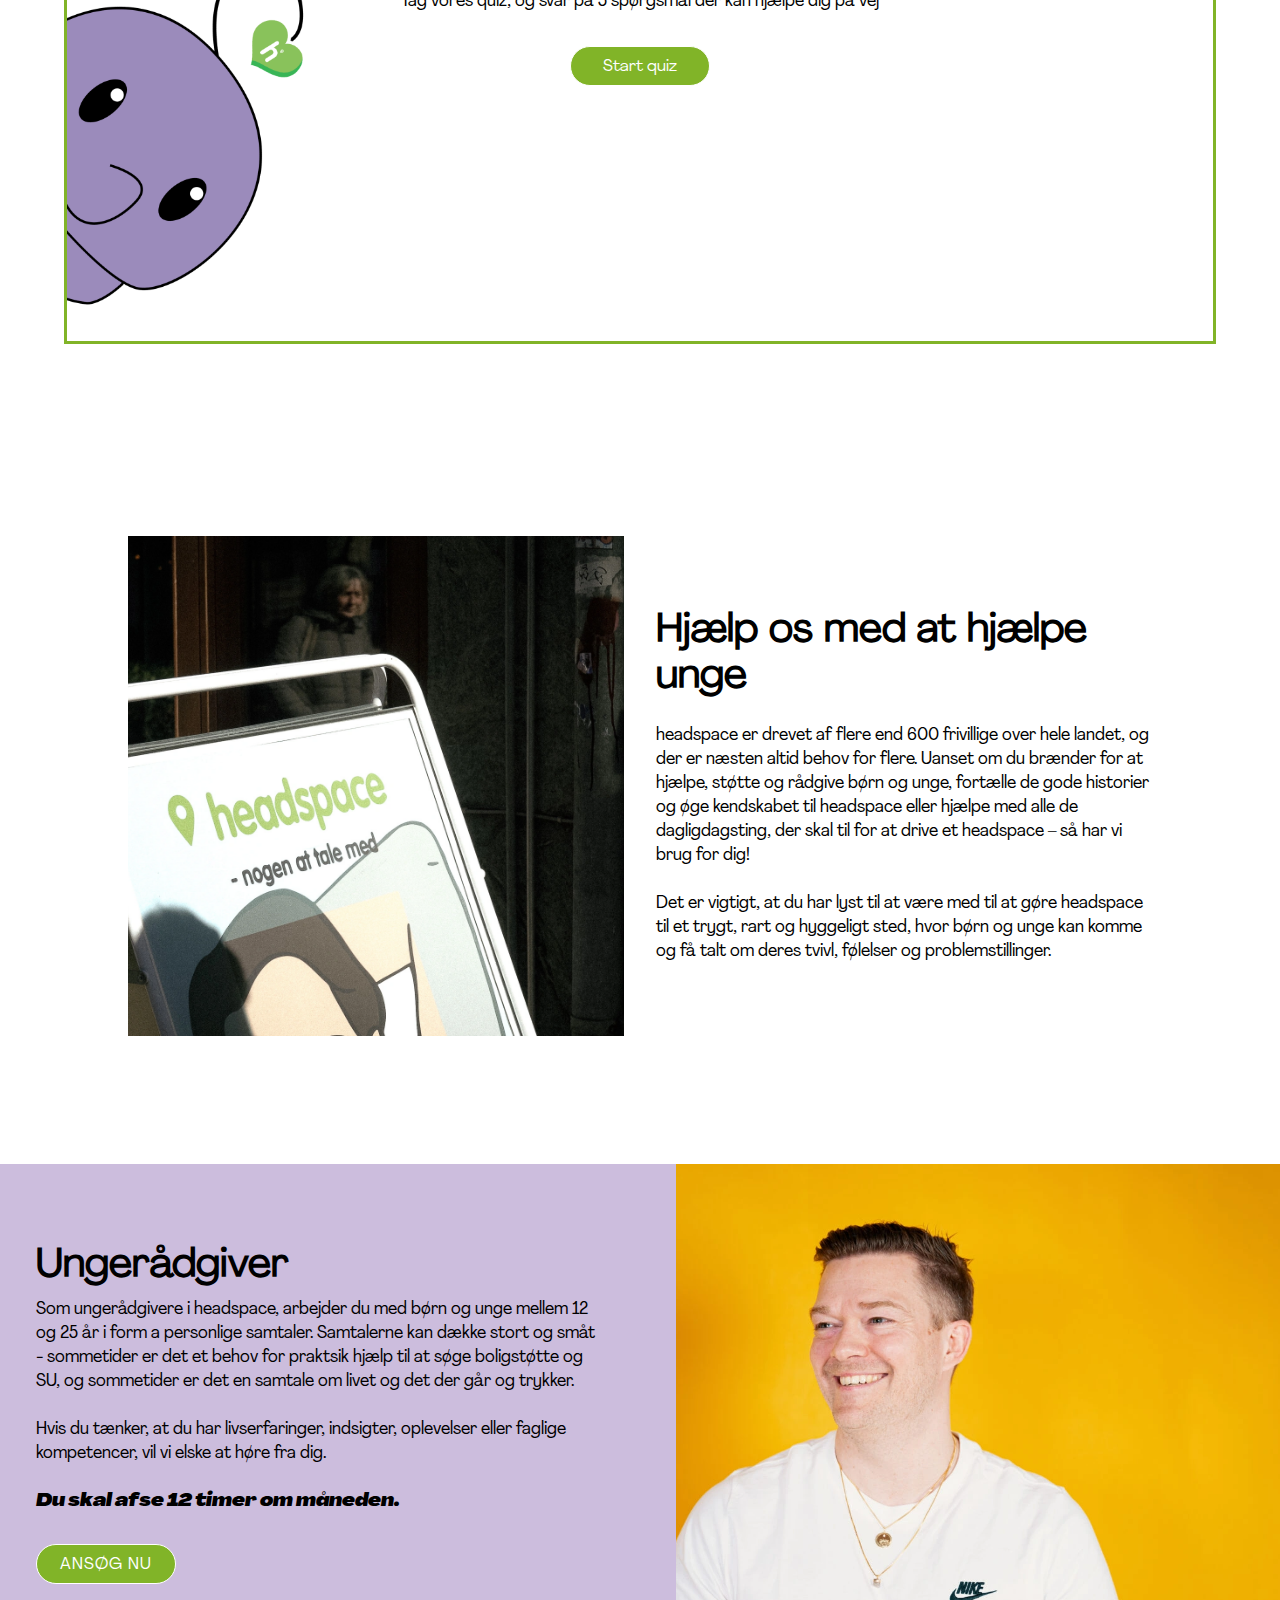
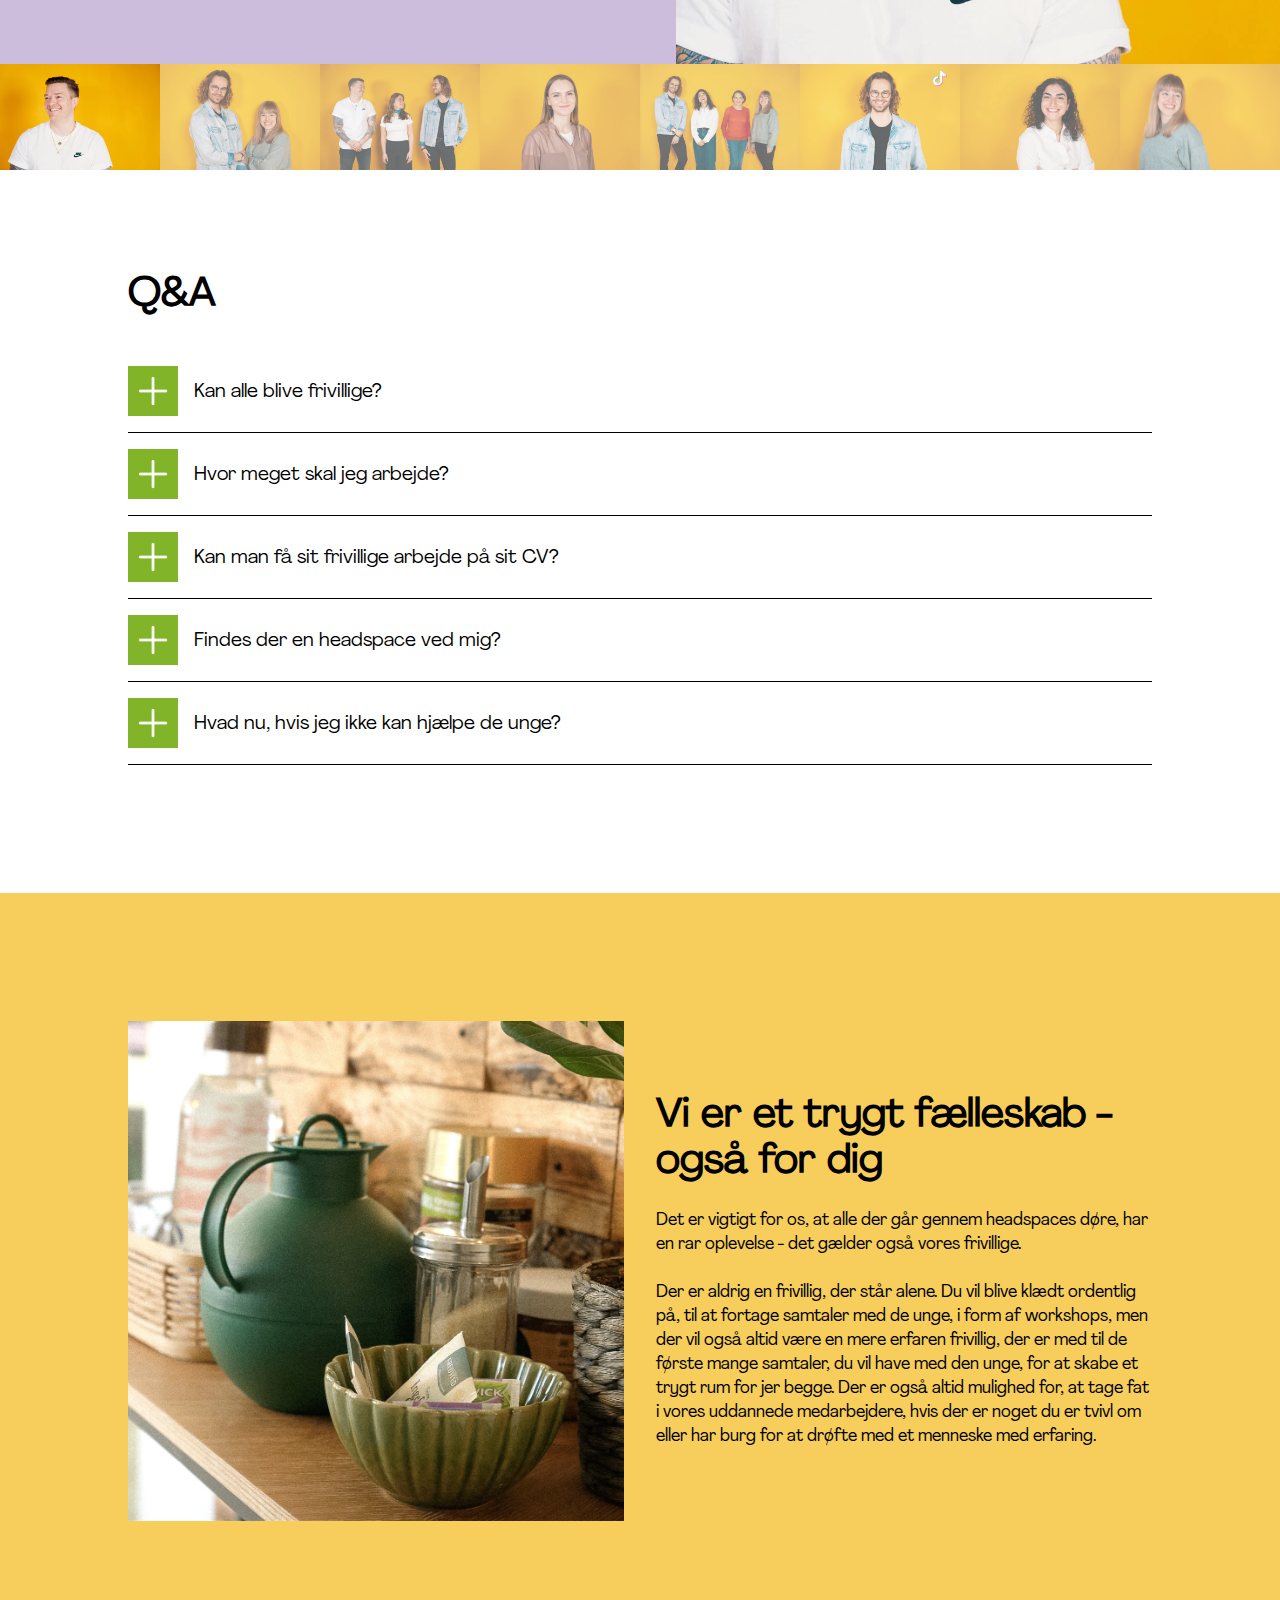
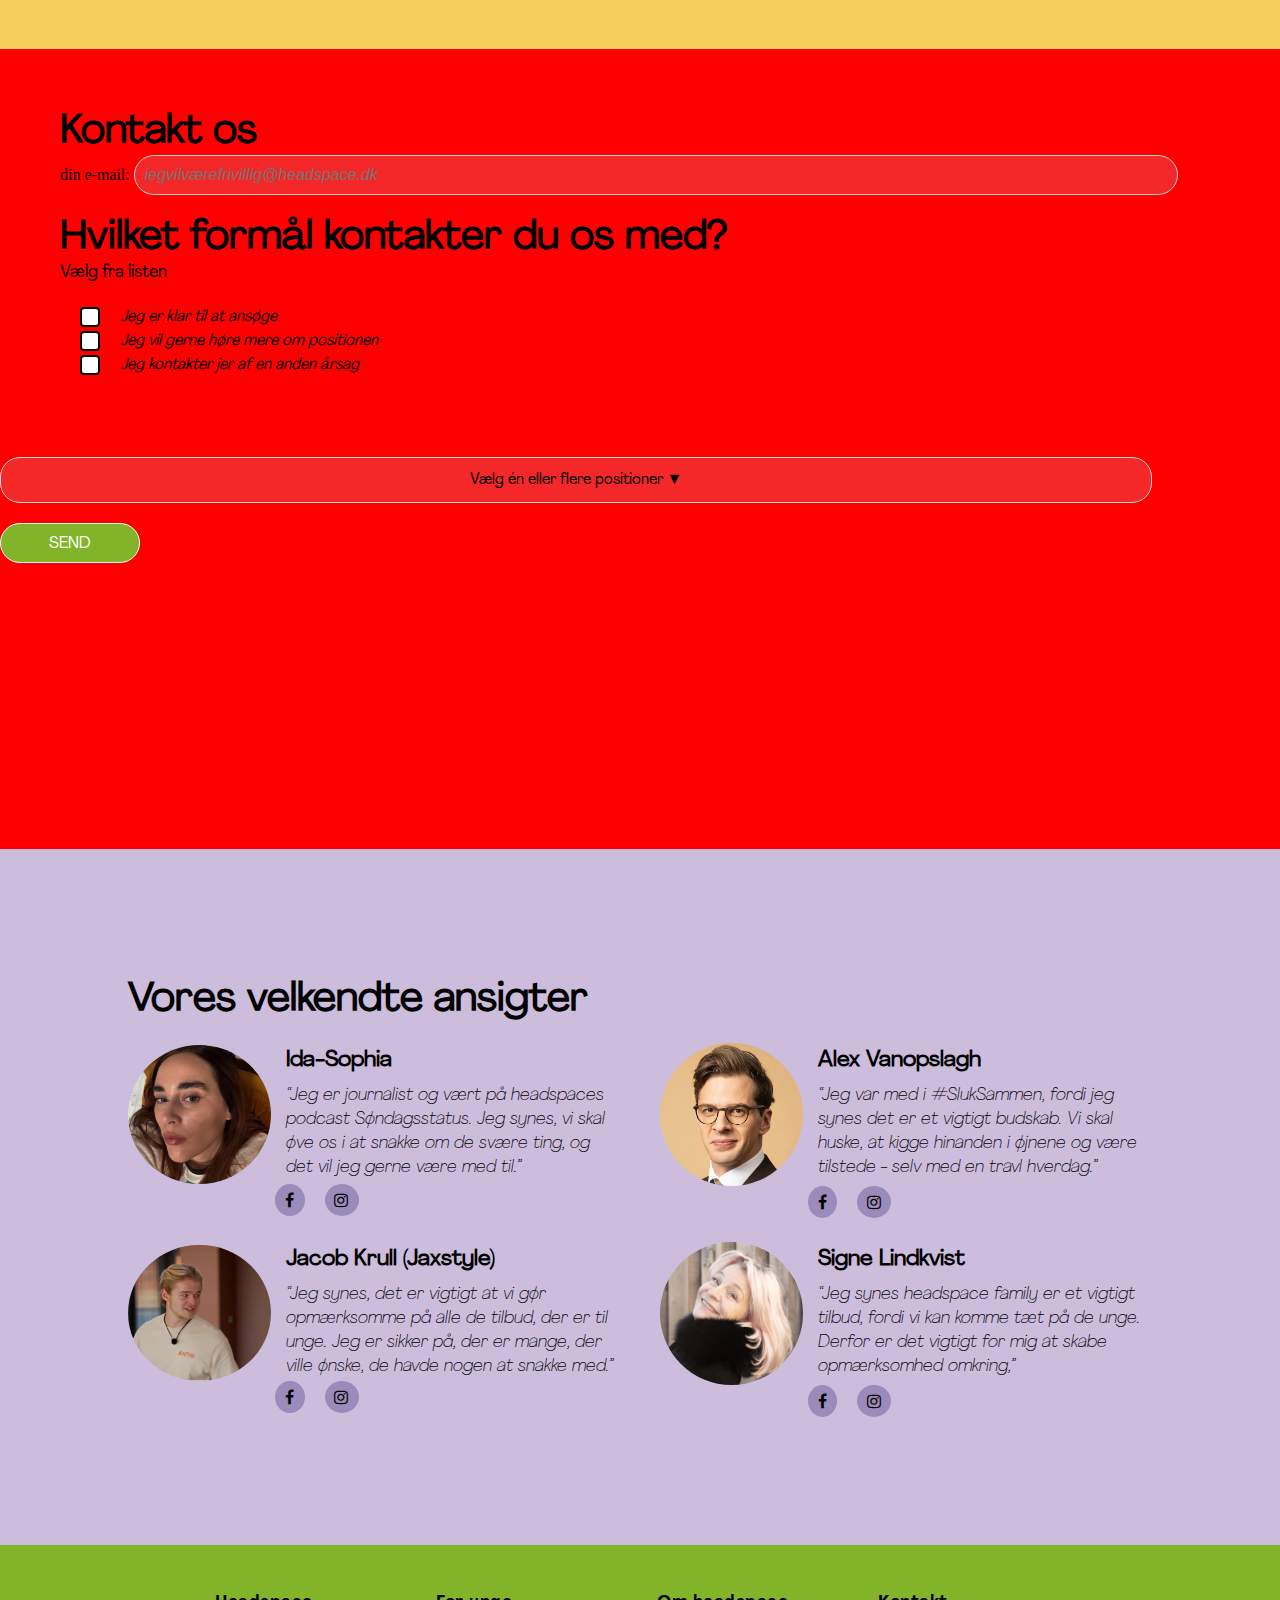
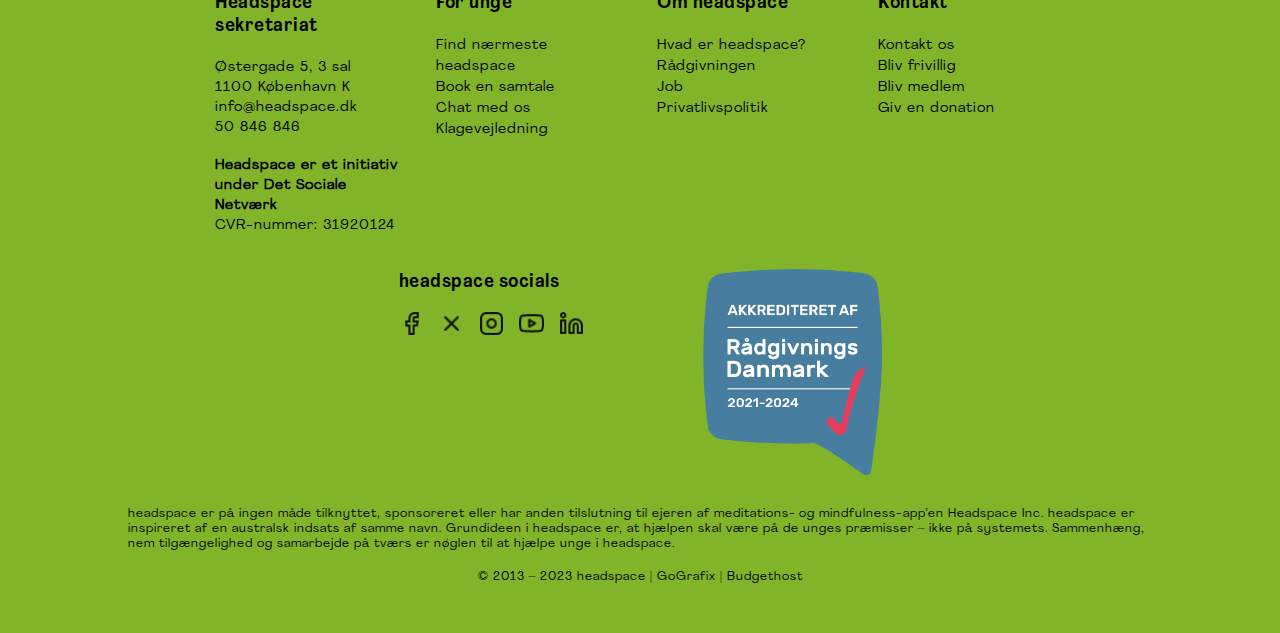
==== commit c5a7a0bc: "fixed css quiz" ====
--- a/index.html
+++ b/index.html
@@ -157,26 +157,28 @@
     
             <div id="quiz-question-card" class="quiz-card">
                 <div class="quiz-card-wrapper">
-                    <h2 class="quiz-card-title">HVILKEN FRIVILLIG ER DU?</h2>
-                    <h3 id="quiz-question" class="quiz-card-question">Indlæser...</h3>                
-                    <form id="form-question" class="quiz-card-options"></form>
-    
-                    <div class="quiz-card-bottom-wrapper">
-                        <button class="cta-button" id="quiz-back-btn">Knap</button>
-                        <div class="quiz-bottom-dot-wrapper">
-                            <span class="quiz-bottom-dot"></span>
-                            <span class="quiz-bottom-dot"></span>
-                            <span class="quiz-bottom-dot"></span>
-                            <span class="quiz-bottom-dot"></span>
-                            <span class="quiz-bottom-dot"></span>
-                        </div>
-                        <button class="cta-button" id="quiz-forward-btn">Knap</button>
+                    <div class="quiz-card-wrapper--inner">
+                        <h2 class="quiz-card-title">HVILKEN FRIVILLIG ER DU?</h2>
+                        <h3 id="quiz-question" class="quiz-card-question">Indlæser...</h3>                
+                        <form id="form-question" class="quiz-card-options"></form>
+        
+                        <div class="quiz-card-bottom-wrapper">
+                            <button class="cta-button" id="quiz-back-btn">Knap</button>
+                            <div class="quiz-bottom-dot-wrapper">
+                                <span class="quiz-bottom-dot"></span>
+                                <span class="quiz-bottom-dot"></span>
+                                <span class="quiz-bottom-dot"></span>
+                                <span class="quiz-bottom-dot"></span>
+                                <span class="quiz-bottom-dot"></span>
+                            </div>
+                            <button class="cta-button" id="quiz-forward-btn">Knap</button>
+                        </div>
                     </div>
                 </div>
             </div>
     
             <div id="quiz-end-card">
-                <div class="">
+                <div class="quiz-end-card-wrapper">
                     <h2 class="quiz-card-title">DIG KUNNE VI GODT BRUGE!</h2>
                     <p class="quiz-end-text">Du ville måske passe perfekt ind som frivillig på disse områder af headspace:</p>
                     <ul class="quiz-end-ul">
--- a/main.css
+++ b/main.css
@@ -353,9 +353,10 @@
 
 /*SECTION 2 - QUIZ */
 .section-2 {
-    width: 100%;
-    height: 100vh;
-    background-color: red;
+    width: 90%;
+    height: 650px;
+    margin: 5%;
+    border: 3px solid #81b428;
 }
 
 .quiz-wrapper {
@@ -364,11 +365,11 @@
     align-items: flex-start;
     padding: 2.5rem;
     padding-top: 3.7rem;
-    height: 100vh;
+    height: 100%;
     background-image: url('images/Hoptimist.png');
     background-repeat: no-repeat;
-    background-size: 45%;
-    background-position: 0% 94%;
+    background-size: 230px;
+    background-position: 0% 90%;
 }
 
 .quiz-title {
@@ -392,16 +393,22 @@
 .quiz-card {
     display: flex;
     justify-content: center;
-    align-items: flex-start;
+    align-items: center;
     padding: 0.5rem;
-    padding-top: 2rem;
-    height: 100vh;
+    height: 100%;
     display: none;
-    background-color: coral;
+}
+
+.quiz-card .cta-button {
+    width: 90px;
 }
 
 .quiz-card-wrapper {
     padding: 1.4rem;
+    display: flex;
+    justify-content: center;
+    align-items: center;
+
 }
 
 .quiz-card-bottom-wrapper{
@@ -452,10 +459,12 @@
 }
 
 #quiz-end-card {
-    padding: 2.5rem;
-    padding-top: 3.7rem;
-    height: 100vh;
+    padding: 2rem;
+    height: 100%;
     display: none;
+
+    justify-content: center;
+    align-items: center;
 }
 
 .quiz-end-text {
@@ -494,7 +503,7 @@
 }
 
 .quiz-end-form-email {
-    width: 70%;
+    width: 90%;
     padding: 0.5rem 1.2rem;
     height: 35px;
     border-radius: 400px;
@@ -1148,6 +1157,48 @@
 
     /*SECTION 2 - QUIZ */
 
+    .quiz-wrapper {
+        display: flex;
+        justify-content: center;
+        align-items: center;
+        padding-top: 0;
+
+        background-image: url(images/Hoptimist.png);
+        background-repeat: no-repeat;
+        background-size: 200px;
+        background-position: 0% 90%;
+    }
+
+    .quiz-card-wrapper {
+        width: 90%;
+    }
+
+    .textfield {
+        display: flex;
+        flex-direction: column;
+        justify-content: center;
+        align-items: center;
+    }
+
+    .quiz-card-wrapper {
+        width: 80%;
+        height: 500px;
+
+        display: flex;
+        flex-direction: column;
+        justify-content: center;
+        align-items: center;
+    }
+
+    .quiz-card-wrapper--inner {
+        width: 100%;
+    }
+
+    .quiz-end-form {
+        display: flex;
+        justify-content: space-between;
+    }
+
     /*SECTION 3 - INFO */
     .section-3 {
         flex-direction: row-reverse;
@@ -1414,6 +1465,37 @@
     }
 
     /*SECTION 2 - QUIZ */
+
+    .quiz-wrapper {
+        display: flex;
+        justify-content: center;
+        align-items: center;
+        background-size: 270px;
+        background-position: 0% 90%;
+    }
+
+    .quiz-card-wrapper {
+        width: 80%;
+        height: 500px;
+    }
+
+    .quiz-card-wrapper--inner {
+        width: 100%;
+    }
+
+    .quiz-end-form {
+        display: flex;
+        justify-content: space-between;
+    }
+
+    .quiz-title, .quiz-card-title {
+        font-size: 40px;
+    }
+
+    .textfield {
+        margin-top: 0px;
+    }
+
     /*SECTION 3 - INFO */
     .section-3 {
         padding: 8rem;
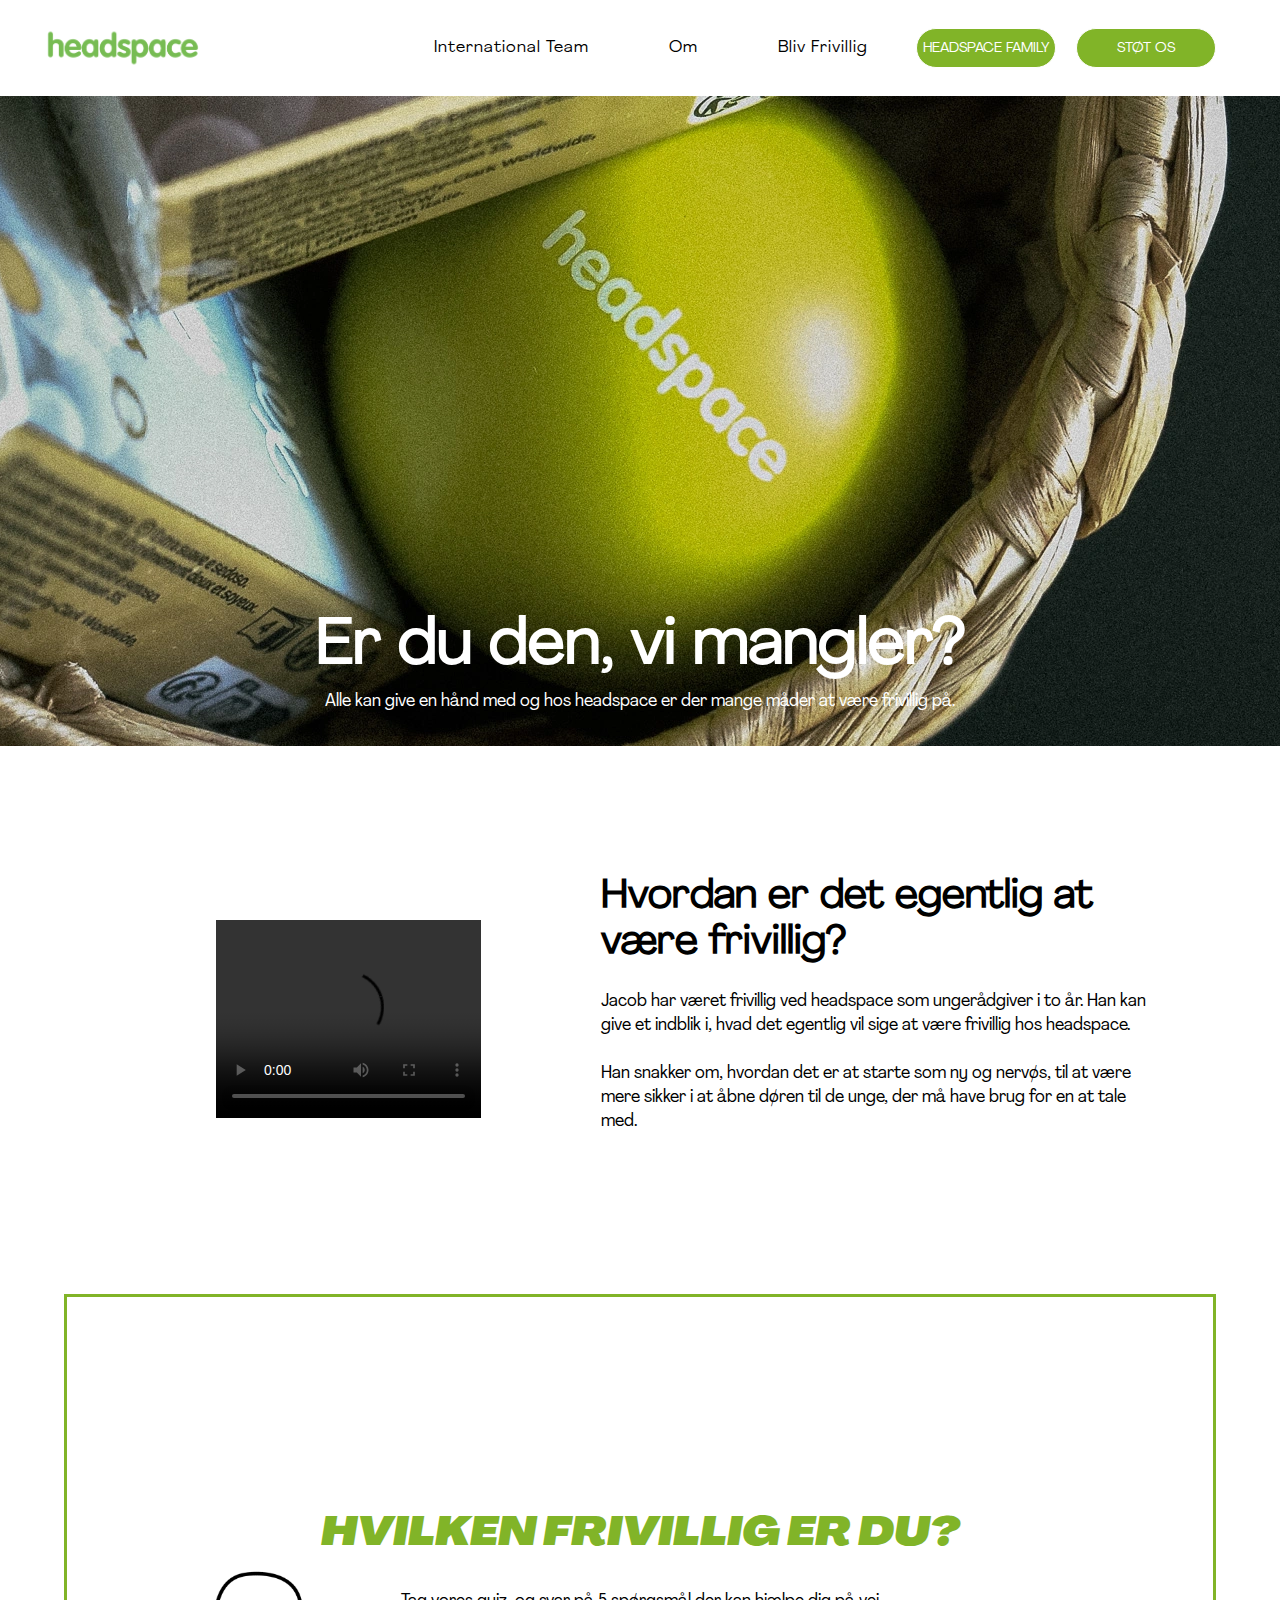
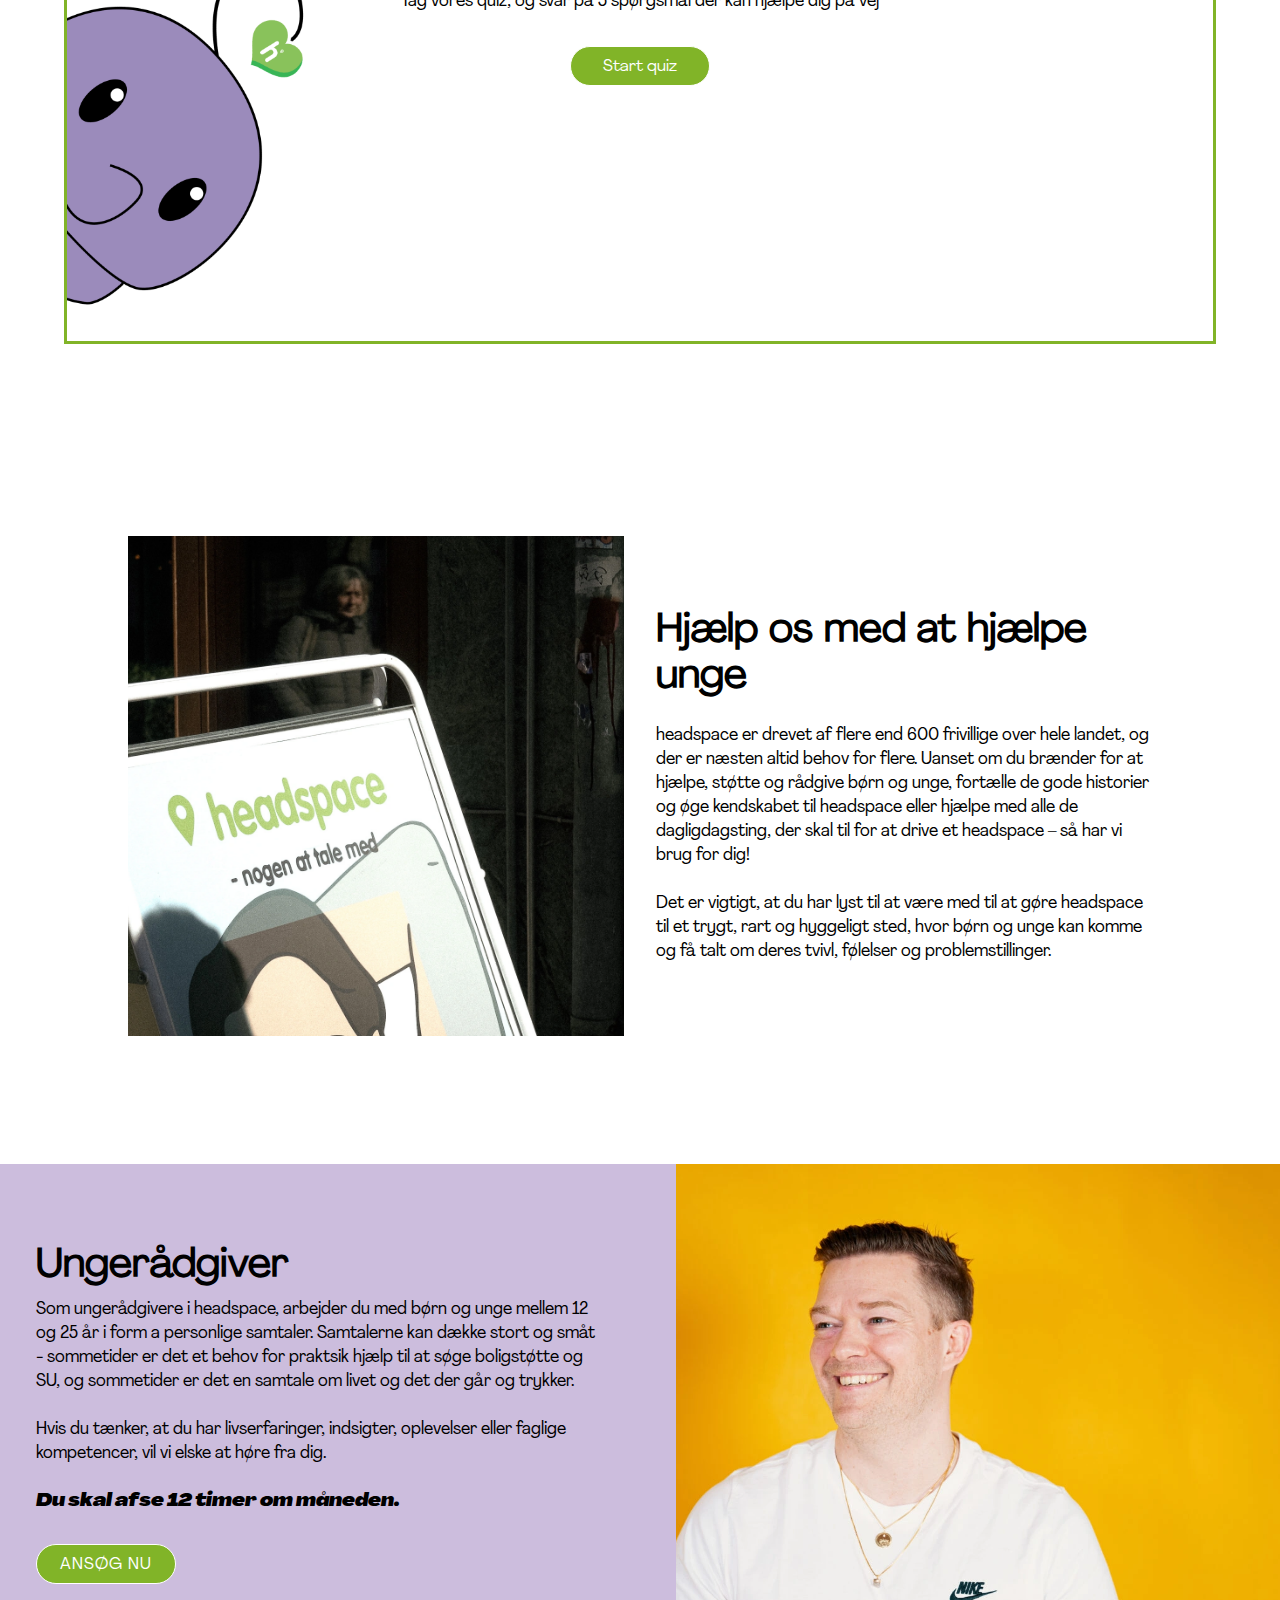
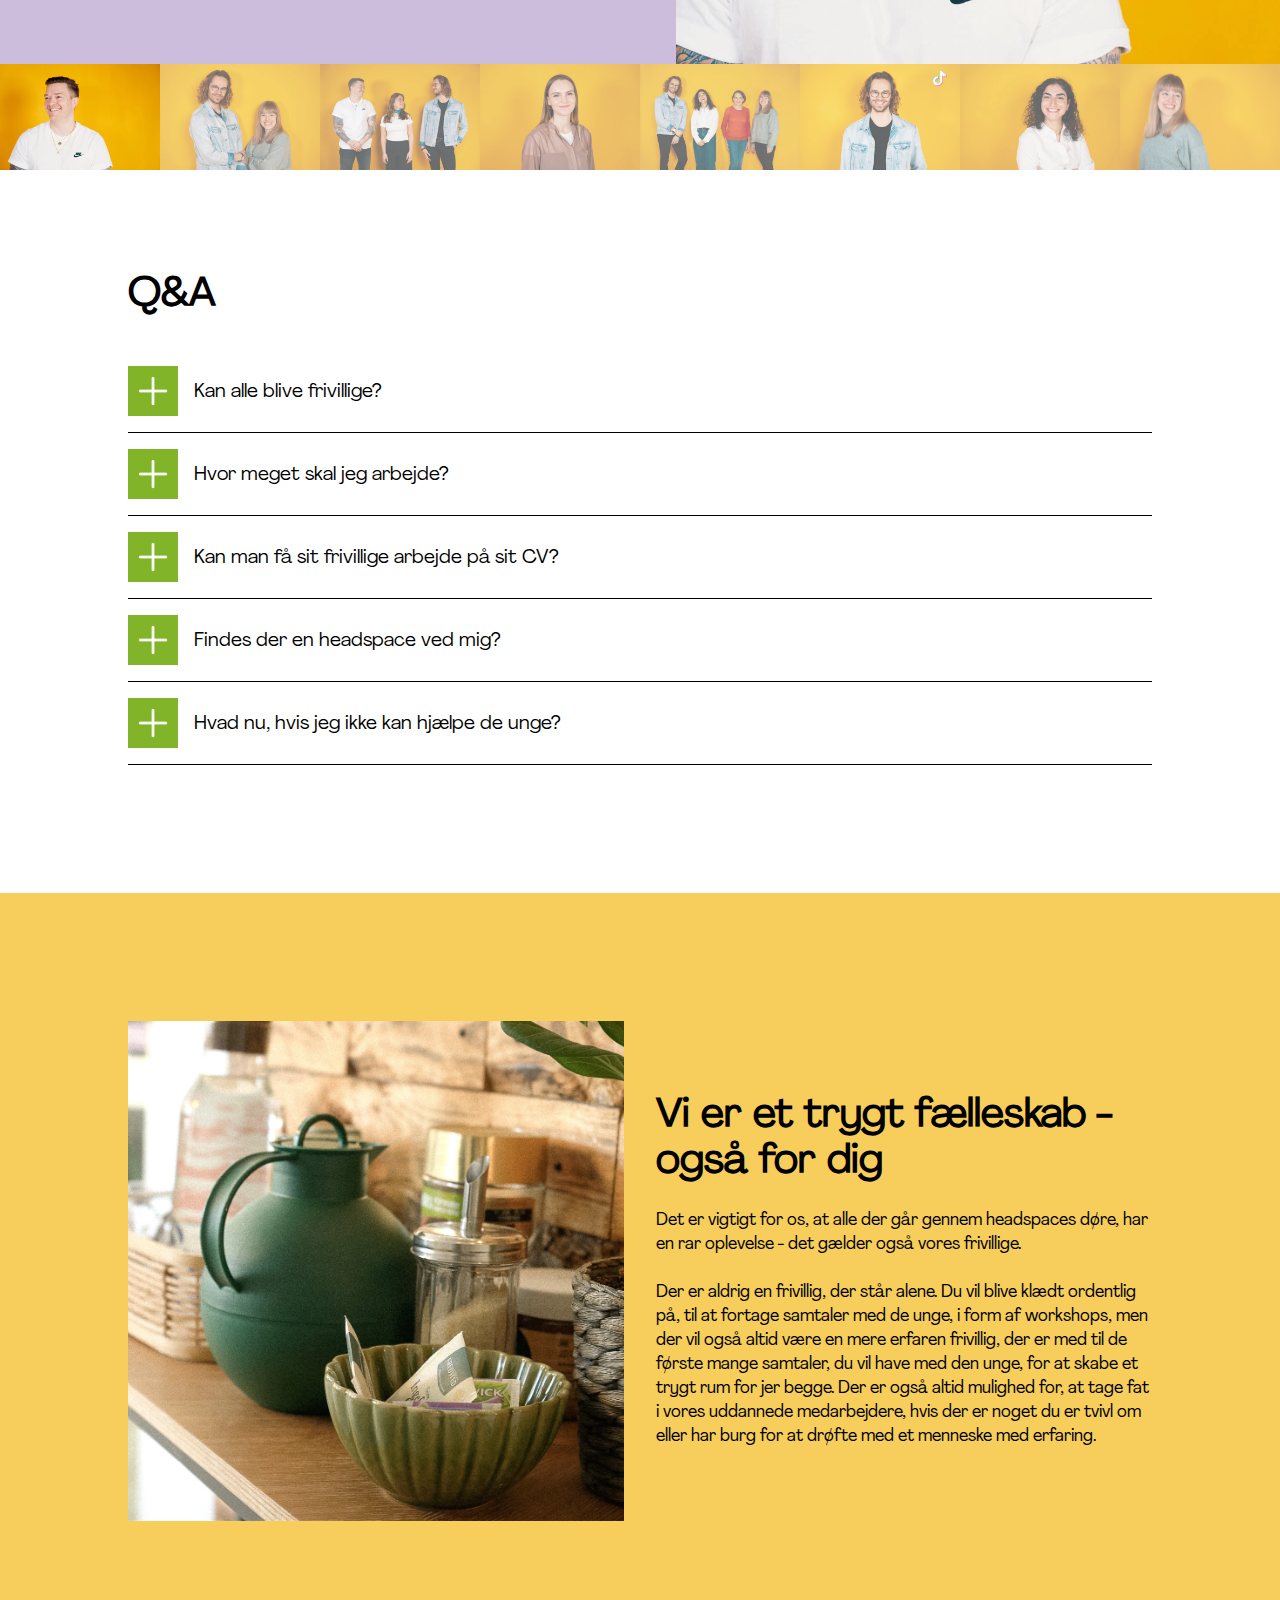
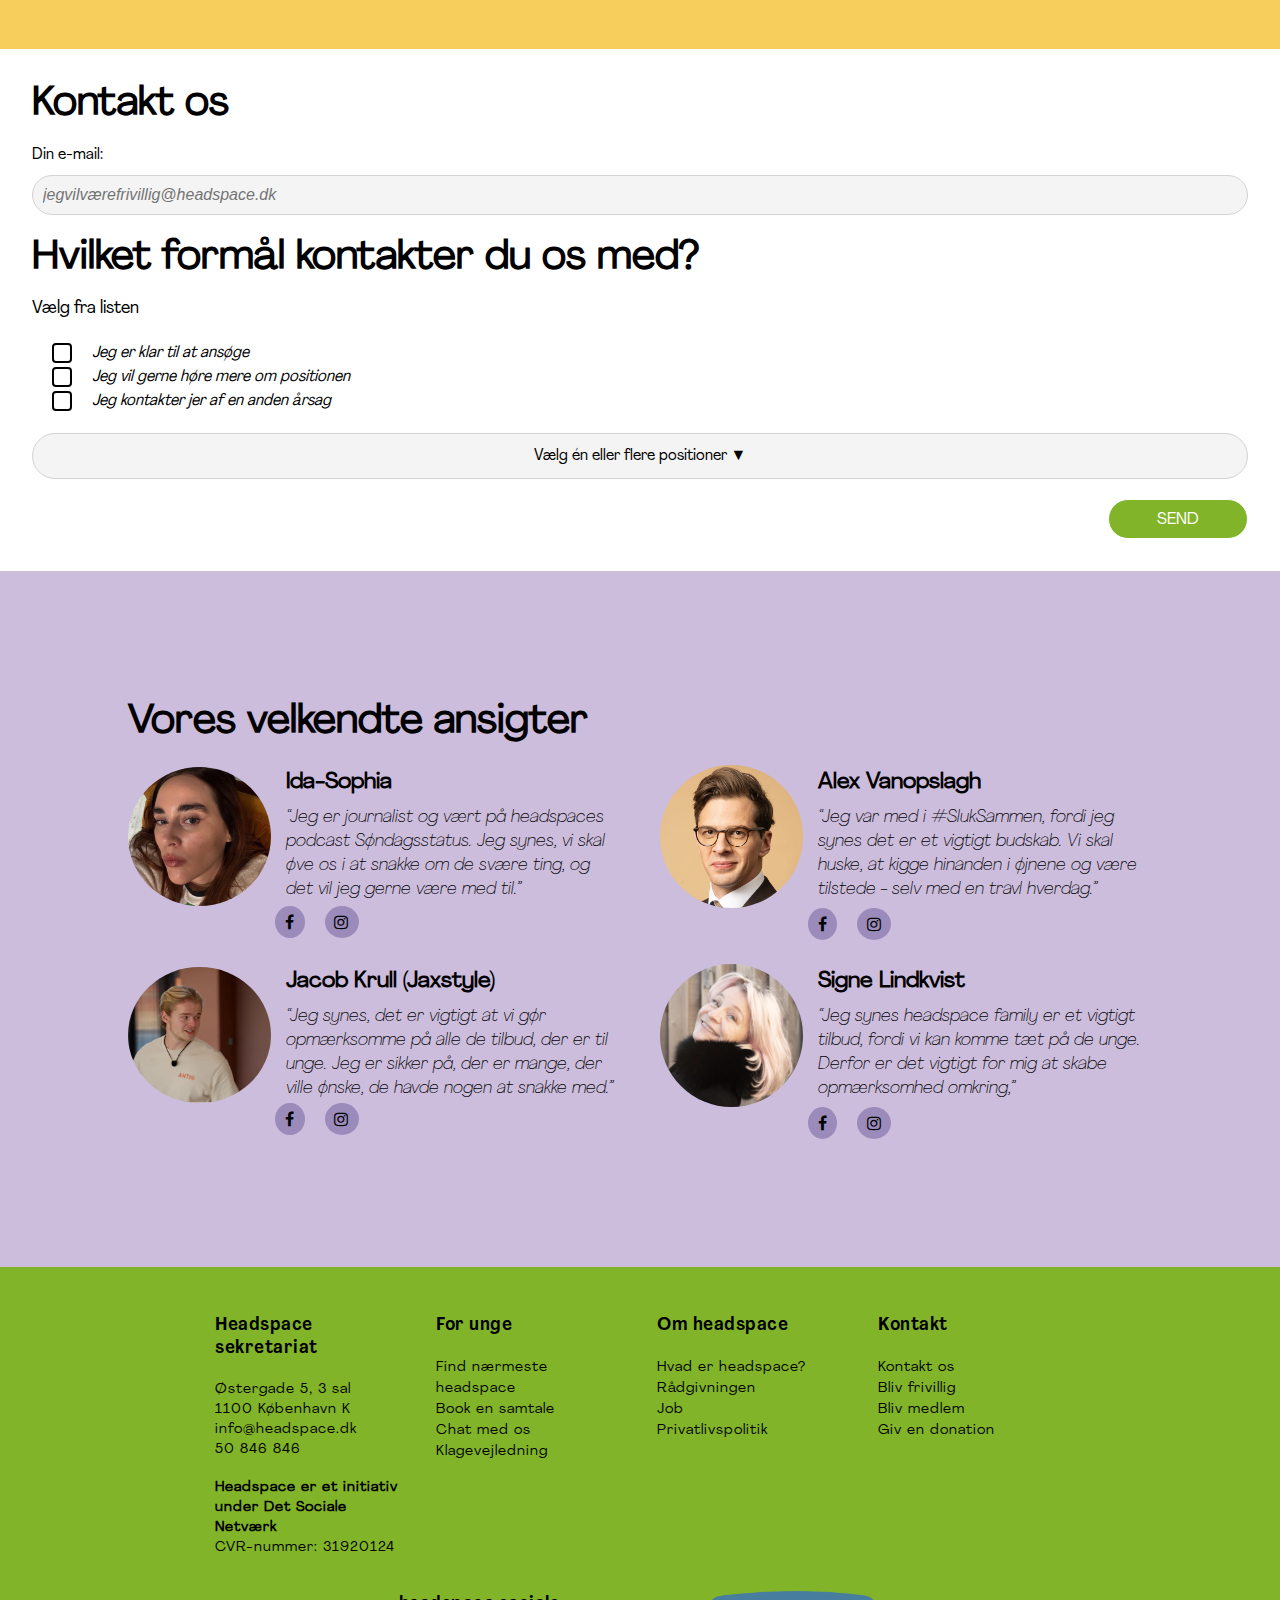
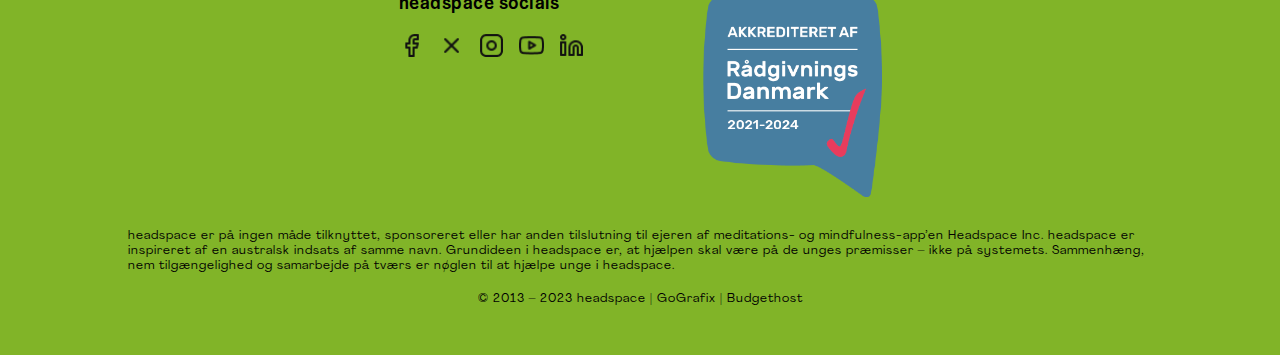
==== commit b11439d8: "kontaktform working on" ====
--- a/index.html
+++ b/index.html
@@ -558,7 +558,7 @@
                     <form id="kontaktForm">
         
                         <div class="email__container">
-                        <label class="email-label" for="email">din e-mail:</label>
+                        <label class="email-label" for="email">Din e-mail:</label>
                         <input type="email" id="email" placeholder="jegvilværefrivillig@headspace.dk" required>
                         </div>
         
@@ -576,8 +576,8 @@
                                 <span class="radio"></span>Jeg kontakter jer af en anden årsag</label>
                         </div>
                     </form>
-                </div>
-            </div>
+                
+            
                 
                 <button type="button" class="positioner-button" id="togglePopup">Vælg én eller flere positioner ▼</button>
                 
@@ -628,7 +628,11 @@
                     
                 </div>
             </div>
-                <button type="submit" class="cta-button">SEND</button>
+                <div class="kontaktform-submit-btn-wrapper">
+                    <button type="submit" class="cta-button">SEND</button>
+                </div>
+            </div>
+            </div>
         </section>
 
         <!-- SOME INFLUENCERS -->
--- a/main.css
+++ b/main.css
@@ -750,22 +750,32 @@
 /* SECTION 7 - KONTAKTFORMULAR */
 .section-7 {
     width: 100%;
-    height: 800px;
-    background-color: red;
 }
 
 .kontakt-content-wrapper {
-    padding: 60px;
+    padding: 2rem;
+}
+
+.kontakt-content-wrapper h2 {
+    margin-bottom: 1rem;
+}
+
+.email-label {
+    font-family: "Agrandir-narrow";
+    font-size: 16px;
+    line-height: 24px;
+    color: #000;
 }
 
 .email__container input[type="email"] {
     background-color: rgba(200, 200, 200, 0.200);
-    width: 90%; 
+    width: 100%; 
     padding: 10px;
     margin: auto;
     border: 1px solid lightgray; 
     border-radius: 20px; 
     font-size: 16px;
+    margin-top: 0.5rem;
 }
 
 .email__container input[type="email"]::placeholder {
@@ -779,6 +789,11 @@
 .radios {
     margin-top: 20px;
     margin-bottom: 20px;
+}
+
+.kontaktform-submit-btn-wrapper {
+    display: flex;
+    justify-content: flex-end;
 }
 
 /*styling af popup*/
@@ -816,11 +831,6 @@
     font-size: 16px;
     line-height: 24px;
     color: #000;
-}
-
-.email-label {
-    padding-left: 0px;
-    font-style: normal;
 }
 
 /* Styling af radio-knapper */
@@ -887,9 +897,9 @@
 .positioner-button {
     background-color: rgba(200, 200, 200, 0.200);
     border: 1px solid lightgray; 
-    border-radius: 20px;
+    border-radius: 1000px;
     padding: 10px;
-    width: 90%;
+    width: 100%;
     margin-bottom: 20px;
 
     font-family: "Agrandir-narrow";
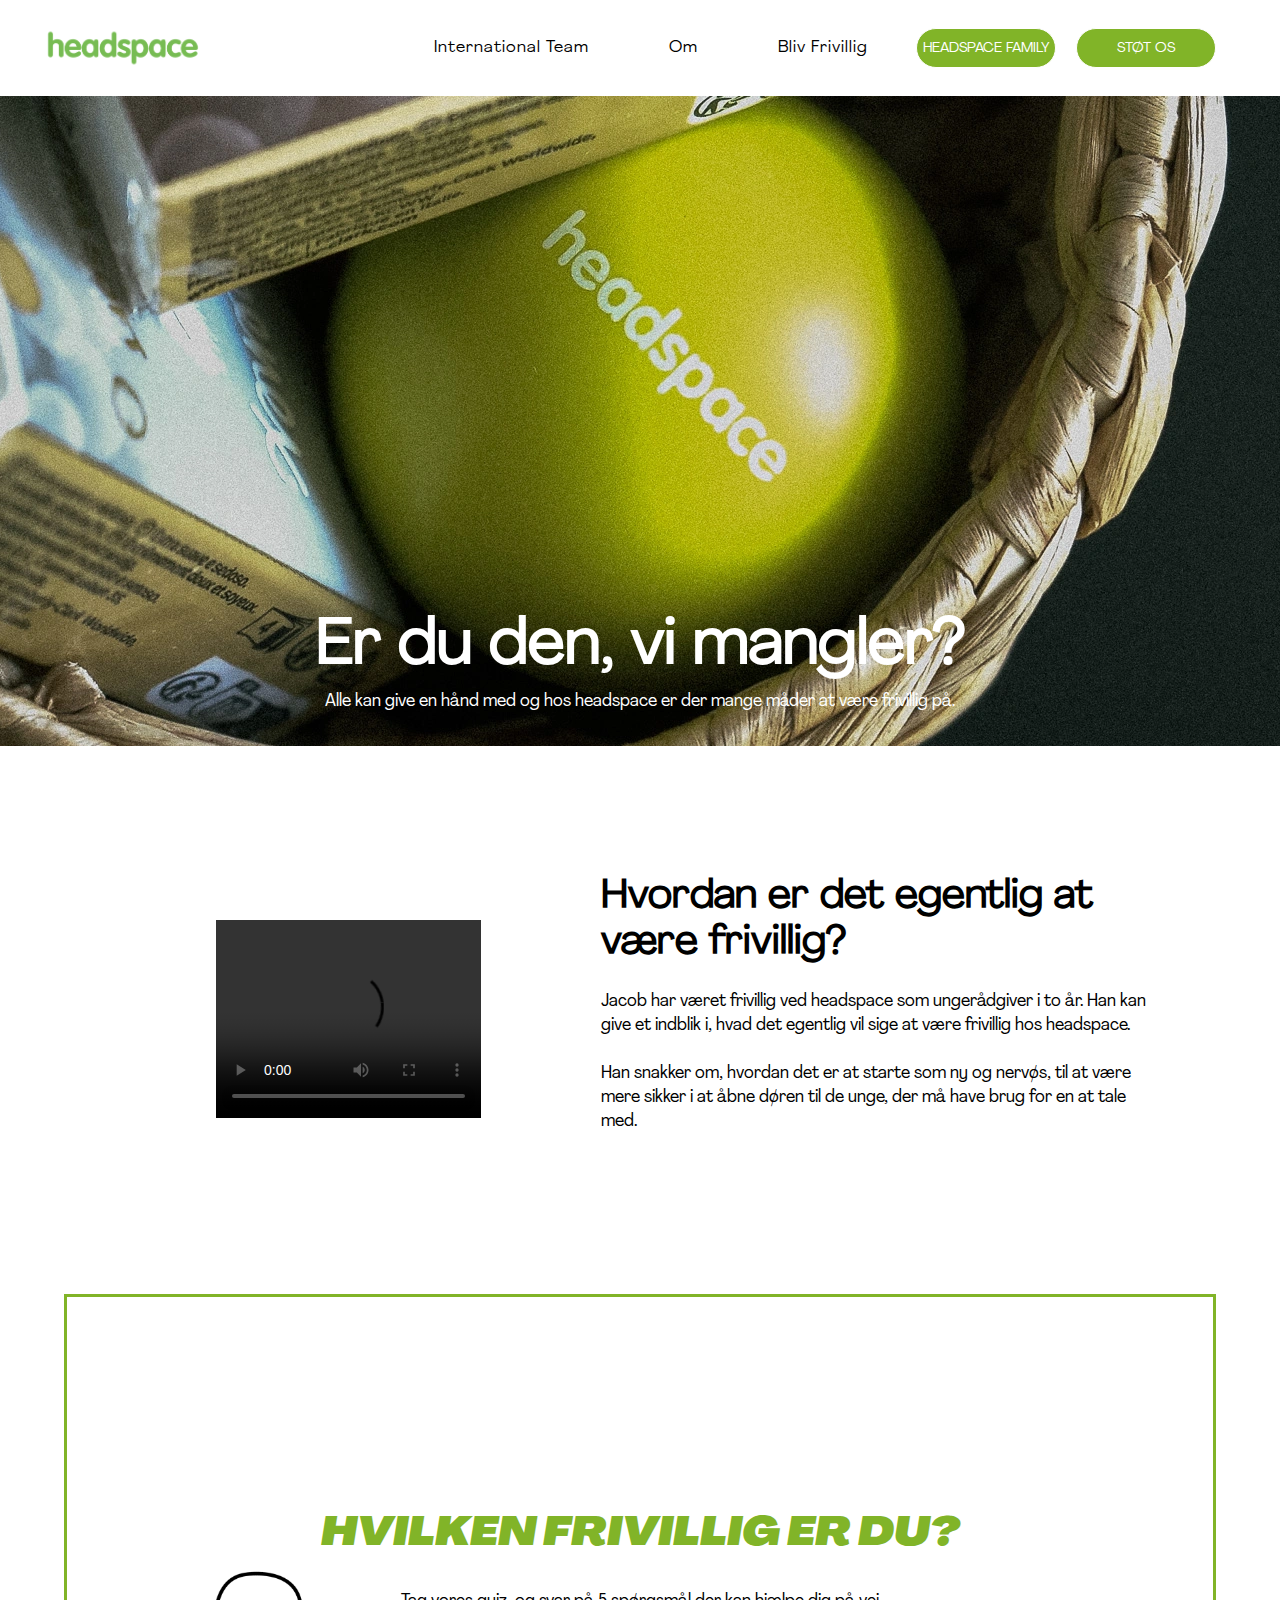
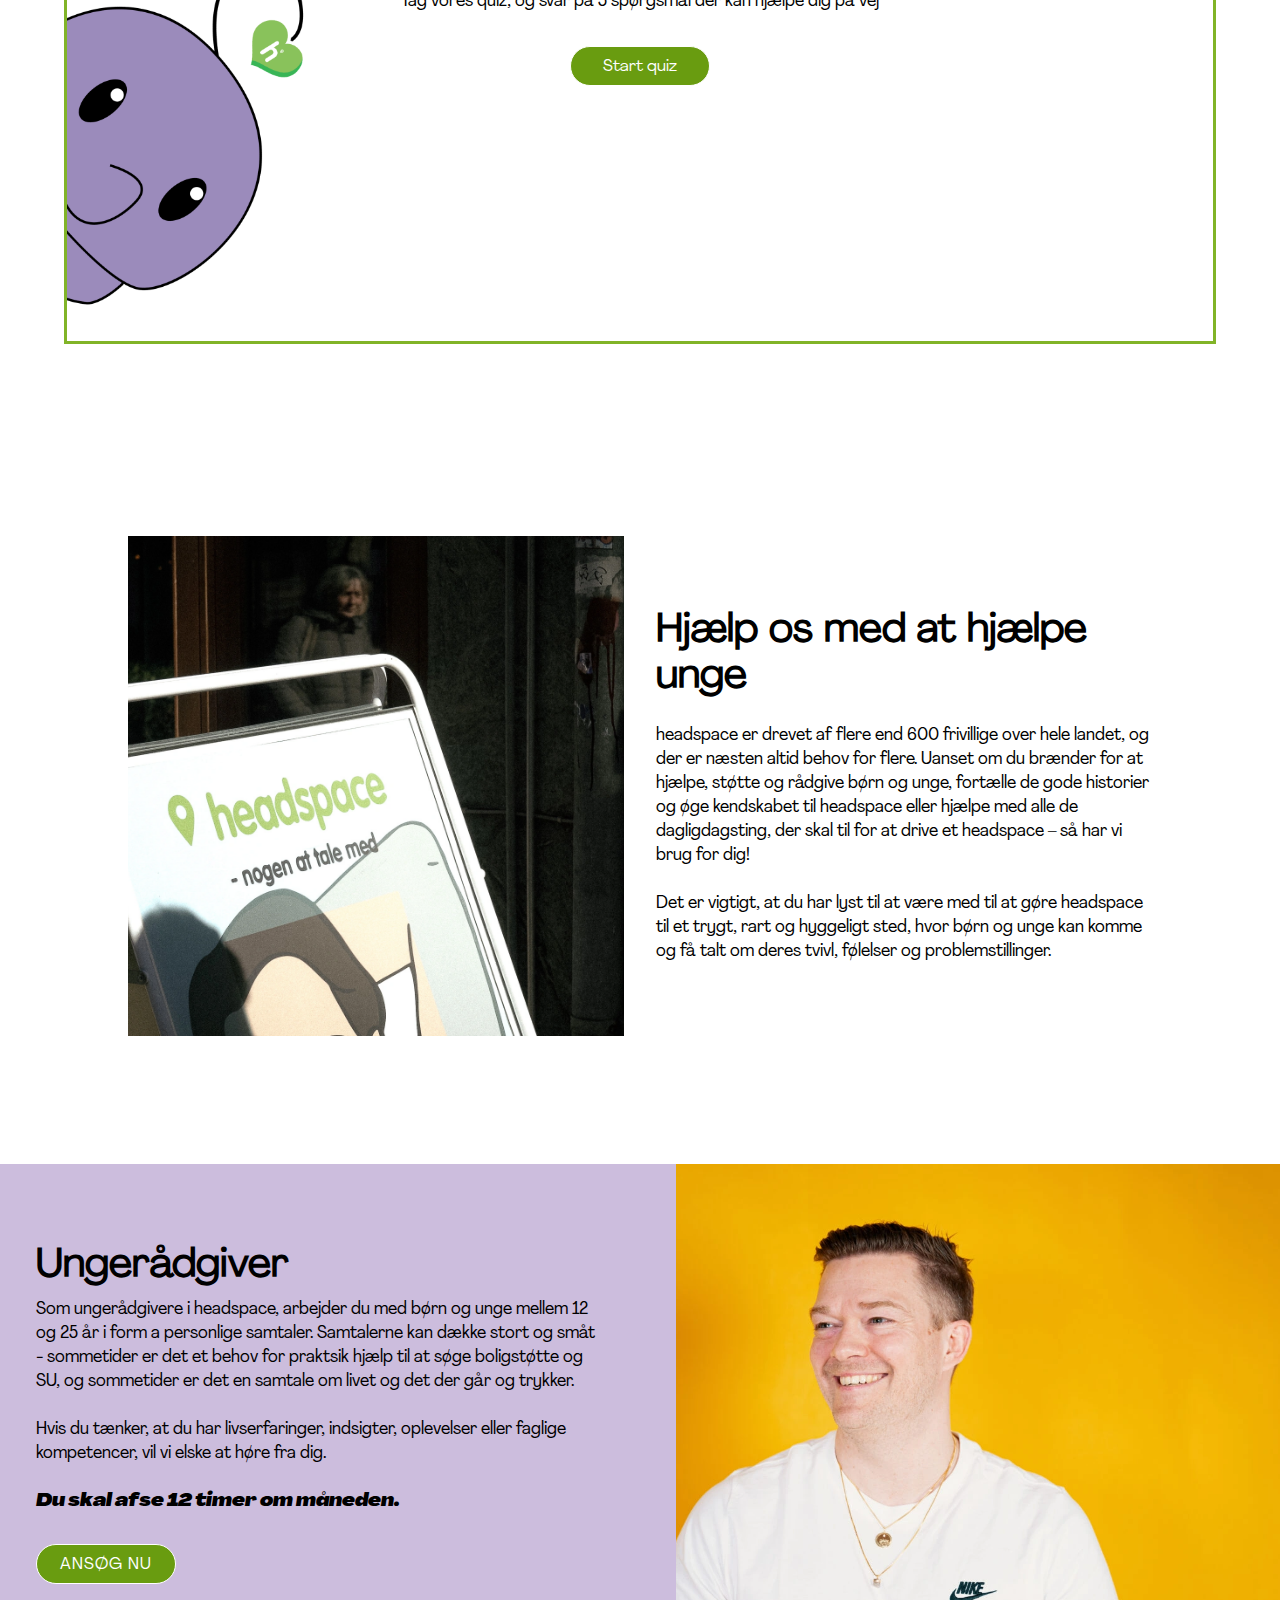
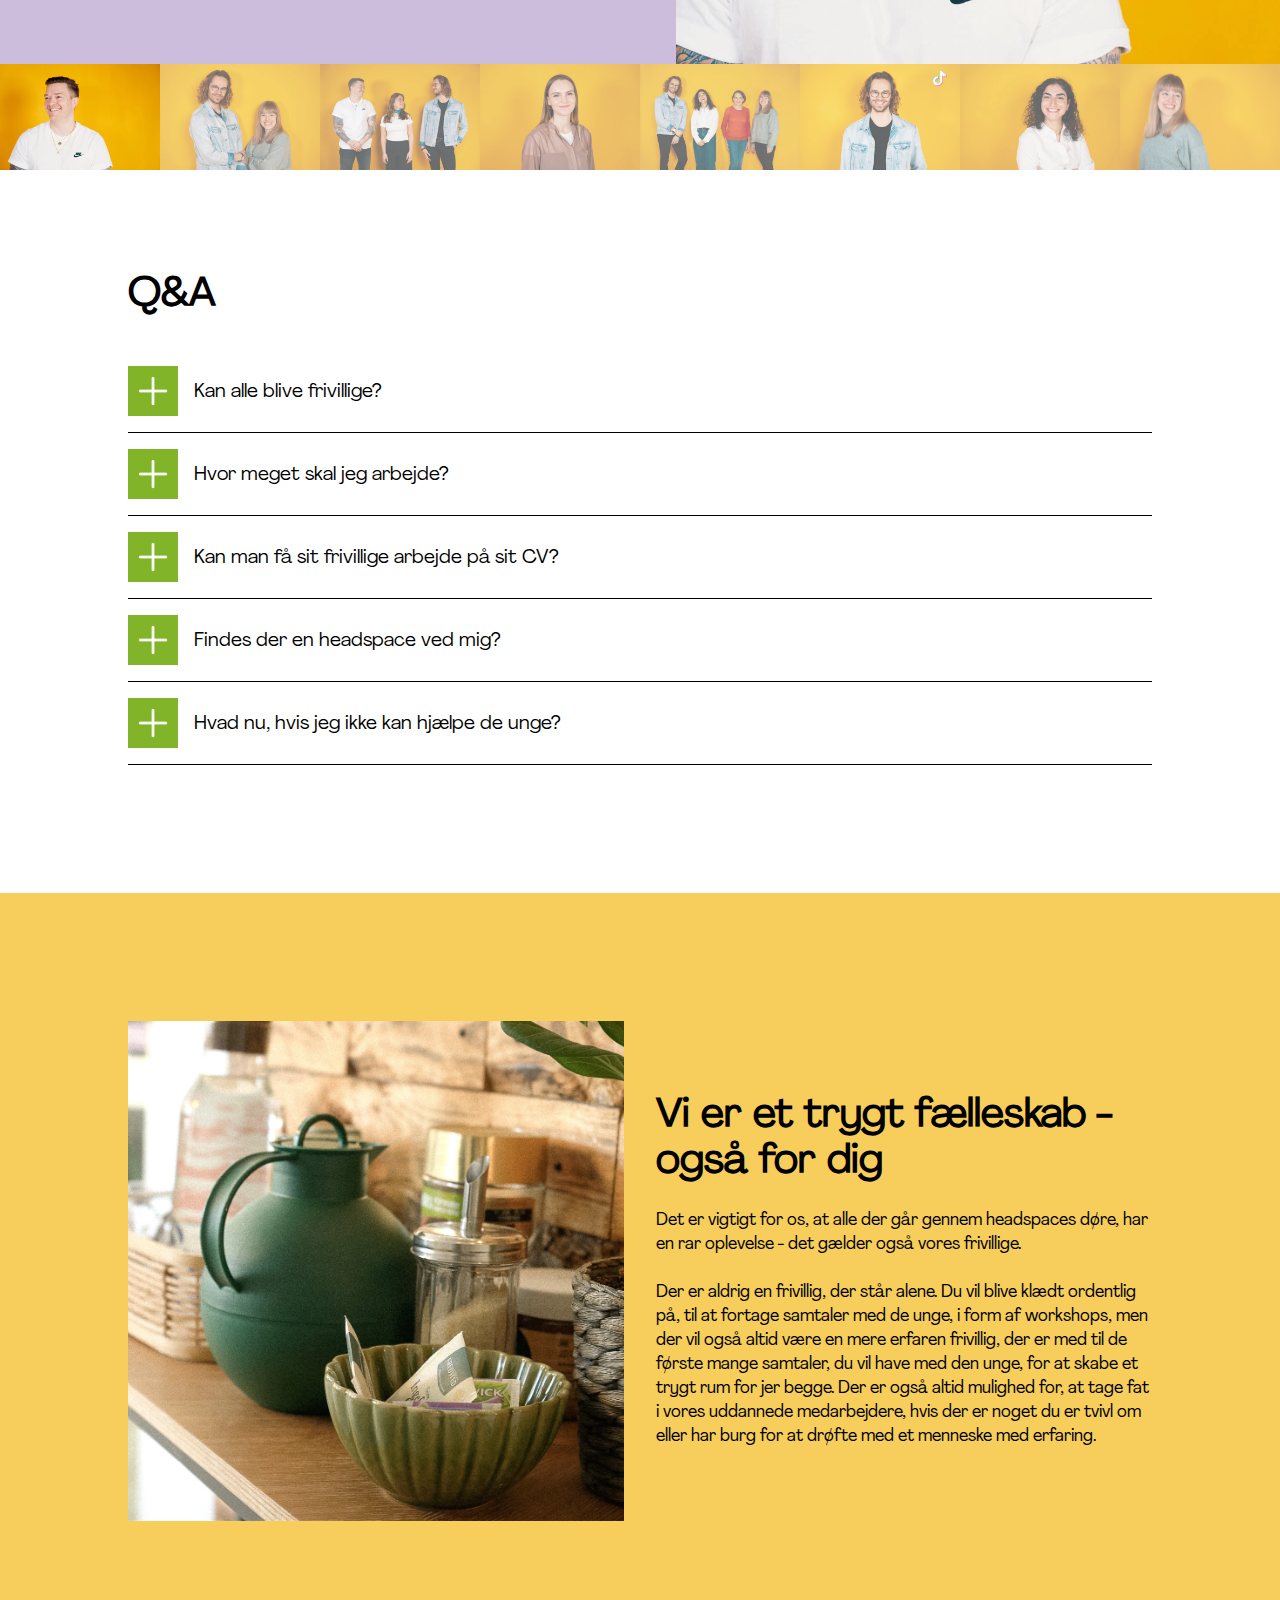
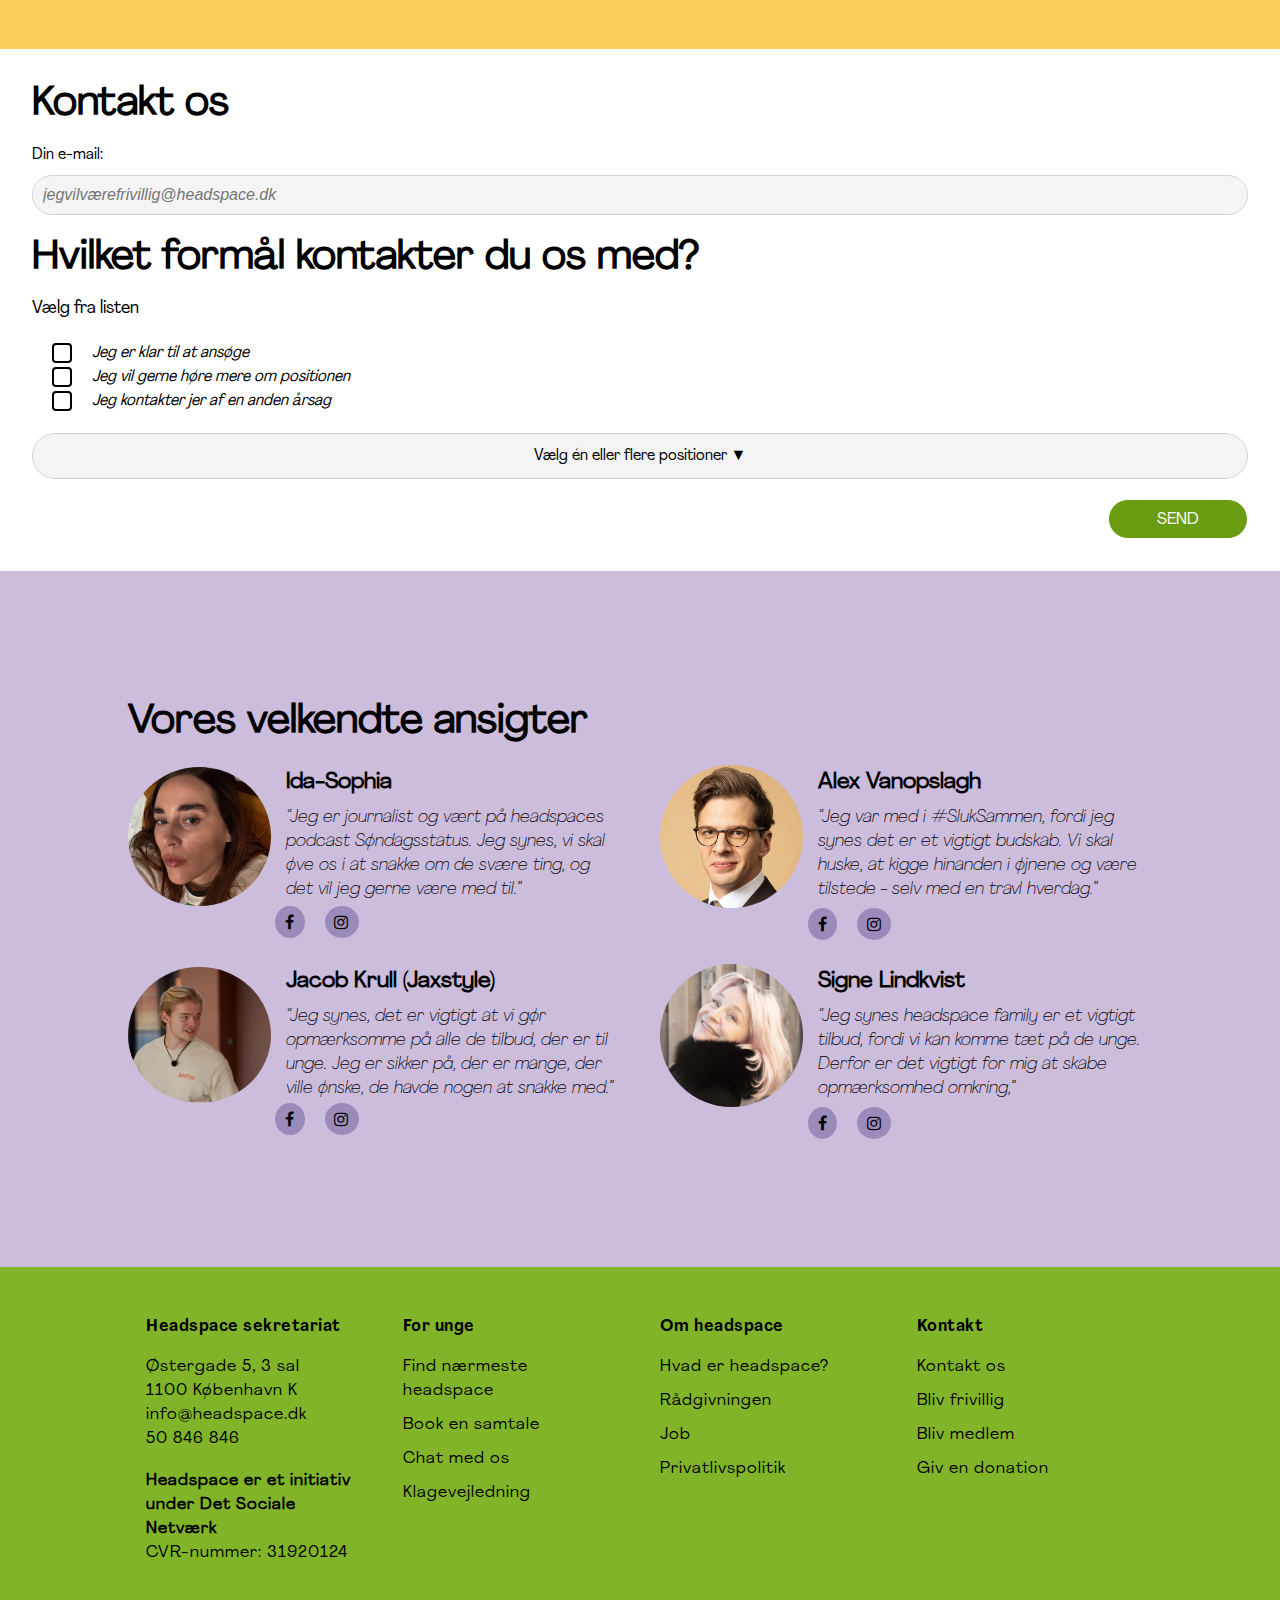
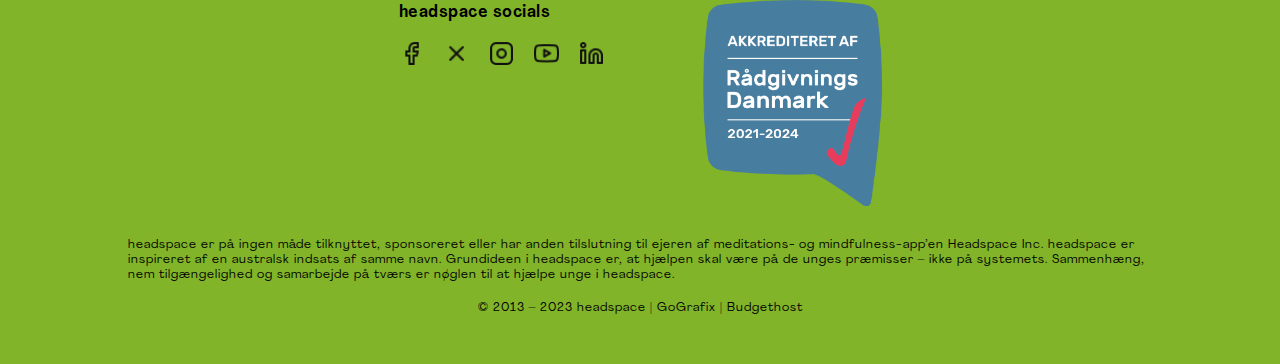
==== commit 5b50e4bb: "+" ====
--- a/index.html
+++ b/index.html
@@ -575,7 +575,6 @@
                             <label class="checkbox-label"><input class="checkbox-radio" type="radio" name="formål" value="anden årsag">
                                 <span class="radio"></span>Jeg kontakter jer af en anden årsag</label>
                         </div>
-                    </form>
                 
             
                 
@@ -631,6 +630,7 @@
                 <div class="kontaktform-submit-btn-wrapper">
                     <button type="submit" class="cta-button">SEND</button>
                 </div>
+            </form>
             </div>
             </div>
         </section>
@@ -739,7 +739,7 @@
             <div class="footer-wrapper">
                 <div class="footer-wrapper__info-container">
                     <div class="footer-wrapper__info-cards">
-                        <h4>Headspace sekretariat</h4>
+                        <p class="h4">Headspace sekretariat</p>
                         <p>Østergade 5, 3 sal</p>
                         <p>1100 København K</p>
                         <p>info@headspace.dk</p>
@@ -750,7 +750,7 @@
                     </div>
 
                     <div class="footer-wrapper__info-cards">
-                        <h4>For unge</h4>
+                        <p class="h4">For unge</p>
                         <ul>
                             <li><a href="">Find nærmeste headspace</a></li>
                             <li><a href="">Book en samtale</a></li>
@@ -760,7 +760,7 @@
                     </div>
                         
                     <div class="footer-wrapper__info-cards">
-                        <h4>Om headspace</h4>
+                        <p class="h4">Om headspace</p>
                         <ul>
                             <li><a href="">Hvad er headspace?</a></li>
                             <li><a href="">Rådgivningen</a></li>
@@ -770,7 +770,7 @@
                     </div>
 
                     <div class="footer-wrapper__info-cards">
-                        <h4>Kontakt</h4>
+                        <p class="h4">Kontakt</p>
                         <ul>
                             <li><a href="">Kontakt os</a></li>
                             <li><a href="">Bliv frivillig</a></li>
@@ -780,7 +780,7 @@
                     </div>
                 </div>
                 <div class="footer-wrapper__list-socials">
-                    <h4>headspace socials</h4>
+                    <p class="h4">headspace socials</p>
                     <ul class="footer-wrapper__list-socials__so-me-icons">
                         <li><a href="https://www.facebook.com/HeadspaceDanmark"><img src="images/facebook.png" alt="social-media-fb"></a></li>
                         <li><a href="https://x.com/headspaceDK"><img src="images/x.png" alt="social-media-twitter-x"></a></li>
--- a/main.css
+++ b/main.css
@@ -66,7 +66,7 @@
     height: 30px;
     border-radius: 40px;
     border: 1px solid #fff;
-    background-color: #81b428;
+    background-color: #699c10;
     font-family: "Agrandir-regular";
     font-size: 12px;
     text-align: center;
@@ -82,7 +82,7 @@
     height: 40px;
     border-radius: 20px;
     border: 1px solid #fff;
-    background-color: #81b428;
+    background-color: #648D1C;
     font-family: "Agrandir-regular";
     text-align: center;
     color: #fff;
@@ -1006,9 +1006,9 @@
     list-style-type: none;
 }
 
-footer h4 {
+footer .h4 {
     font-family: 'Agrandir-TextBold';
-    font-size: 14px;
+    font-size: 17px;
     letter-spacing: 0.5px;
     font-weight: bold;
     margin-bottom: 1rem;
@@ -1017,9 +1017,12 @@
 footer p, a {
     font-family: 'Agrandir-regular';
     text-decoration: none;
-    font-size: 14px;
+    font-size: 16px;
     letter-spacing: 1px;
-    line-height: 20px;
+}
+
+.footer-wrapper__info-cards li {
+    margin-bottom: 10px;
 }
 
 footer a:hover {
@@ -1030,10 +1033,11 @@
     display: flex;
     flex-wrap: wrap;
     justify-content: space-between;
+    gap: 10px;
 }
 
 .footer-wrapper__info-cards {
-    width: 48%;
+    width: 40%;
     margin-bottom: 1rem;
 }
 
@@ -1051,7 +1055,7 @@
     display: flex;
     justify-content: center;
     align-items: center;
-    gap: 15px;
+    gap: 20px;
     margin-bottom: 1rem;
 }
 
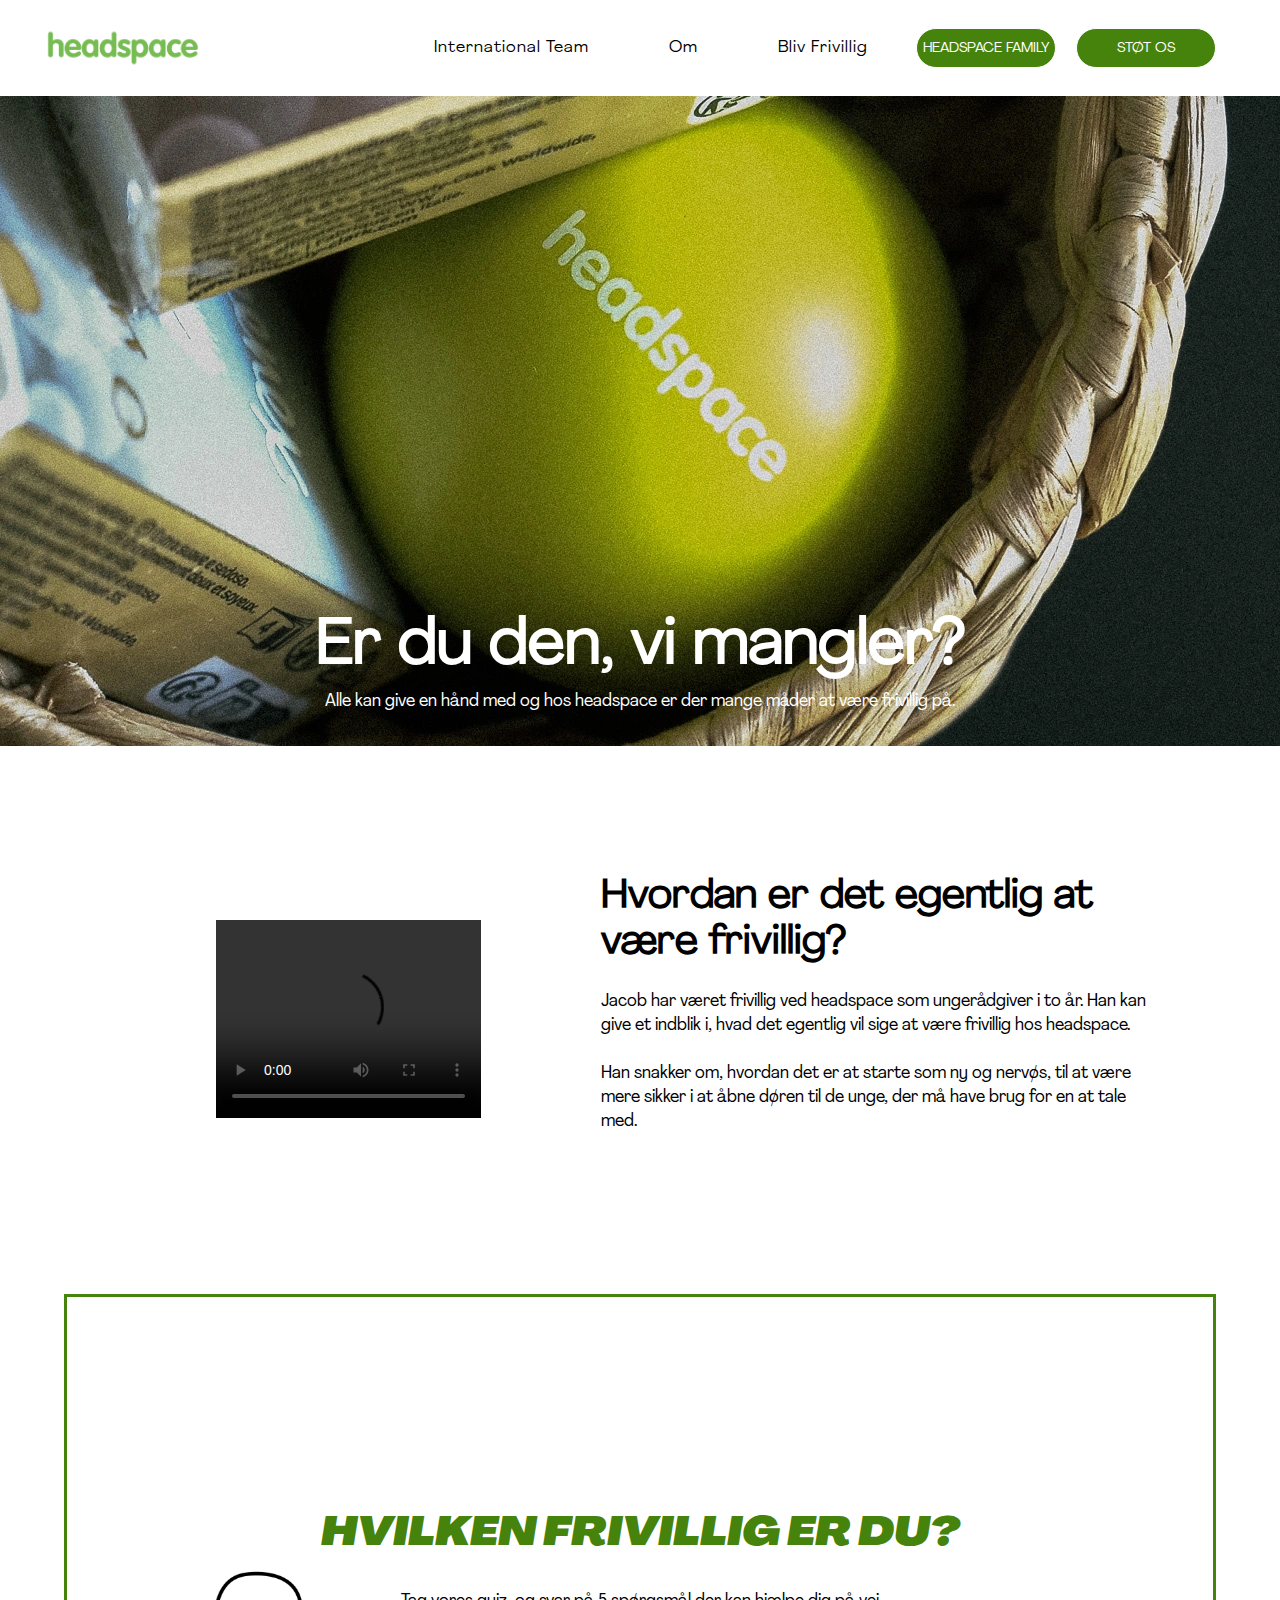
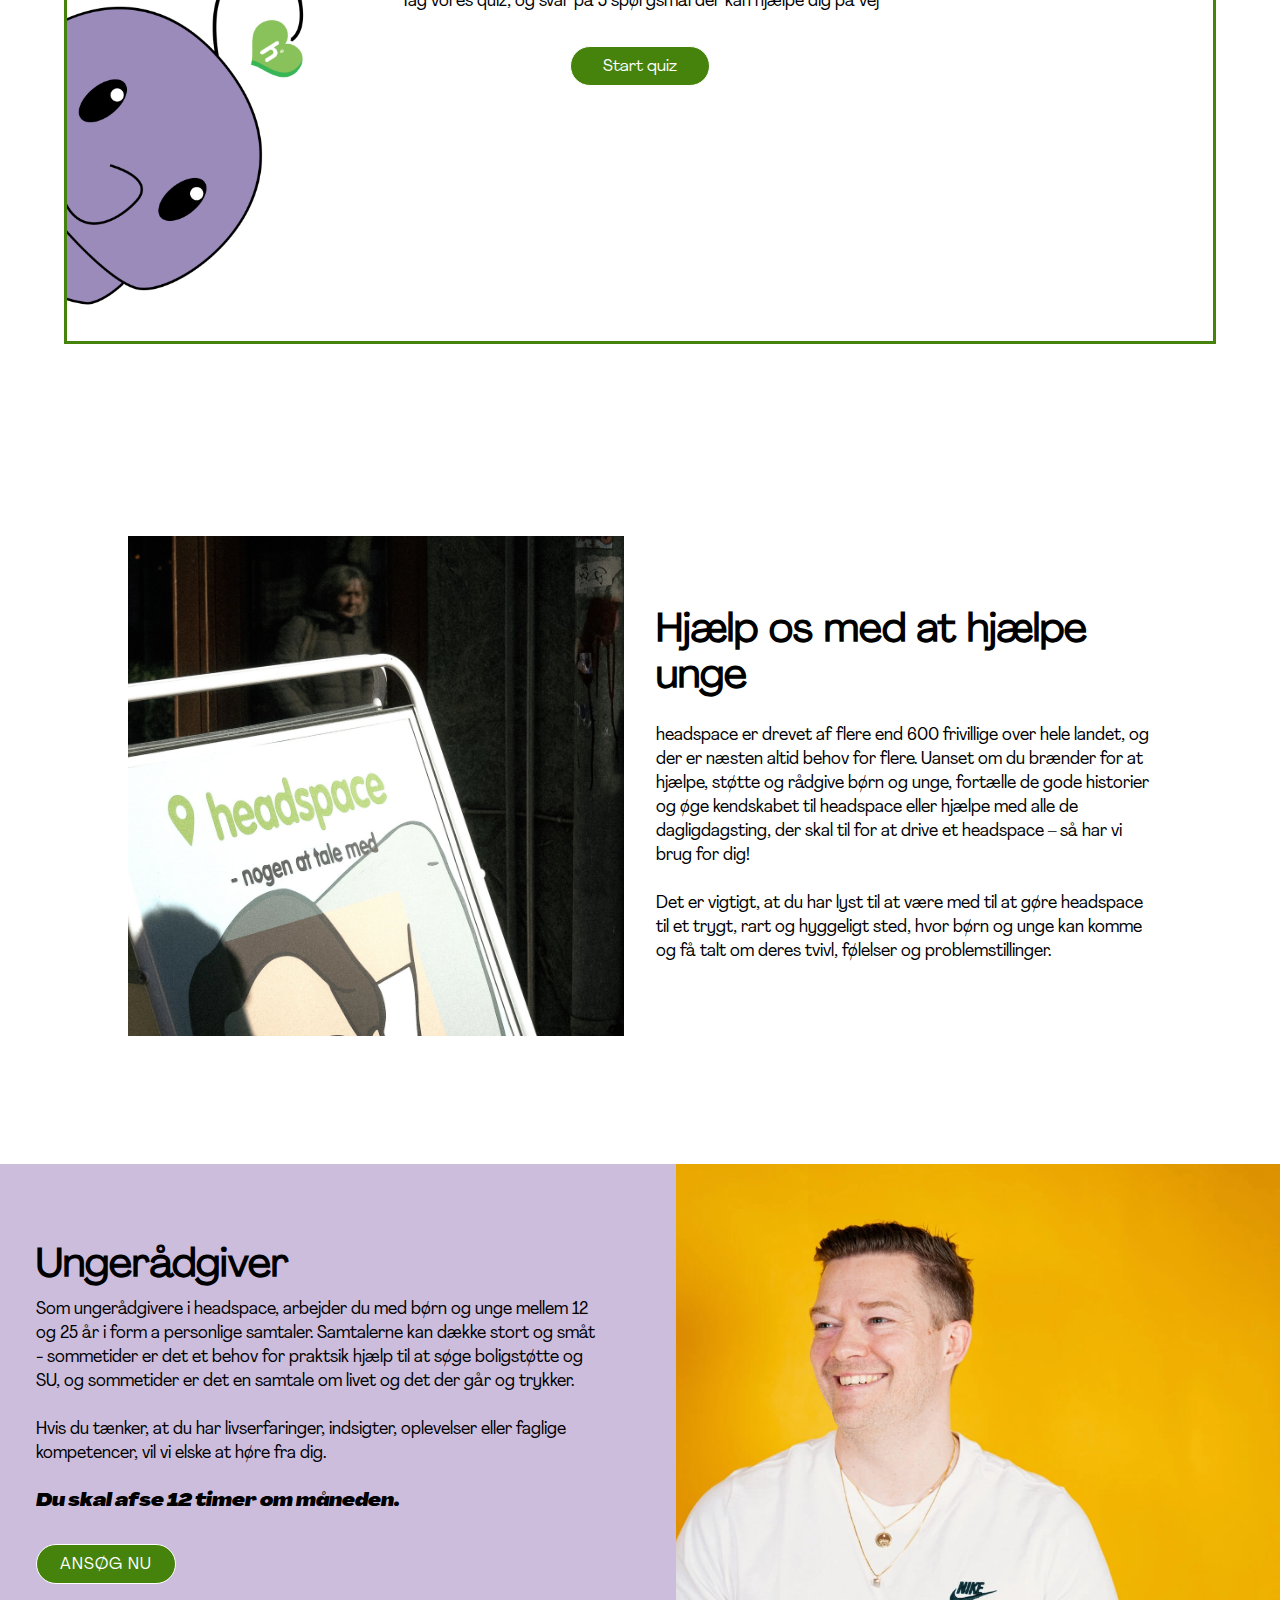
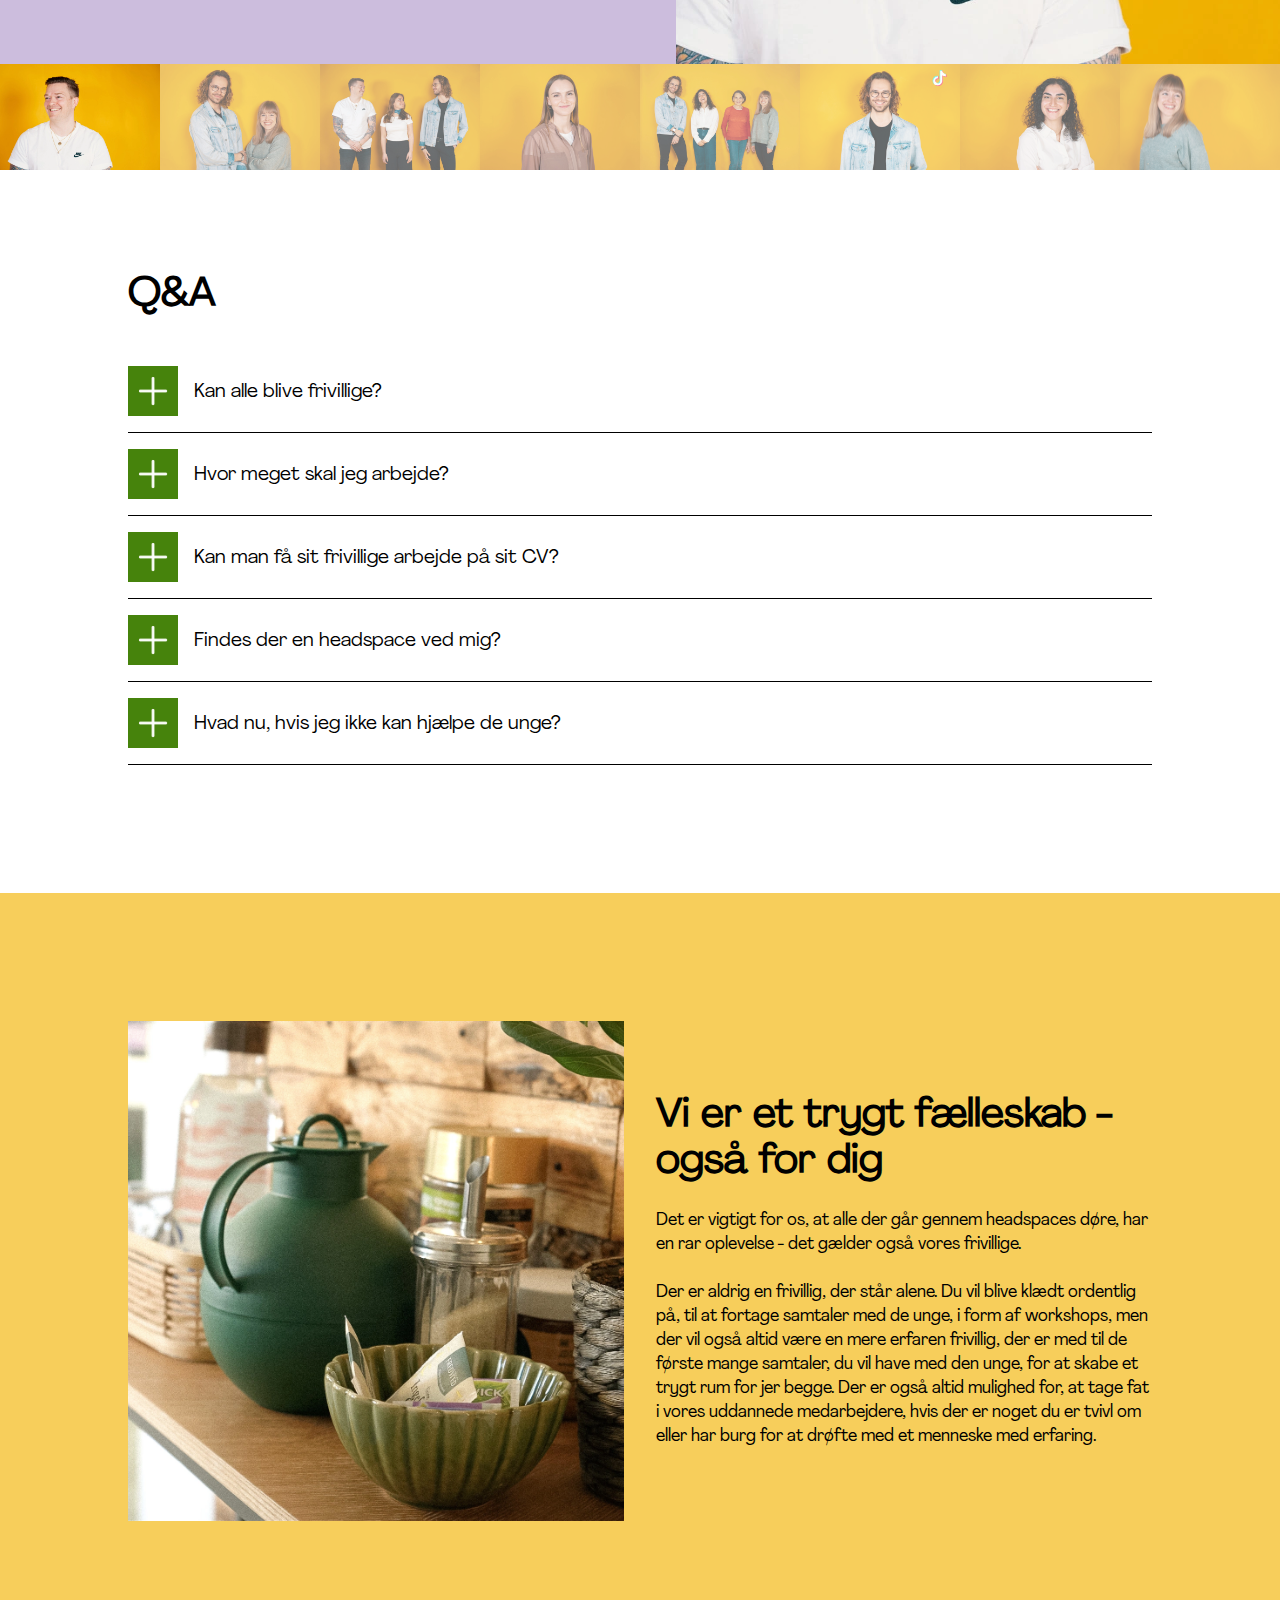
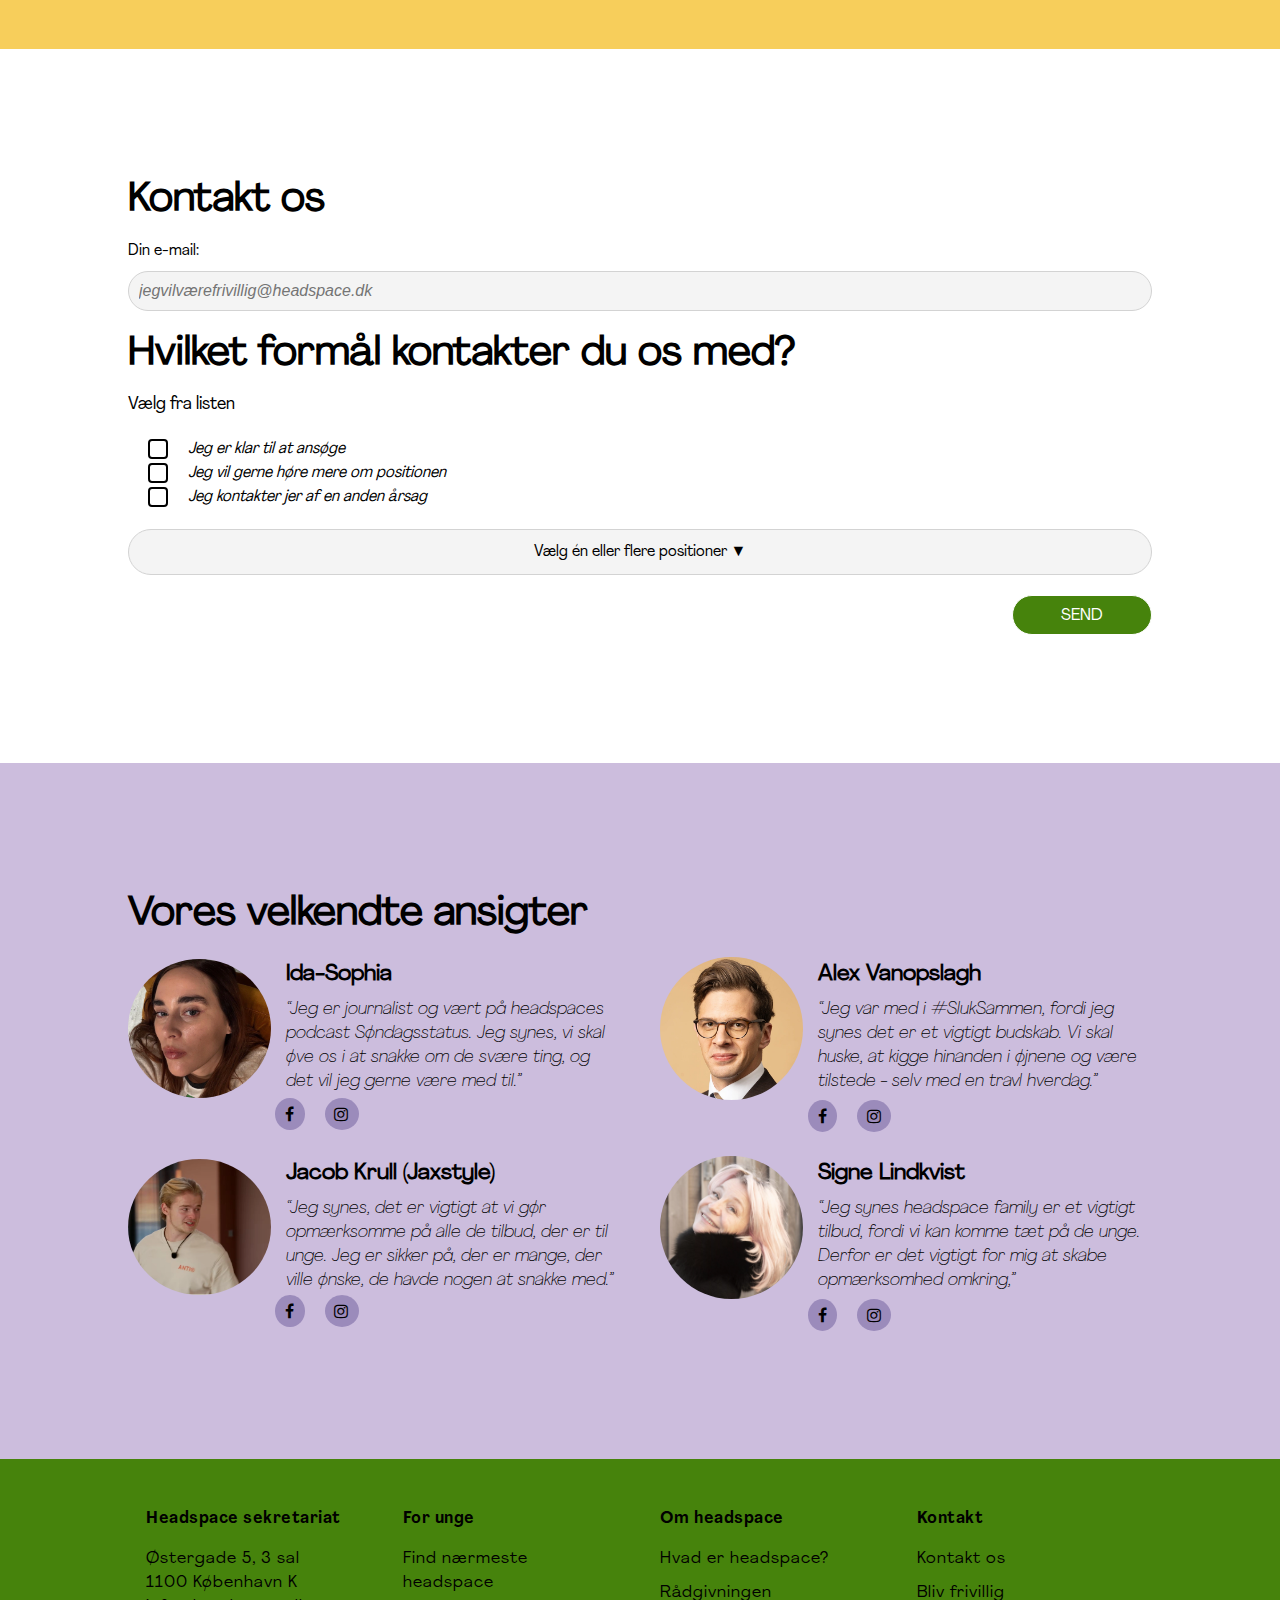
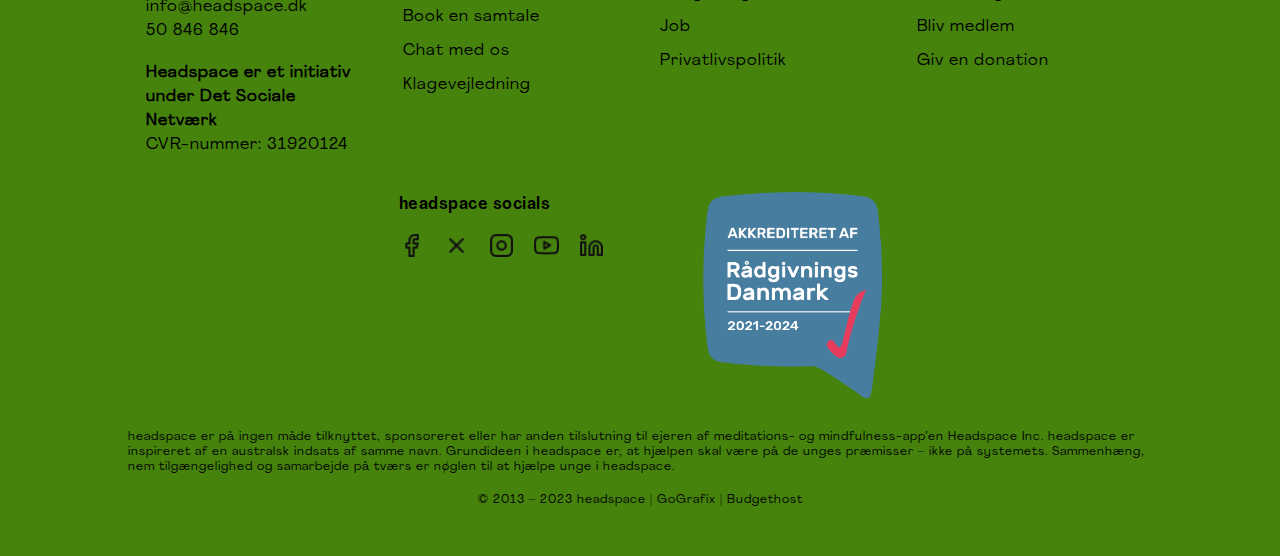
==== commit a63f0940: "Update index.html" ====
--- a/index.html
+++ b/index.html
@@ -163,7 +163,7 @@
                         <form id="form-question" class="quiz-card-options"></form>
         
                         <div class="quiz-card-bottom-wrapper">
-                            <button class="cta-button" id="quiz-back-btn">Knap</button>
+                            <button class="cta-button" id="quiz-back-btn">Forrige</button>
                             <div class="quiz-bottom-dot-wrapper">
                                 <span class="quiz-bottom-dot"></span>
                                 <span class="quiz-bottom-dot"></span>
@@ -171,7 +171,7 @@
                                 <span class="quiz-bottom-dot"></span>
                                 <span class="quiz-bottom-dot"></span>
                             </div>
-                            <button class="cta-button" id="quiz-forward-btn">Knap</button>
+                            <button class="cta-button" id="quiz-forward-btn">Næste</button>
                         </div>
                     </div>
                 </div>
--- a/main.css
+++ b/main.css
@@ -66,7 +66,7 @@
     height: 30px;
     border-radius: 40px;
     border: 1px solid #fff;
-    background-color: #699c10;
+    background-color: #46830c;
     font-family: "Agrandir-regular";
     font-size: 12px;
     text-align: center;
@@ -82,7 +82,7 @@
     height: 40px;
     border-radius: 20px;
     border: 1px solid #fff;
-    background-color: #648D1C;
+    background-color: #46830c;
     font-family: "Agrandir-regular";
     text-align: center;
     color: #fff;
@@ -91,11 +91,11 @@
 }
 
 .cta-button:hover {
-    background-color: #648D1C;
-}
-
-.cta-button--long {
-    background-color: #648D1C;
+    background-color: #2e5709
+}
+
+.cta-button--long:hover {
+    background-color: #2e5709
 }
 
 /* HEADER */
@@ -146,11 +146,7 @@
 }
 
 .header-wrapper__navigation ul li a:hover {
-    color: #81b428;
-}
-
-.header-btn:hover {
-    background-color: #27ae60;
+    color: #46830c;
 }
 
 #headspace-logo {
@@ -288,7 +284,7 @@
     background-image: url(images/headspace_bold.webp);
     background-repeat: no-repeat;
     background-position: center;
-    background-color: #81b428;
+    background-color: #46830c;
 
     display: flex;
     align-items: flex-end;
@@ -356,7 +352,7 @@
     width: 90%;
     height: 650px;
     margin: 5%;
-    border: 3px solid #81b428;
+    border: 3px solid #46830c;
 }
 
 .quiz-wrapper {
@@ -374,14 +370,14 @@
 
 .quiz-title {
     font-family: 'Agrandir-WideBlackItalic';
-    color: #81b428;
+    color: #46830c;
     font-size: 2rem;
     margin-bottom: 2rem;
 }
 
 .quiz-card-title {
     font-family: 'Agrandir-WideBlackItalic';
-    color: #81b428;
+    color:#46830c;
     font-size: 1.8rem;
     margin-bottom: 1rem;
 }
@@ -495,11 +491,15 @@
     height: 35px;
     border-radius: 400px;
     border: none;
-    background-color: #81b428;
+    background-color: #46830c;
     font-family: "Agrandir-regular";
     font-size: 12px;
     border: 1px solid #fff;
     color: #fff;
+}
+
+.quiz-end-form-submit:hover {
+    background-color: #2e5709
 }
 
 .quiz-end-form-email {
@@ -630,7 +630,7 @@
 }
 
 .dot.active {
-    background-color: #81b428;
+    background-color: #46830c;
 }
 
 .slide-box__row {
@@ -691,7 +691,7 @@
 #qna-btn-3,
 #qna-btn-4,
 #qna-btn-5 {
-    background-color: #81b428;
+    background-color: #46830c;
     width: 50px;
     padding: 3px;
     margin-right: 1rem;
@@ -703,7 +703,7 @@
 #qna-btn-3:hover,
 #qna-btn-4:hover,
 #qna-btn-5:hover {
-    background-color: #648D1C;
+    background-color: #2e5709
 }
 
 
@@ -847,7 +847,7 @@
 
 /* Når radio-knappen er valgt (der kan kun vælges én) */
 input[type="radio"]:checked + .radio {
-    background-color: #81b428;
+    background-color: #46830c;
 }
 
 /* Flueben til valgt radio-knap */
@@ -884,7 +884,7 @@
     content: '';
     width: 10px;
     height: 10px;
-    background-color: #81b428;
+    background-color: #46830c;
     border-radius: 50%;
 }
 
@@ -986,7 +986,7 @@
 
 /*FOOTER*/
 footer {
-    background-color: #81b428;
+    background-color: #46830c;
     width: 100%;
     padding: 2rem;
 }
@@ -1120,7 +1120,7 @@
         height: 40px;
         border-radius: 20px;
         border: 1px solid #fff;
-        background-color: #81b428;
+        background-color: #46830c;
         font-family: "Agrandir-regular";
         text-align: center;
         color: #fff;
@@ -1571,6 +1571,15 @@
     }
 
     /*SECTION 7 - KONTAKTFORMULAR */
+    .section-7 {
+        padding: 8rem;
+    }
+
+    .kontakt-content-wrapper {
+        padding: 0;
+    }
+
+
     .checkbox__grid {
         display: grid;
         grid-template-columns: 1fr 1fr;
